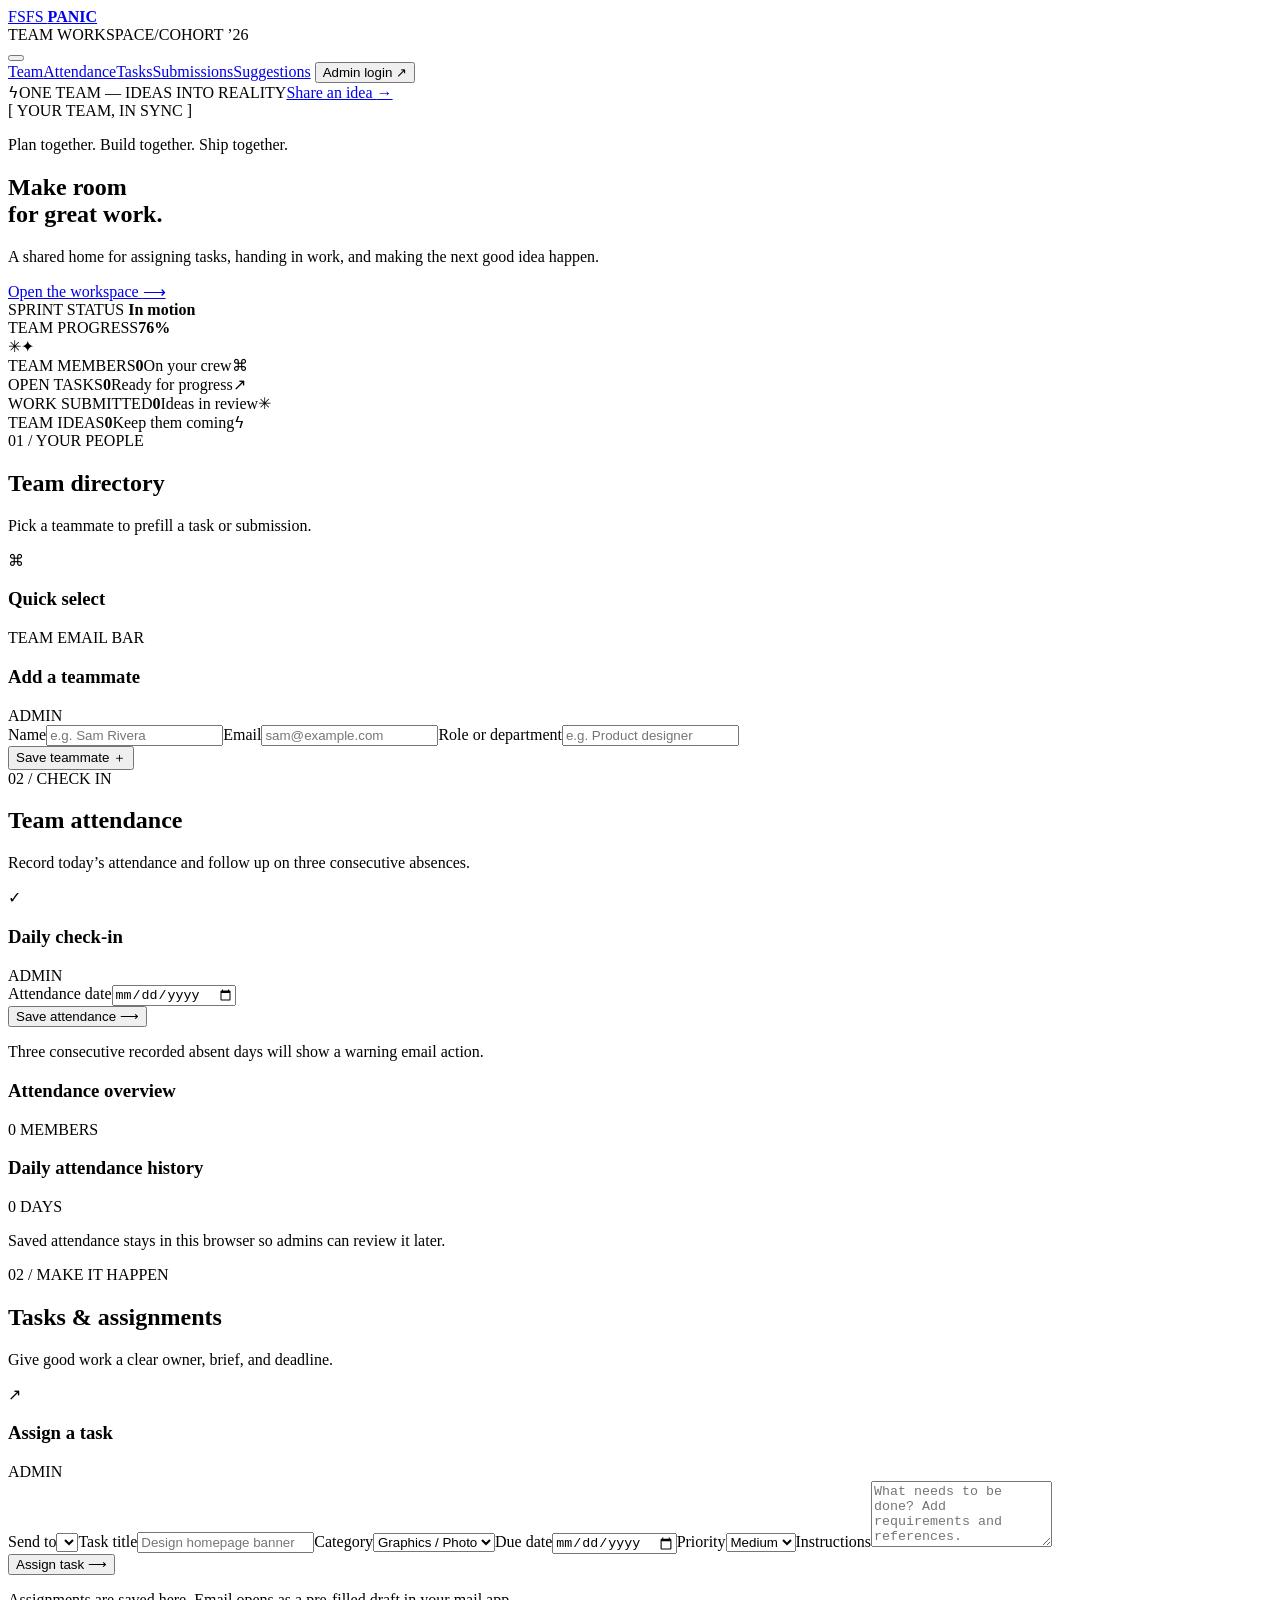
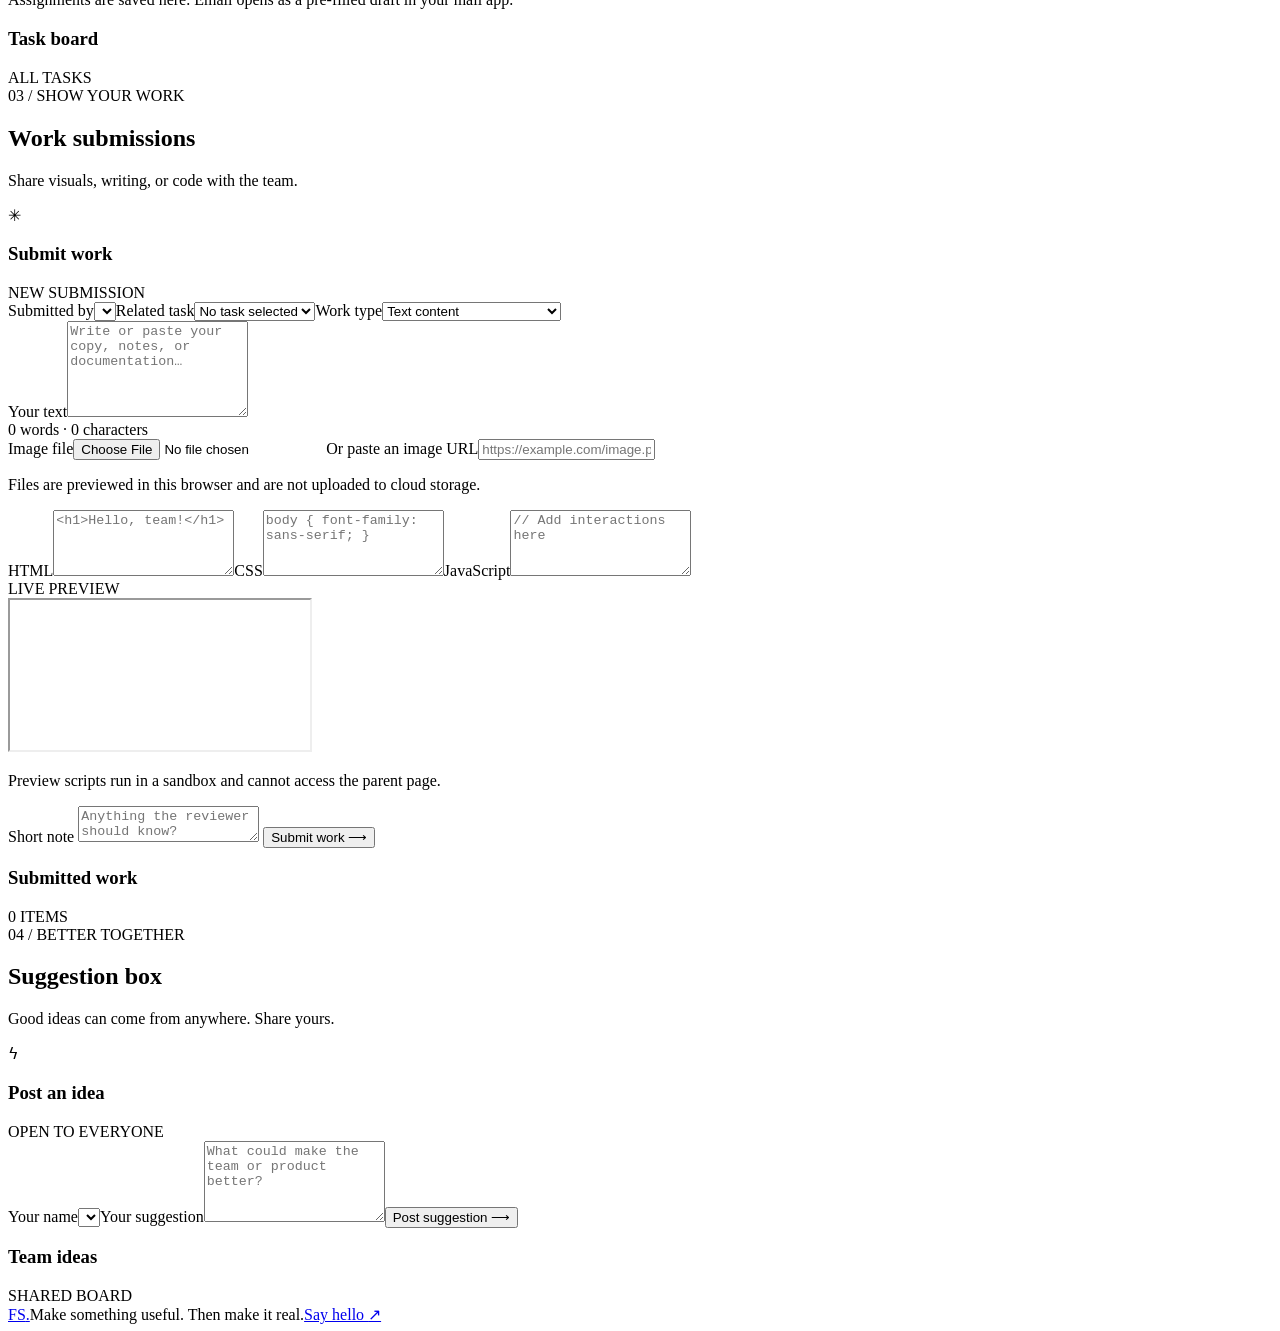
==== index.html @ 5e3c0d43 "Add files via upload" ====
<!DOCTYPE html>
<html lang="en">
<head>
  <meta charset="UTF-8" />
  <meta name="viewport" content="width=device-width, initial-scale=1.0" />
  <meta name="theme-color" content="#090a12" />
  <meta name="description" content="A shared workspace for team tasks, work submissions, and ideas." />
  <title>FS Panic — Team Workspace</title>
  <link rel="preconnect" href="https://fonts.googleapis.com" />
  <link rel="preconnect" href="https://fonts.gstatic.com" crossorigin />
  <link href="https://fonts.googleapis.com/css2?family=DM+Mono:wght@400;500&family=Manrope:wght@400;500;600;700;800&display=swap" rel="stylesheet" />
  <link rel="stylesheet" href="styles.css" />
</head>
<body>
  <div class="site-shell">
    <header class="site-header">
      <a class="wordmark" href="#home" aria-label="FS Panic workspace home"><span class="wordmark-icon">FS</span><span>FS <b>PANIC</b></span></a>
      <div class="header-status"><span class="status-dot"></span><span>TEAM WORKSPACE</span><span class="status-divider">/</span><span>COHORT ’26</span></div>
      <button class="menu-toggle" id="menuToggle" aria-label="Open navigation" aria-expanded="false"><span></span><span></span></button>
      <nav class="site-nav" id="siteNav" aria-label="Main navigation">
        <a href="#team">Team</a><a href="#attendance">Attendance</a><a href="#tasks">Tasks</a><a href="#submissions">Submissions</a><a href="#suggestions">Suggestions</a>
        <button class="admin-login-trigger" id="adminLoginOpen" type="button">Admin login <span>↗</span></button>
        <button class="admin-login-trigger" id="adminLogout" type="button" hidden>Sign out</button>
      </nav>
    </header>

    <main id="home">
      <div class="announcement"><span class="announcement-light"></span><span class="bolt">ϟ</span><span>ONE TEAM — IDEAS INTO REALITY</span><a href="#suggestions">Share an idea <span>→</span></a></div>

      <section class="welcome panel" aria-labelledby="welcomeTitle">
        <div class="welcome-copy"><div class="eyebrow"><span class="bracket">[</span> YOUR TEAM, IN SYNC <span class="bracket">]</span></div><p class="hero-kicker">Plan together. Build together. Ship together.</p>
          <h1 id="welcomeTitle">Make room<br />for <span>great work.</span></h1>
          <p class="welcome-description">A shared home for assigning tasks, handing in work, and making the next good idea happen.</p>
          <a class="button button-primary" href="#tasks">Open the workspace <span class="button-arrow">⟶</span></a>
        </div>
        <div class="welcome-art" aria-hidden="true"><div class="art-orbit orbit-a"></div><div class="art-orbit orbit-b"></div><div class="art-card"><span class="art-card-label">SPRINT STATUS</span><strong><span class="status-dot"></span> In motion</strong><div class="art-progress"><i></i></div><div class="art-card-foot"><span>TEAM PROGRESS</span><b>76%</b></div></div><span class="art-spark spark-one">✳</span><span class="art-spark spark-two">✦</span></div>
      </section>

      <section class="stats-grid" aria-label="Workspace overview">
        <article class="stat-card"><span class="stat-label">TEAM MEMBERS</span><strong id="memberCount">0</strong><span class="stat-note">On your crew</span><span class="stat-mark">⌘</span></article>
        <article class="stat-card"><span class="stat-label">OPEN TASKS</span><strong id="taskCount">0</strong><span class="stat-note">Ready for progress</span><span class="stat-mark">↗</span></article>
        <article class="stat-card"><span class="stat-label">WORK SUBMITTED</span><strong id="submissionCount">0</strong><span class="stat-note">Ideas in review</span><span class="stat-mark">✳</span></article>
        <article class="stat-card"><span class="stat-label">TEAM IDEAS</span><strong id="suggestionCount">0</strong><span class="stat-note">Keep them coming</span><span class="stat-mark">ϟ</span></article>
      </section>

      <section class="workspace-section" id="team">
        <div class="section-heading"><div><span class="section-kicker">01 / YOUR PEOPLE</span><h2>Team directory</h2><p>Pick a teammate to prefill a task or submission.</p></div><span class="section-icon">⌘</span></div>
        <div class="team-layout">
          <div class="team-list-wrap"><div class="subsection-heading"><h3>Quick select</h3><span class="micro-label">TEAM EMAIL BAR</span></div><div id="teamList" class="team-list" aria-live="polite"></div></div>
          <form class="form-card compact-form" id="memberForm">
            <div class="subsection-heading"><h3>Add a teammate</h3><span class="micro-label admin-only">ADMIN</span></div>
            <div class="form-grid"><label>Name<input id="memberName" name="name" placeholder="e.g. Sam Rivera" required maxlength="60" /></label><label>Email<input id="memberEmail" name="email" type="email" placeholder="sam@example.com" required maxlength="120" /></label><label class="full-width">Role or department<input id="memberRole" name="role" placeholder="e.g. Product designer" maxlength="80" /></label></div>
            <button class="button button-small button-secondary" type="submit">Save teammate <span>＋</span></button>
          </form>
        </div>
      </section>

      <section class="workspace-section" id="attendance">
        <div class="section-heading"><div><span class="section-kicker">02 / CHECK IN</span><h2>Team attendance</h2><p>Record today’s attendance and follow up on three consecutive absences.</p></div><span class="section-icon">✓</span></div>
        <div class="two-column attendance-layout">
          <form class="form-card" id="attendanceForm">
            <div class="subsection-heading"><h3>Daily check-in</h3><span class="micro-label admin-only">ADMIN</span></div>
            <label>Attendance date<input id="attendanceDate" type="date" required /></label>
            <div id="attendanceList" class="attendance-list" aria-live="polite"></div>
            <button class="button button-primary button-small admin-only" type="submit">Save attendance <span class="button-arrow">⟶</span></button>
            <p class="form-hint">Three consecutive recorded absent days will show a warning email action.</p>
          </form>
          <div class="form-card"><div class="subsection-heading"><h3>Attendance overview</h3><span class="micro-label" id="attendanceSummary">0 MEMBERS</span></div><div id="attendanceWarnings" class="attendance-warnings" aria-live="polite"></div></div>
        </div>
        <div class="form-card attendance-history admin-only">
          <div class="subsection-heading"><h3>Daily attendance history</h3><span class="micro-label" id="attendanceHistoryCount">0 DAYS</span></div>
          <div id="attendanceHistory" class="attendance-history-list" aria-live="polite"></div>
          <p class="form-hint">Saved attendance stays in this browser so admins can review it later.</p>
        </div>
      </section>

      <section class="workspace-section" id="tasks">
        <div class="section-heading"><div><span class="section-kicker">02 / MAKE IT HAPPEN</span><h2>Tasks &amp; assignments</h2><p>Give good work a clear owner, brief, and deadline.</p></div><span class="section-icon">↗</span></div>
        <div class="two-column">
          <form class="form-card" id="taskForm">
            <div class="subsection-heading"><h3>Assign a task</h3><span class="micro-label admin-only">ADMIN</span></div>
            <div class="form-grid"><label class="full-width">Send to<select id="taskAssignee" required></select></label><label>Task title<input id="taskTitle" required maxlength="100" placeholder="Design homepage banner" /></label><label>Category<select id="taskCategory"><option>Graphics / Photo</option><option>Text Content</option><option>Coding</option></select></label><label>Due date<input id="taskDue" type="date" /></label><label>Priority<select id="taskPriority"><option>Medium</option><option>Low</option><option>High</option></select></label><label class="full-width">Instructions<textarea id="taskDescription" rows="4" maxlength="1500" placeholder="What needs to be done? Add requirements and references."></textarea></label></div>
            <button class="button button-primary button-small" type="submit">Assign task <span class="button-arrow">⟶</span></button><p class="form-hint">Assignments are saved here. Email opens as a pre-filled draft in your mail app.</p>
          </form>
          <div class="form-card task-board"><div class="subsection-heading"><h3>Task board</h3><span class="micro-label" id="taskBoardLabel">ALL TASKS</span></div><div id="taskList" class="task-list" aria-live="polite"></div></div>
        </div>
      </section>

      <section class="workspace-section" id="submissions">
        <div class="section-heading"><div><span class="section-kicker">03 / SHOW YOUR WORK</span><h2>Work submissions</h2><p>Share visuals, writing, or code with the team.</p></div><span class="section-icon">✳</span></div>
        <div class="two-column submission-layout">
          <form class="form-card" id="submissionForm">
            <div class="subsection-heading"><h3>Submit work</h3><span class="micro-label">NEW SUBMISSION</span></div>
            <div class="form-grid"><label class="full-width">Submitted by<select id="submissionAuthor" required></select></label><label class="full-width">Related task<select id="submissionTask"><option value="">No task selected</option></select></label><label class="full-width">Work type<select id="submissionType"><option value="text">Text content</option><option value="image">Graphics / photo</option><option value="code">Coding (HTML / CSS / JS)</option></select></label></div>
            <div id="textFields" class="submission-fields"><label>Your text<textarea id="submissionText" rows="6" maxlength="10000" placeholder="Write or paste your copy, notes, or documentation…"></textarea></label><div class="field-foot"><span id="textCount">0 words · 0 characters</span></div></div>
            <div id="imageFields" class="submission-fields hidden"><label>Image file<input id="submissionImage" type="file" accept="image/png,image/jpeg,image/webp,image/svg+xml" /></label><label>Or paste an image URL<input id="submissionImageUrl" type="url" placeholder="https://example.com/image.png" /></label><p class="form-hint">Files are previewed in this browser and are not uploaded to cloud storage.</p></div>
            <div id="codeFields" class="submission-fields hidden"><label>HTML<textarea id="codeHtml" class="code-input" rows="4" placeholder="<h1>Hello, team!</h1>"></textarea></label><label>CSS<textarea id="codeCss" class="code-input" rows="4" placeholder="body { font-family: sans-serif; }"></textarea></label><label>JavaScript<textarea id="codeJs" class="code-input" rows="4" placeholder="// Add interactions here"></textarea></label><div class="preview-heading"><span>LIVE PREVIEW</span><span class="preview-dot"></span></div><iframe id="codePreview" title="Live preview of submitted code" sandbox="allow-scripts" srcdoc=""></iframe><p class="form-hint">Preview scripts run in a sandbox and cannot access the parent page.</p></div>
            <label class="submission-note">Short note <textarea id="submissionNote" rows="2" maxlength="300" placeholder="Anything the reviewer should know?"></textarea></label>
            <button class="button button-primary button-small" type="submit">Submit work <span class="button-arrow">⟶</span></button>
          </form>
          <div class="form-card submissions-board"><div class="subsection-heading"><h3>Submitted work</h3><span class="micro-label" id="feedCount">0 ITEMS</span></div><div id="submissionFeed" class="submission-feed" aria-live="polite"></div></div>
        </div>
      </section>

      <section class="workspace-section" id="suggestions">
        <div class="section-heading"><div><span class="section-kicker">04 / BETTER TOGETHER</span><h2>Suggestion box</h2><p>Good ideas can come from anywhere. Share yours.</p></div><span class="section-icon">ϟ</span></div>
        <div class="two-column suggestion-layout">
          <form class="form-card" id="suggestionForm"><div class="subsection-heading"><h3>Post an idea</h3><span class="micro-label">OPEN TO EVERYONE</span></div><label>Your name<select id="suggestionAuthor" required></select></label><label class="spaced-label">Your suggestion<textarea id="suggestionText" rows="5" maxlength="1200" required placeholder="What could make the team or product better?"></textarea></label><button class="button button-primary button-small" type="submit">Post suggestion <span class="button-arrow">⟶</span></button></form>
          <div class="form-card suggestions-board"><div class="subsection-heading"><h3>Team ideas</h3><span class="micro-label">SHARED BOARD</span></div><div id="suggestionList" class="suggestion-list" aria-live="polite"></div></div>
        </div>
      </section>
    </main>
    <footer class="site-footer"><a class="footer-mark" href="#home">FS<span>.</span></a><span>Make something useful. Then make it real.</span><a href="mailto:hello@fspanic.dev">Say hello <span>↗</span></a></footer>
  </div>
  <dialog class="login-dialog" id="adminLoginDialog" aria-labelledby="loginTitle">
    <form class="form-card login-card" id="adminLoginForm">
      <div class="subsection-heading"><div><span class="section-kicker">ADMIN ACCESS</span><h2 id="loginTitle">Welcome back</h2></div><button class="dialog-close" id="adminLoginClose" type="button" aria-label="Close login">×</button></div>
      <p class="login-copy">Sign in to manage teammates, assign tasks, and moderate suggestions.</p>
      <label>Email<input id="adminEmail" type="email" autocomplete="username" value="axel348347@gmail.com" required /></label>
      <label>Password<input id="adminPassword" type="password" autocomplete="current-password" required /></label>
      <button class="button button-primary button-small" type="submit">Sign in <span class="button-arrow">⟶</span></button>
      <p class="form-hint">Demo login only. For real security, use server-side authentication.</p>
    </form>
  </dialog>
  <div class="toast" id="toast" role="status" aria-live="polite"></div>
  <script src="script.js"></script>
</body>
</html>
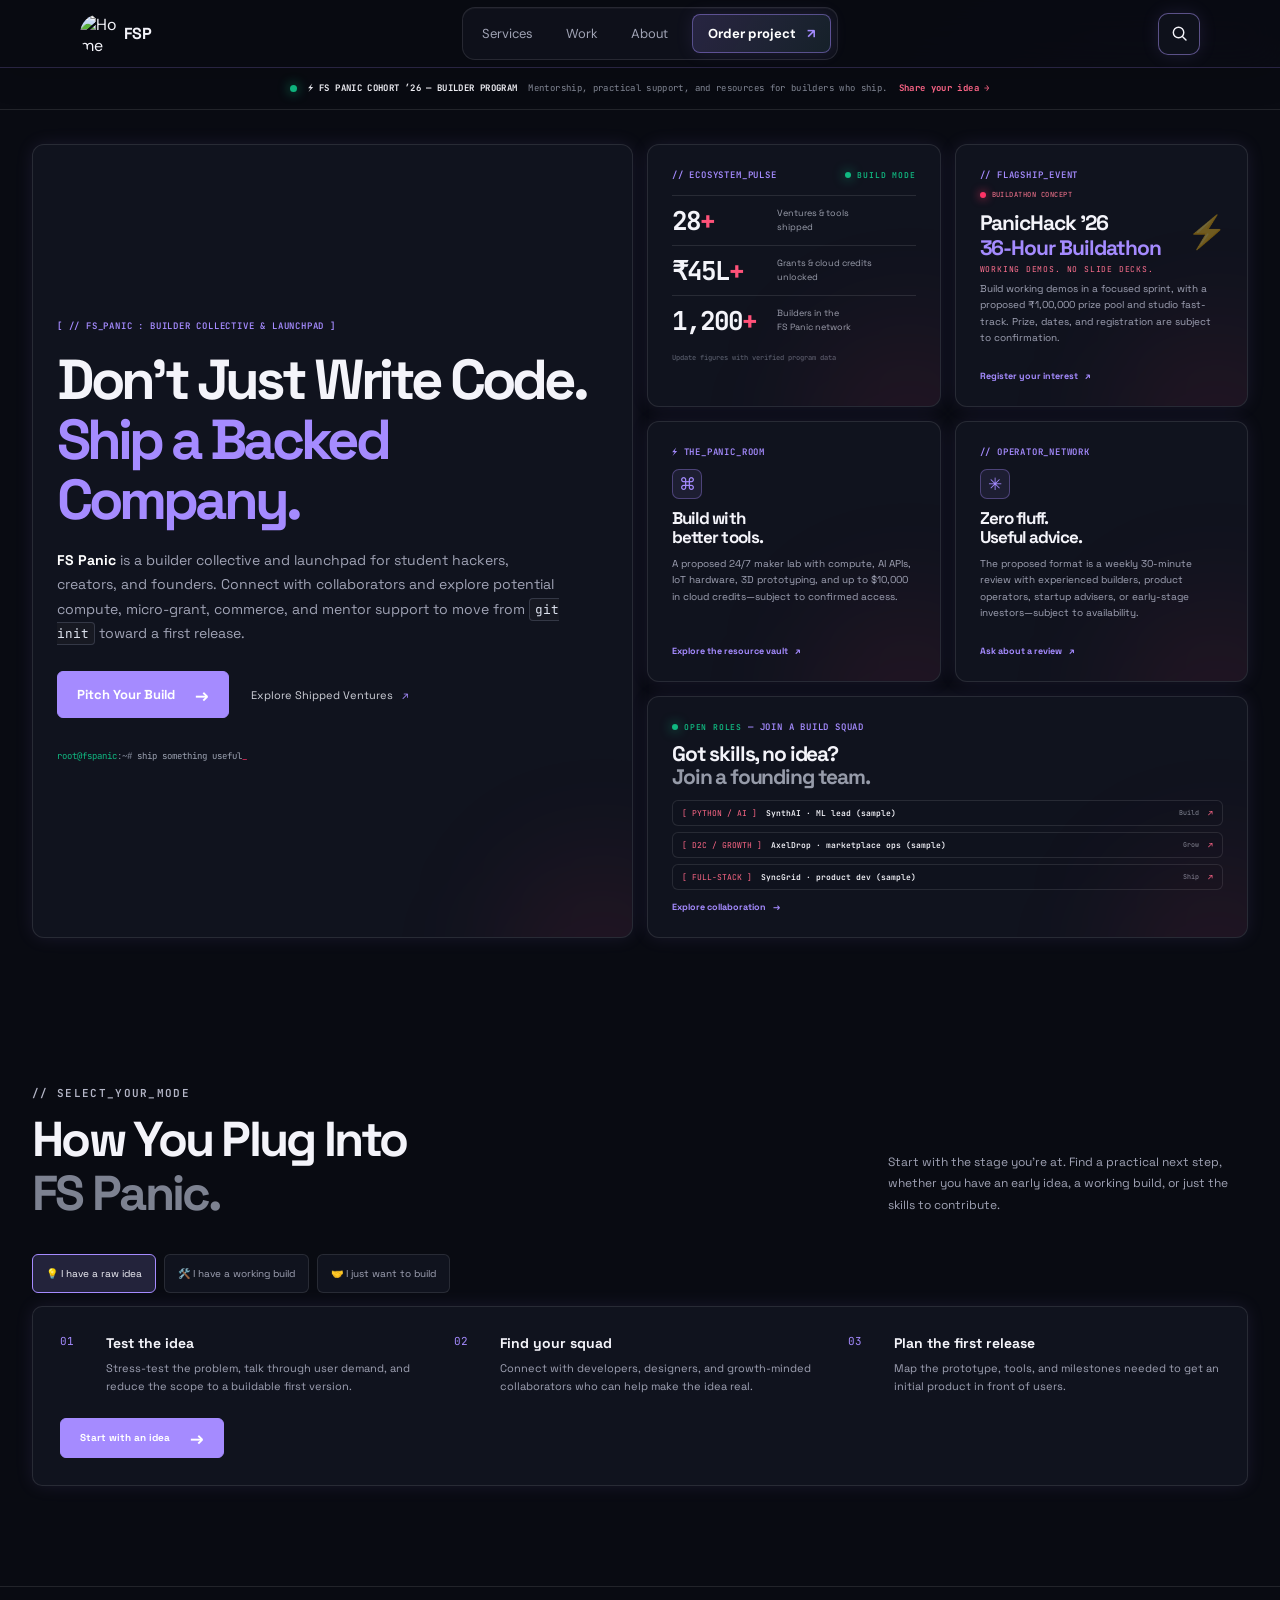
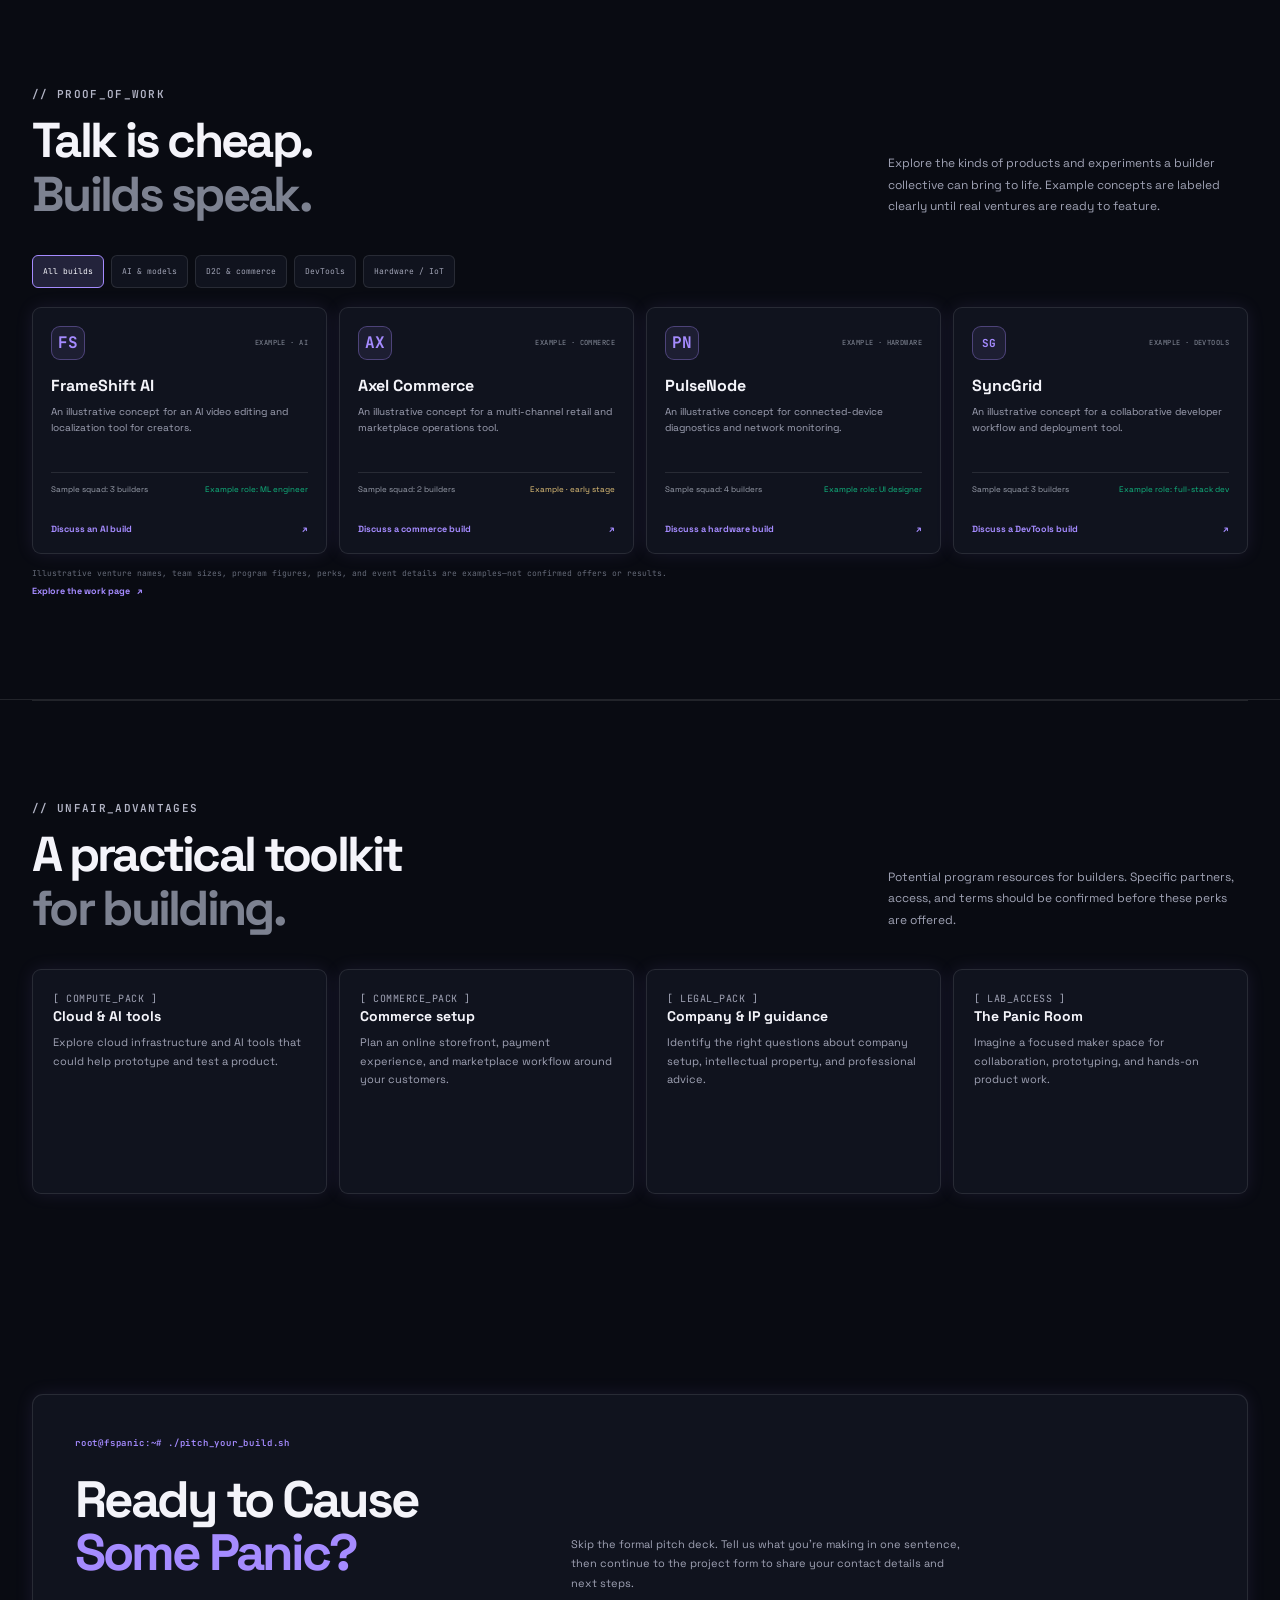
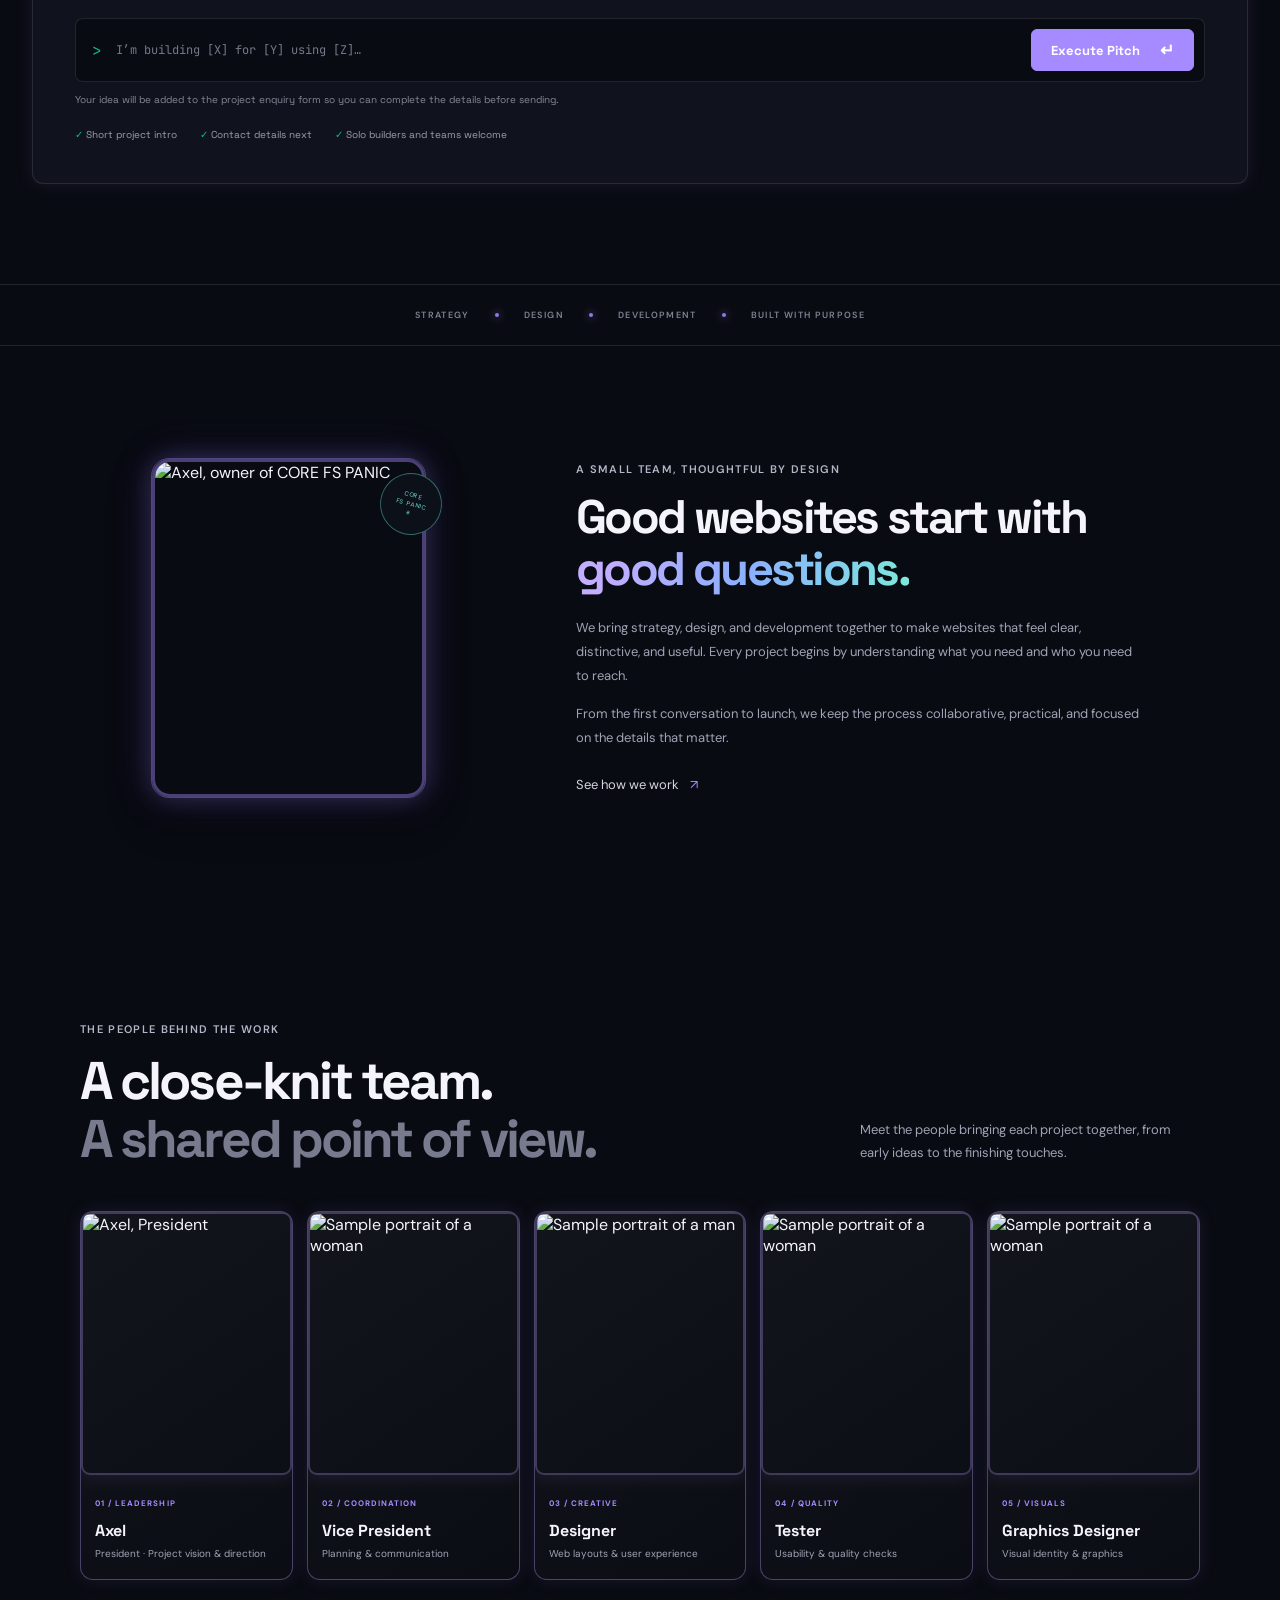
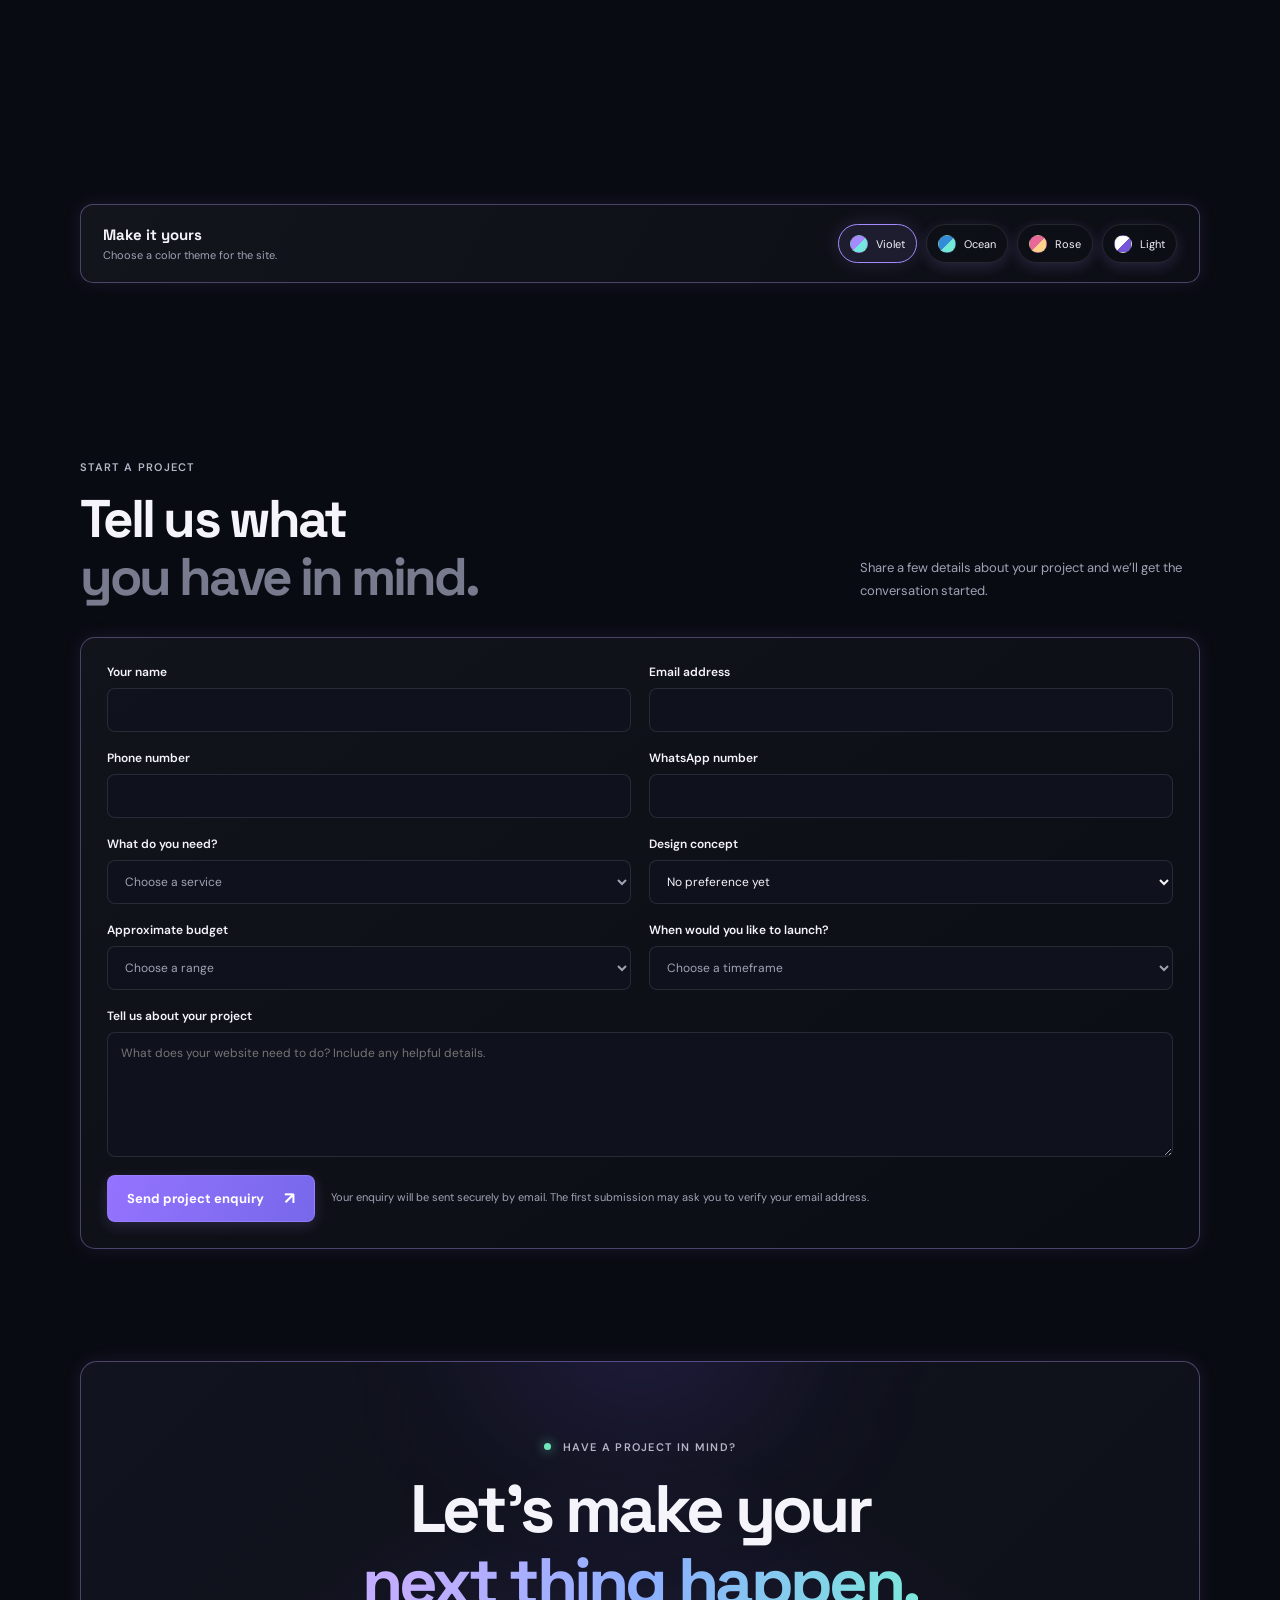
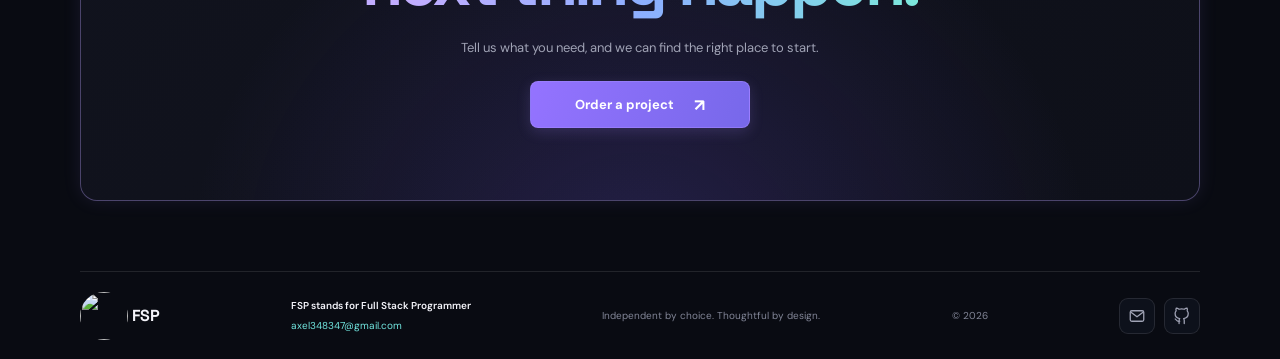
==== commit d10b5d86: "Add files via upload" ====
--- a/index.html
+++ b/index.html
@@ -1,128 +1,129 @@
 <!DOCTYPE html>
 <html lang="en">
-<head>
-  <meta charset="UTF-8" />
-  <meta name="viewport" content="width=device-width, initial-scale=1.0" />
-  <meta name="theme-color" content="#090a12" />
-  <meta name="description" content="A shared workspace for team tasks, work submissions, and ideas." />
-  <title>FS Panic — Team Workspace</title>
-  <link rel="preconnect" href="https://fonts.googleapis.com" />
-  <link rel="preconnect" href="https://fonts.gstatic.com" crossorigin />
-  <link href="https://fonts.googleapis.com/css2?family=DM+Mono:wght@400;500&family=Manrope:wght@400;500;600;700;800&display=swap" rel="stylesheet" />
-  <link rel="stylesheet" href="styles.css" />
-</head>
-<body>
-  <div class="site-shell">
+  <head>
+    <meta charset="UTF-8" />
+    <meta name="viewport" content="width=device-width, initial-scale=1.0, viewport-fit=cover" />
+    <meta name="theme-color" content="#090b12" />
+    <meta name="description" content="CORE FS PANIC brings strategy, design, and development together to build thoughtful websites." />
+    <title>CFS PANIC — Thoughtful websites, built with purpose</title>
+    <link rel="preconnect" href="https://fonts.googleapis.com" />
+    <link rel="preconnect" href="https://fonts.gstatic.com" crossorigin />
+    <link href="https://fonts.googleapis.com/css2?family=DM+Sans:wght@400;500;600;700&family=JetBrains+Mono:wght@400;500;600;700&family=Space+Grotesk:wght@400;500;600;700&display=swap" rel="stylesheet" />
+    <link rel="stylesheet" href="styles.css" />
+  </head>
+  <body class="home-page">
+    <div class="ambient ambient-one" aria-hidden="true"></div>
     <header class="site-header">
-      <a class="wordmark" href="#home" aria-label="FS Panic workspace home"><span class="wordmark-icon">FS</span><span>FS <b>PANIC</b></span></a>
-      <div class="header-status"><span class="status-dot"></span><span>TEAM WORKSPACE</span><span class="status-divider">/</span><span>COHORT ’26</span></div>
-      <button class="menu-toggle" id="menuToggle" aria-label="Open navigation" aria-expanded="false"><span></span><span></span></button>
-      <nav class="site-nav" id="siteNav" aria-label="Main navigation">
-        <a href="#team">Team</a><a href="#attendance">Attendance</a><a href="#tasks">Tasks</a><a href="#submissions">Submissions</a><a href="#suggestions">Suggestions</a>
-        <button class="admin-login-trigger" id="adminLoginOpen" type="button">Admin login <span>↗</span></button>
-        <button class="admin-login-trigger" id="adminLogout" type="button" hidden>Sign out</button>
+      <a class="header-logo" href="#home" aria-label="Home"><img src="https://i.pinimg.com/736x/51/76/e4/5176e4032d4d30d5bdba6183592d395f.jpg" alt="Home" /></a>
+      <button class="menu-toggle" type="button" aria-label="Open navigation" aria-expanded="false"><span></span><span></span></button>
+      <nav class="navigation" aria-label="Main navigation">
+        <a href="services.html">Services</a><a href="work.html">Work</a><a href="#about">About</a><a class="nav-cta" href="services.html#project-enquiry">Order project <span aria-hidden="true">↗</span></a>
       </nav>
     </header>
 
     <main id="home">
-      <div class="announcement"><span class="announcement-light"></span><span class="bolt">ϟ</span><span>ONE TEAM — IDEAS INTO REALITY</span><a href="#suggestions">Share an idea <span>→</span></a></div>
+      <section class="panic-home" aria-label="FS Panic builder collective">
+        <div class="panic-glow" aria-hidden="true"></div>
+        <div class="system-ticker"><span class="ticker-pulse" aria-hidden="true"></span><span>⚡ FS PANIC COHORT ’26 — BUILDER PROGRAM</span><span class="ticker-detail">Mentorship, practical support, and resources for builders who ship.</span><a href="#project-enquiry">Share your idea →</a></div>
+        <div class="panic-hero section-wrap" aria-label="FS Panic programs and community">
+          <article class="panic-tile hero-main-tile">
+            <p class="mono-tag">[ // FS_PANIC : BUILDER COLLECTIVE &amp; LAUNCHPAD ]</p>
+            <h1>Don't Just Write Code.<br /><span>Ship a Backed Company.</span></h1>
+            <p class="panic-lead"><strong>FS Panic</strong> is a builder collective and launchpad for student hackers, creators, and founders. Connect with collaborators and explore potential compute, micro-grant, commerce, and mentor support to move from <code>git init</code> toward a first release.</p>
+            <div class="panic-actions"><a class="button button-primary" href="#project-enquiry">Pitch Your Build <span aria-hidden="true">→</span></a><a class="panic-text-link" href="work.html">Explore Shipped Ventures <span aria-hidden="true">↗</span></a></div>
+            <div class="terminal-inline"><span class="terminal-green">root@fspanic</span><span>:</span><span>~</span><span>#</span><span class="terminal-command"> ship something useful</span><span class="blinking-cursor">_</span></div>
+          </article>
+          <article class="panic-tile telemetry-tile">
+            <p class="mono-tag">// ECOSYSTEM_PULSE <span class="live-label"><i></i> BUILD MODE</span></p>
+            <div class="metric-row"><strong>28<span>+</span></strong><p>Ventures &amp; tools<br />shipped</p></div>
+            <div class="metric-row"><strong>₹45L<span>+</span></strong><p>Grants &amp; cloud credits<br />unlocked</p></div>
+            <div class="metric-row"><strong>1,200<span>+</span></strong><p>Builders in the<br />FS Panic network</p></div>
+            <p class="metric-footnote">Update figures with verified program data</p>
+          </article>
+          <article class="panic-tile event-tile" id="buildathon">
+            <p class="mono-tag">// FLAGSHIP_EVENT</p><span class="event-badge"><i></i> BUILDATHON CONCEPT</span>
+            <div class="event-icon" aria-hidden="true">⚡</div>
+            <h2>PanicHack ’26<br /><span>36-Hour Buildathon</span></h2><p class="event-format">Working demos. No slide decks.</p>
+            <p class="tile-copy">Build working demos in a focused sprint, with a proposed ₹1,00,000 prize pool and studio fast-track. Prize, dates, and registration are subject to confirmation.</p>
+            <a class="tile-link" href="#project-enquiry">Register your interest <span aria-hidden="true">↗</span></a>
+          </article>
+          <article class="panic-tile lab-tile">
+            <p class="mono-tag">⚡ THE_PANIC_ROOM</p><div class="tile-icon" aria-hidden="true">⌘</div><h2>Build with<br />better tools.</h2>
+            <p class="tile-copy">A proposed 24/7 maker lab with compute, AI APIs, IoT hardware, 3D prototyping, and up to $10,000 in cloud credits—subject to confirmed access.</p>
+            <a class="tile-link" href="#panic-vault">Explore the resource vault <span aria-hidden="true">↗</span></a>
+          </article>
+          <article class="panic-tile squad-tile">
+            <p class="mono-tag"><span class="live-label"><i></i> OPEN ROLES</span> — JOIN A BUILD SQUAD</p><h2>Got skills, no idea?<br /><span>Join a founding team.</span></h2>
+            <div class="role-list"><a href="#project-enquiry"><span>[ PYTHON / AI ]</span><b>SynthAI · ML lead (sample)</b><small>Build</small><i>↗</i></a><a href="#project-enquiry"><span>[ D2C / GROWTH ]</span><b>AxelDrop · marketplace ops (sample)</b><small>Grow</small><i>↗</i></a><a href="#project-enquiry"><span>[ FULL-STACK ]</span><b>SyncGrid · product dev (sample)</b><small>Ship</small><i>↗</i></a></div>
+            <a class="tile-link" href="#project-enquiry">Explore collaboration <span aria-hidden="true">→</span></a>
+          </article>
+          <article class="panic-tile mentor-tile">
+            <p class="mono-tag">// OPERATOR_NETWORK</p><div class="tile-icon mentor-icon" aria-hidden="true">✳</div><h2>Zero fluff.<br />Useful advice.</h2>
+            <p class="tile-copy">The proposed format is a weekly 30-minute review with experienced builders, product operators, startup advisers, or early-stage investors—subject to availability.</p>
+            <a class="tile-link" href="#project-enquiry">Ask about a review <span aria-hidden="true">↗</span></a>
+          </article>
+        </div>
 
-      <section class="welcome panel" aria-labelledby="welcomeTitle">
-        <div class="welcome-copy"><div class="eyebrow"><span class="bracket">[</span> YOUR TEAM, IN SYNC <span class="bracket">]</span></div><p class="hero-kicker">Plan together. Build together. Ship together.</p>
-          <h1 id="welcomeTitle">Make room<br />for <span>great work.</span></h1>
-          <p class="welcome-description">A shared home for assigning tasks, handing in work, and making the next good idea happen.</p>
-          <a class="button button-primary" href="#tasks">Open the workspace <span class="button-arrow">⟶</span></a>
-        </div>
-        <div class="welcome-art" aria-hidden="true"><div class="art-orbit orbit-a"></div><div class="art-orbit orbit-b"></div><div class="art-card"><span class="art-card-label">SPRINT STATUS</span><strong><span class="status-dot"></span> In motion</strong><div class="art-progress"><i></i></div><div class="art-card-foot"><span>TEAM PROGRESS</span><b>76%</b></div></div><span class="art-spark spark-one">✳</span><span class="art-spark spark-two">✦</span></div>
+        <section class="section-wrap section-block panic-pathways" id="panic-pathways" aria-labelledby="panic-pathways-heading">
+          <div class="section-heading"><div><p class="eyebrow">// SELECT_YOUR_MODE</p><h2 id="panic-pathways-heading">How You Plug Into<br /><span class="panic-muted">FS Panic.</span></h2></div><p class="section-intro">Start with the stage you’re at. Find a practical next step, whether you have an early idea, a working build, or just the skills to contribute.</p></div>
+          <div class="pathway-tabs" role="tablist" aria-label="Choose your builder pathway"><button class="pathway-tab is-active" id="pathway-idea-tab" type="button" role="tab" aria-selected="true" aria-controls="pathway-idea" data-pathway="idea">💡 I have a raw idea</button><button class="pathway-tab" id="pathway-mvp-tab" type="button" role="tab" aria-selected="false" aria-controls="pathway-mvp" data-pathway="mvp" tabindex="-1">🛠️ I have a working build</button><button class="pathway-tab" id="pathway-builder-tab" type="button" role="tab" aria-selected="false" aria-controls="pathway-builder" data-pathway="builder" tabindex="-1">🤝 I just want to build</button></div>
+          <div class="pathway-panel" id="pathway-idea" role="tabpanel" aria-labelledby="pathway-idea-tab" data-pathway-panel="idea"><ol><li><span>01</span><div><h3>Test the idea</h3><p>Stress-test the problem, talk through user demand, and reduce the scope to a buildable first version.</p></div></li><li><span>02</span><div><h3>Find your squad</h3><p>Connect with developers, designers, and growth-minded collaborators who can help make the idea real.</p></div></li><li><span>03</span><div><h3>Plan the first release</h3><p>Map the prototype, tools, and milestones needed to get an initial product in front of users.</p></div></li></ol><a class="button button-primary" href="#project-enquiry">Start with an idea <span aria-hidden="true">→</span></a></div>
+          <div class="pathway-panel" id="pathway-mvp" role="tabpanel" aria-labelledby="pathway-mvp-tab" data-pathway-panel="mvp" hidden><ol><li><span>01</span><div><h3>Review your stack</h3><p>Identify the tools, infrastructure, and product improvements that could support your next stage.</p></div></li><li><span>02</span><div><h3>Prepare to scale</h3><p>Get practical direction on product, customer experience, and the work needed to grow sustainably.</p></div></li><li><span>03</span><div><h3>Show what works</h3><p>Share your build, learn from feedback, and prepare a clear demo for potential collaborators.</p></div></li></ol><a class="button button-primary" href="#project-enquiry">Discuss your working build <span aria-hidden="true">→</span></a></div>
+          <div class="pathway-panel" id="pathway-builder" role="tabpanel" aria-labelledby="pathway-builder-tab" data-pathway-panel="builder" hidden><ol><li><span>01</span><div><h3>Show your work</h3><p>Share a portfolio, GitHub project, design, prototype, or other proof of what you can make.</p></div></li><li><span>02</span><div><h3>Meet a team</h3><p>Find a project that needs your strengths, from engineering and design to operations and growth.</p></div></li><li><span>03</span><div><h3>Build with purpose</h3><p>Contribute to real product work and agree on the role, scope, and terms with the team.</p></div></li></ol><a class="button button-primary" href="#project-enquiry">Introduce yourself <span aria-hidden="true">→</span></a></div>
+        </section>
+
+        <section class="panic-showcase" id="panic-showcase" aria-labelledby="panic-showcase-heading"><div class="section-wrap section-block"><div class="section-heading"><div><p class="eyebrow">// PROOF_OF_WORK</p><h2 id="panic-showcase-heading">Talk is cheap.<br /><span class="panic-muted">Builds speak.</span></h2></div><p class="section-intro">Explore the kinds of products and experiments a builder collective can bring to life. Example concepts are labeled clearly until real ventures are ready to feature.</p></div>
+          <div class="venture-filters" role="group" aria-label="Filter example builds"><button class="venture-filter is-active" type="button" data-venture-filter="all" aria-pressed="true">All builds</button><button class="venture-filter" type="button" data-venture-filter="ai" aria-pressed="false">AI &amp; models</button><button class="venture-filter" type="button" data-venture-filter="commerce" aria-pressed="false">D2C &amp; commerce</button><button class="venture-filter" type="button" data-venture-filter="devtools" aria-pressed="false">DevTools</button><button class="venture-filter" type="button" data-venture-filter="hardware" aria-pressed="false">Hardware / IoT</button></div>
+          <div class="venture-grid"><article class="venture-card" data-venture="ai"><div class="venture-top"><span class="venture-mark">FS</span><span class="venture-stage">EXAMPLE · AI</span></div><h3>FrameShift AI</h3><p>An illustrative concept for an AI video editing and localization tool for creators.</p><div class="venture-meta"><span>Sample squad: 3 builders</span><span class="hiring-tag">Example role: ML engineer</span></div><a class="venture-link" href="#project-enquiry">Discuss an AI build <span aria-hidden="true">↗</span></a></article><article class="venture-card" data-venture="commerce"><div class="venture-top"><span class="venture-mark mark-commerce">AX</span><span class="venture-stage">EXAMPLE · COMMERCE</span></div><h3>Axel Commerce</h3><p>An illustrative concept for a multi-channel retail and marketplace operations tool.</p><div class="venture-meta"><span>Sample squad: 2 builders</span><span class="profit-tag">Example · early stage</span></div><a class="venture-link" href="#project-enquiry">Discuss a commerce build <span aria-hidden="true">↗</span></a></article><article class="venture-card" data-venture="hardware"><div class="venture-top"><span class="venture-mark mark-hardware">PN</span><span class="venture-stage">EXAMPLE · HARDWARE</span></div><h3>PulseNode</h3><p>An illustrative concept for connected-device diagnostics and network monitoring.</p><div class="venture-meta"><span>Sample squad: 4 builders</span><span class="hiring-tag">Example role: UI designer</span></div><a class="venture-link" href="#project-enquiry">Discuss a hardware build <span aria-hidden="true">↗</span></a></article><article class="venture-card" data-venture="devtools"><div class="venture-top"><span class="venture-mark mark-devtools">SG</span><span class="venture-stage">EXAMPLE · DEVTOOLS</span></div><h3>SyncGrid</h3><p>An illustrative concept for a collaborative developer workflow and deployment tool.</p><div class="venture-meta"><span>Sample squad: 3 builders</span><span class="hiring-tag">Example role: full-stack dev</span></div><a class="venture-link" href="#project-enquiry">Discuss a DevTools build <span aria-hidden="true">↗</span></a></article></div>
+          <p class="showcase-note">Illustrative venture names, team sizes, program figures, perks, and event details are examples—not confirmed offers or results.</p><a class="tile-link" href="work.html">Explore the work page <span aria-hidden="true">↗</span></a>
+        </div></section>
+
+        <section class="section-wrap section-block panic-vault" id="panic-vault" aria-labelledby="panic-vault-heading"><div class="section-heading"><div><p class="eyebrow">// UNFAIR_ADVANTAGES</p><h2 id="panic-vault-heading">A practical toolkit<br /><span class="panic-muted">for building.</span></h2></div><p class="section-intro">Potential program resources for builders. Specific partners, access, and terms should be confirmed before these perks are offered.</p></div><div class="vault-grid"><article class="vault-card"><p class="vault-code">[ COMPUTE_PACK ]</p><h3>Cloud &amp; AI tools</h3><p>Explore cloud infrastructure and AI tools that could help prototype and test a product.</p></article><article class="vault-card"><p class="vault-code">[ COMMERCE_PACK ]</p><h3>Commerce setup</h3><p>Plan an online storefront, payment experience, and marketplace workflow around your customers.</p></article><article class="vault-card"><p class="vault-code">[ LEGAL_PACK ]</p><h3>Company &amp; IP guidance</h3><p>Identify the right questions about company setup, intellectual property, and professional advice.</p></article><article class="vault-card"><p class="vault-code">[ LAB_ACCESS ]</p><h3>The Panic Room</h3><p>Imagine a focused maker space for collaboration, prototyping, and hands-on product work.</p></article></div></section>
+
+        <section class="section-wrap section-block panic-pitch" id="quick-pitch" aria-labelledby="panic-pitch-heading"><div class="pitch-terminal"><p class="mono-tag">root@fspanic:~# ./pitch_your_build.sh</p><div class="pitch-copy"><h2 id="panic-pitch-heading">Ready to Cause<br /><span>Some Panic?</span></h2><p>Skip the formal pitch deck. Tell us what you’re making in one sentence, then continue to the project form to share your contact details and next steps.</p></div><form class="quick-pitch" id="panic-quick-pitch"><label class="visually-hidden" for="panic-pitch-summary">One-line project idea</label><span aria-hidden="true">&gt;</span><input id="panic-pitch-summary" name="pitch" type="text" maxlength="240" placeholder="I’m building [X] for [Y] using [Z]…" required /><button class="button button-primary" type="submit">Execute Pitch <span aria-hidden="true">↵</span></button></form><p class="pitch-helper" id="pitch-helper">Your idea will be added to the project enquiry form so you can complete the details before sending.</p><div class="pitch-points"><span>✓ Short project intro</span><span>✓ Contact details next</span><span>✓ Solo builders and teams welcome</span></div></div></section>
       </section>
 
-      <section class="stats-grid" aria-label="Workspace overview">
-        <article class="stat-card"><span class="stat-label">TEAM MEMBERS</span><strong id="memberCount">0</strong><span class="stat-note">On your crew</span><span class="stat-mark">⌘</span></article>
-        <article class="stat-card"><span class="stat-label">OPEN TASKS</span><strong id="taskCount">0</strong><span class="stat-note">Ready for progress</span><span class="stat-mark">↗</span></article>
-        <article class="stat-card"><span class="stat-label">WORK SUBMITTED</span><strong id="submissionCount">0</strong><span class="stat-note">Ideas in review</span><span class="stat-mark">✳</span></article>
-        <article class="stat-card"><span class="stat-label">TEAM IDEAS</span><strong id="suggestionCount">0</strong><span class="stat-note">Keep them coming</span><span class="stat-mark">ϟ</span></article>
+      <div class="trust-strip"><span>STRATEGY</span><span class="strip-line"></span><span>DESIGN</span><span class="strip-line"></span><span>DEVELOPMENT</span><span class="strip-line"></span><span>BUILT WITH PURPOSE</span></div>
+
+      <section class="section-wrap section-block about-section" id="about">
+        <div class="about-mark"><img class="about-photo" src="https://i.pinimg.com/736x/f6/c7/05/f6c705e5309f6b7023bb6e435716373a.jpg" alt="Axel, owner of CORE FS PANIC" loading="lazy" /><span class="about-ring">CORE<br />FS PANIC<br />✳</span></div>
+        <div class="about-copy"><p class="eyebrow">A small team, thoughtful by design</p><h2>Good websites start with <span class="gradient-text">good questions.</span></h2><p>We bring strategy, design, and development together to make websites that feel clear, distinctive, and useful. Every project begins by understanding what you need and who you need to reach.</p><p>From the first conversation to launch, we keep the process collaborative, practical, and focused on the details that matter.</p><a class="text-link" href="services.html">See how we work <span aria-hidden="true">↗</span></a></div>
       </section>
 
-      <section class="workspace-section" id="team">
-        <div class="section-heading"><div><span class="section-kicker">01 / YOUR PEOPLE</span><h2>Team directory</h2><p>Pick a teammate to prefill a task or submission.</p></div><span class="section-icon">⌘</span></div>
-        <div class="team-layout">
-          <div class="team-list-wrap"><div class="subsection-heading"><h3>Quick select</h3><span class="micro-label">TEAM EMAIL BAR</span></div><div id="teamList" class="team-list" aria-live="polite"></div></div>
-          <form class="form-card compact-form" id="memberForm">
-            <div class="subsection-heading"><h3>Add a teammate</h3><span class="micro-label admin-only">ADMIN</span></div>
-            <div class="form-grid"><label>Name<input id="memberName" name="name" placeholder="e.g. Sam Rivera" required maxlength="60" /></label><label>Email<input id="memberEmail" name="email" type="email" placeholder="sam@example.com" required maxlength="120" /></label><label class="full-width">Role or department<input id="memberRole" name="role" placeholder="e.g. Product designer" maxlength="80" /></label></div>
-            <button class="button button-small button-secondary" type="submit">Save teammate <span>＋</span></button>
-          </form>
+      <section class="section-wrap section-block team-section" id="team">
+        <div class="section-heading"><div><p class="eyebrow">The people behind the work</p><h2>A close-knit team.<br /><span class="muted-heading">A shared point of view.</span></h2></div><p class="section-intro">Meet the people bringing each project together, from early ideas to the finishing touches.</p></div>
+        <div class="team-grid">
+          <a class="team-card" href="president.html" aria-label="Meet Axel, the President"><img src="https://i.pinimg.com/736x/f6/c7/05/f6c705e5309f6b7023bb6e435716373a.jpg" alt="Axel, President" loading="lazy" /><div class="team-card-copy"><span class="team-role">01 / LEADERSHIP</span><h3>Axel</h3><p>President · Project vision &amp; direction</p></div></a>
+          <a class="team-card" href="vice-president.html" aria-label="Meet the Vice President"><img src="https://images.unsplash.com/photo-1534528741775-53994a69daeb?auto=format&amp;fit=crop&amp;w=600&amp;q=85" alt="Sample portrait of a woman" loading="lazy" /><div class="team-card-copy"><span class="team-role">02 / COORDINATION</span><h3>Vice President</h3><p>Planning &amp; communication</p></div></a>
+          <a class="team-card" href="designer.html" aria-label="Meet the Designer"><img src="https://images.unsplash.com/photo-1506794778202-cad84cf45f1d?auto=format&amp;fit=crop&amp;w=600&amp;q=85" alt="Sample portrait of a man" loading="lazy" /><div class="team-card-copy"><span class="team-role">03 / CREATIVE</span><h3>Designer</h3><p>Web layouts &amp; user experience</p></div></a>
+          <a class="team-card" href="tester.html" aria-label="Meet the Tester"><img src="https://images.unsplash.com/photo-1531123897727-8f129e1688ce?auto=format&amp;fit=crop&amp;w=600&amp;q=85" alt="Sample portrait of a woman" loading="lazy" /><div class="team-card-copy"><span class="team-role">04 / QUALITY</span><h3>Tester</h3><p>Usability &amp; quality checks</p></div></a>
+          <a class="team-card" href="graphics-designer.html" aria-label="Meet the Graphics Designer"><img src="https://images.unsplash.com/photo-1508214751196-bcfd4ca60f91?auto=format&amp;fit=crop&amp;w=600&amp;q=85" alt="Sample portrait of a woman" loading="lazy" /><div class="team-card-copy"><span class="team-role">05 / VISUALS</span><h3>Graphics Designer</h3><p>Visual identity &amp; graphics</p></div></a>
         </div>
       </section>
 
-      <section class="workspace-section" id="attendance">
-        <div class="section-heading"><div><span class="section-kicker">02 / CHECK IN</span><h2>Team attendance</h2><p>Record today’s attendance and follow up on three consecutive absences.</p></div><span class="section-icon">✓</span></div>
-        <div class="two-column attendance-layout">
-          <form class="form-card" id="attendanceForm">
-            <div class="subsection-heading"><h3>Daily check-in</h3><span class="micro-label admin-only">ADMIN</span></div>
-            <label>Attendance date<input id="attendanceDate" type="date" required /></label>
-            <div id="attendanceList" class="attendance-list" aria-live="polite"></div>
-            <button class="button button-primary button-small admin-only" type="submit">Save attendance <span class="button-arrow">⟶</span></button>
-            <p class="form-hint">Three consecutive recorded absent days will show a warning email action.</p>
-          </form>
-          <div class="form-card"><div class="subsection-heading"><h3>Attendance overview</h3><span class="micro-label" id="attendanceSummary">0 MEMBERS</span></div><div id="attendanceWarnings" class="attendance-warnings" aria-live="polite"></div></div>
-        </div>
-        <div class="form-card attendance-history admin-only">
-          <div class="subsection-heading"><h3>Daily attendance history</h3><span class="micro-label" id="attendanceHistoryCount">0 DAYS</span></div>
-          <div id="attendanceHistory" class="attendance-history-list" aria-live="polite"></div>
-          <p class="form-hint">Saved attendance stays in this browser so admins can review it later.</p>
-        </div>
+      <section class="section-wrap section-block" aria-labelledby="theme-heading">
+        <div class="theme-picker"><div class="theme-picker-copy"><h3 id="theme-heading">Make it yours</h3><p>Choose a color theme for the site.</p></div><div class="theme-options" role="radiogroup" aria-label="Choose a color theme"><button class="theme-option" type="button" role="radio" aria-checked="true" data-theme-choice="violet"><span class="theme-swatch swatch-violet"></span>Violet</button><button class="theme-option" type="button" role="radio" aria-checked="false" data-theme-choice="ocean"><span class="theme-swatch swatch-ocean"></span>Ocean</button><button class="theme-option" type="button" role="radio" aria-checked="false" data-theme-choice="rose"><span class="theme-swatch swatch-rose"></span>Rose</button><button class="theme-option" type="button" role="radio" aria-checked="false" data-theme-choice="light"><span class="theme-swatch swatch-light"></span>Light</button></div></div>
       </section>
-
-      <section class="workspace-section" id="tasks">
-        <div class="section-heading"><div><span class="section-kicker">02 / MAKE IT HAPPEN</span><h2>Tasks &amp; assignments</h2><p>Give good work a clear owner, brief, and deadline.</p></div><span class="section-icon">↗</span></div>
-        <div class="two-column">
-          <form class="form-card" id="taskForm">
-            <div class="subsection-heading"><h3>Assign a task</h3><span class="micro-label admin-only">ADMIN</span></div>
-            <div class="form-grid"><label class="full-width">Send to<select id="taskAssignee" required></select></label><label>Task title<input id="taskTitle" required maxlength="100" placeholder="Design homepage banner" /></label><label>Category<select id="taskCategory"><option>Graphics / Photo</option><option>Text Content</option><option>Coding</option></select></label><label>Due date<input id="taskDue" type="date" /></label><label>Priority<select id="taskPriority"><option>Medium</option><option>Low</option><option>High</option></select></label><label class="full-width">Instructions<textarea id="taskDescription" rows="4" maxlength="1500" placeholder="What needs to be done? Add requirements and references."></textarea></label></div>
-            <button class="button button-primary button-small" type="submit">Assign task <span class="button-arrow">⟶</span></button><p class="form-hint">Assignments are saved here. Email opens as a pre-filled draft in your mail app.</p>
-          </form>
-          <div class="form-card task-board"><div class="subsection-heading"><h3>Task board</h3><span class="micro-label" id="taskBoardLabel">ALL TASKS</span></div><div id="taskList" class="task-list" aria-live="polite"></div></div>
-        </div>
+      <section class="section-wrap section-block project-enquiry" id="project-enquiry">
+        <div class="section-heading"><div><p class="eyebrow">Start a project</p><h2>Tell us what<br /><span class="muted-heading">you have in mind.</span></h2></div><p class="section-intro">Share a few details about your project and we’ll get the conversation started.</p></div>
+        <form class="project-form" action="https://formsubmit.co/axel348347@gmail.com" method="POST">
+          <input type="hidden" name="_subject" value="New website project enquiry — CORE FS PANIC" />
+          <input type="hidden" name="_template" value="table" />
+          <div class="form-field"><label for="home-client-name">Your name</label><input id="home-client-name" name="name" type="text" autocomplete="name" required /></div>
+          <div class="form-field"><label for="home-client-email">Email address</label><input id="home-client-email" name="_replyto" type="email" autocomplete="email" required /></div>
+          <div class="form-field"><label for="home-client-phone">Phone number</label><input id="home-client-phone" name="phone" type="tel" autocomplete="tel" required /></div>
+          <div class="form-field"><label for="home-client-whatsapp">WhatsApp number</label><input id="home-client-whatsapp" name="whatsapp" type="tel" autocomplete="tel" required /></div>
+          <div class="form-field"><label for="home-project-type">What do you need?</label><select id="home-project-type" name="projectType" required><option value="">Choose a service</option><option>Website strategy</option><option>Website design</option><option>Web development</option><option>Website design and development</option><option>Website redesign</option></select></div>
+          <div class="form-field"><label for="home-design-choice">Design concept</label><select id="home-design-choice" name="designChoice"><option value="No preference yet">No preference yet</option><option>Lumen Studio</option><option>Field &amp; Form</option><option>Forma Studio</option><option>Playground Club</option><option>Other / I have my own reference</option></select></div>
+          <div class="form-field"><label for="home-budget">Approximate budget</label><select id="home-budget" name="budget" required><option value="">Choose a range</option><option>Under 1,000</option><option>1,000–3,000</option><option>3,000–5,000</option><option>5,000+</option><option>Not sure yet</option></select></div>
+          <div class="form-field"><label for="home-timeline">When would you like to launch?</label><select id="home-timeline" name="timeline" required><option value="">Choose a timeframe</option><option>As soon as possible</option><option>Within 1–2 months</option><option>Within 3–6 months</option><option>Flexible / not sure</option></select></div>
+          <div class="form-field form-field-wide"><label for="home-project-details">Tell us about your project</label><textarea id="home-project-details" name="details" rows="5" placeholder="What does your website need to do? Include any helpful details." required></textarea></div>
+          <div class="form-submit"><button class="button button-primary" type="submit">Send project enquiry <span aria-hidden="true">↗</span></button><p class="form-note">Your enquiry will be sent securely by email. The first submission may ask you to verify your email address.</p></div>
+        </form>
       </section>
-
-      <section class="workspace-section" id="submissions">
-        <div class="section-heading"><div><span class="section-kicker">03 / SHOW YOUR WORK</span><h2>Work submissions</h2><p>Share visuals, writing, or code with the team.</p></div><span class="section-icon">✳</span></div>
-        <div class="two-column submission-layout">
-          <form class="form-card" id="submissionForm">
-            <div class="subsection-heading"><h3>Submit work</h3><span class="micro-label">NEW SUBMISSION</span></div>
-            <div class="form-grid"><label class="full-width">Submitted by<select id="submissionAuthor" required></select></label><label class="full-width">Related task<select id="submissionTask"><option value="">No task selected</option></select></label><label class="full-width">Work type<select id="submissionType"><option value="text">Text content</option><option value="image">Graphics / photo</option><option value="code">Coding (HTML / CSS / JS)</option></select></label></div>
-            <div id="textFields" class="submission-fields"><label>Your text<textarea id="submissionText" rows="6" maxlength="10000" placeholder="Write or paste your copy, notes, or documentation…"></textarea></label><div class="field-foot"><span id="textCount">0 words · 0 characters</span></div></div>
-            <div id="imageFields" class="submission-fields hidden"><label>Image file<input id="submissionImage" type="file" accept="image/png,image/jpeg,image/webp,image/svg+xml" /></label><label>Or paste an image URL<input id="submissionImageUrl" type="url" placeholder="https://example.com/image.png" /></label><p class="form-hint">Files are previewed in this browser and are not uploaded to cloud storage.</p></div>
-            <div id="codeFields" class="submission-fields hidden"><label>HTML<textarea id="codeHtml" class="code-input" rows="4" placeholder="<h1>Hello, team!</h1>"></textarea></label><label>CSS<textarea id="codeCss" class="code-input" rows="4" placeholder="body { font-family: sans-serif; }"></textarea></label><label>JavaScript<textarea id="codeJs" class="code-input" rows="4" placeholder="// Add interactions here"></textarea></label><div class="preview-heading"><span>LIVE PREVIEW</span><span class="preview-dot"></span></div><iframe id="codePreview" title="Live preview of submitted code" sandbox="allow-scripts" srcdoc=""></iframe><p class="form-hint">Preview scripts run in a sandbox and cannot access the parent page.</p></div>
-            <label class="submission-note">Short note <textarea id="submissionNote" rows="2" maxlength="300" placeholder="Anything the reviewer should know?"></textarea></label>
-            <button class="button button-primary button-small" type="submit">Submit work <span class="button-arrow">⟶</span></button>
-          </form>
-          <div class="form-card submissions-board"><div class="subsection-heading"><h3>Submitted work</h3><span class="micro-label" id="feedCount">0 ITEMS</span></div><div id="submissionFeed" class="submission-feed" aria-live="polite"></div></div>
-        </div>
-      </section>
-
-      <section class="workspace-section" id="suggestions">
-        <div class="section-heading"><div><span class="section-kicker">04 / BETTER TOGETHER</span><h2>Suggestion box</h2><p>Good ideas can come from anywhere. Share yours.</p></div><span class="section-icon">ϟ</span></div>
-        <div class="two-column suggestion-layout">
-          <form class="form-card" id="suggestionForm"><div class="subsection-heading"><h3>Post an idea</h3><span class="micro-label">OPEN TO EVERYONE</span></div><label>Your name<select id="suggestionAuthor" required></select></label><label class="spaced-label">Your suggestion<textarea id="suggestionText" rows="5" maxlength="1200" required placeholder="What could make the team or product better?"></textarea></label><button class="button button-primary button-small" type="submit">Post suggestion <span class="button-arrow">⟶</span></button></form>
-          <div class="form-card suggestions-board"><div class="subsection-heading"><h3>Team ideas</h3><span class="micro-label">SHARED BOARD</span></div><div id="suggestionList" class="suggestion-list" aria-live="polite"></div></div>
-        </div>
-      </section>
+      <section class="section-wrap contact-section"><p class="eyebrow"><span class="status-dot"></span> Have a project in mind?</p><h2>Let’s make your<br /><span class="gradient-text">next thing happen.</span></h2><p class="contact-copy">Tell us what you need, and we can find the right place to start.</p><a class="button button-primary contact-button" href="services.html#project-enquiry">Order a project <span aria-hidden="true">↗</span></a></section>
     </main>
-    <footer class="site-footer"><a class="footer-mark" href="#home">FS<span>.</span></a><span>Make something useful. Then make it real.</span><a href="mailto:hello@fspanic.dev">Say hello <span>↗</span></a></footer>
-  </div>
-  <dialog class="login-dialog" id="adminLoginDialog" aria-labelledby="loginTitle">
-    <form class="form-card login-card" id="adminLoginForm">
-      <div class="subsection-heading"><div><span class="section-kicker">ADMIN ACCESS</span><h2 id="loginTitle">Welcome back</h2></div><button class="dialog-close" id="adminLoginClose" type="button" aria-label="Close login">×</button></div>
-      <p class="login-copy">Sign in to manage teammates, assign tasks, and moderate suggestions.</p>
-      <label>Email<input id="adminEmail" type="email" autocomplete="username" value="axel348347@gmail.com" required /></label>
-      <label>Password<input id="adminPassword" type="password" autocomplete="current-password" required /></label>
-      <button class="button button-primary button-small" type="submit">Sign in <span class="button-arrow">⟶</span></button>
-      <p class="form-hint">Demo login only. For real security, use server-side authentication.</p>
-    </form>
-  </dialog>
-  <div class="toast" id="toast" role="status" aria-live="polite"></div>
-  <script src="script.js"></script>
-</body>
+    <footer class="site-footer"><a class="footer-logo" href="#home" aria-label="Home"><img src="https://i.pinimg.com/736x/51/76/e4/5176e4032d4d30d5bdba6183592d395f.jpg" alt="" loading="lazy" /></a><div class="footer-details"><span class="footer-full-form">FSP stands for Full Stack Programmer</span><a class="footer-email" href="mailto:axel348347@gmail.com">axel348347@gmail.com</a></div><p>Independent by choice. Thoughtful by design.</p><span>© <span id="year"></span></span></footer>
+    <script src="script.js"></script>
+  </body>
 </html>
--- a/styles.css
+++ b/styles.css
@@ -0,0 +1,1881 @@
+:root {
+  color-scheme: dark;
+  --bg: #090b12;
+  --panel: #10131e;
+  --text: #f4f4fa;
+  --muted: #a0a3b5;
+  --purple: #a58bff;
+  --cyan: #72e8e1;
+  --line: rgba(255, 255, 255, .1);
+  --font-body: 'DM Sans', sans-serif;
+  --font-display: 'Space Grotesk', sans-serif;
+}
+
+* { box-sizing: border-box; }
+html { scroll-behavior: smooth; scroll-padding-top: 90px; }
+body { margin: 0; overflow-x: hidden; background: var(--bg); color: var(--text); font-family: var(--font-body); -webkit-font-smoothing: antialiased; }
+a { color: inherit; text-decoration: none; }
+button { font: inherit; }
+::selection { background: rgba(165, 139, 255, .4); color: #fff; }
+
+.ambient { position: absolute; z-index: -1; pointer-events: none; border-radius: 50%; filter: blur(100px); opacity: .18; }
+.ambient-one { width: 430px; height: 430px; top: 90px; right: -100px; background: #6545dc; }
+.ambient-two { width: 340px; height: 340px; top: 1100px; left: -160px; background: #087d89; opacity: .12; }
+.site-header, .site-footer { width: min(1120px, calc(100% - 64px)); margin: 0 auto; display: flex; align-items: center; justify-content: space-between; }
+.site-header { height: 86px; border-bottom: 1px solid rgba(255,255,255,.07); }
+.site-header > .header-logo { position: relative; z-index: 1; display: inline-flex; width: 48px; height: 48px; flex: 0 0 48px; overflow: hidden; border-radius: 50%; }
+.site-header > .header-logo img { display: block; width: 100%; height: 100%; object-fit: cover; }
+.brand { display: inline-flex; align-items: center; gap: 10px; font-family: var(--font-display); font-weight: 600; letter-spacing: -.04em; }
+.brand-mark { width: 31px; height: 31px; display: grid; place-items: center; border: 1px solid rgba(165,139,255,.55); border-radius: 10px; color: var(--purple); box-shadow: 0 0 20px rgba(165,139,255,.16); font-size: 15px; }
+.brand-dot { color: var(--purple); }
+.navigation { display: flex; align-items: center; gap: 35px; color: #c3c4d0; font-size: 13px; }
+.navigation a { transition: color .2s ease; }
+.navigation a:hover, .text-link:hover, .card-link:hover { color: var(--cyan); }
+.navigation .nav-cta { padding: 10px 16px; border: 1px solid rgba(165,139,255,.45); border-radius: 8px; color: white; box-shadow: 0 0 18px rgba(165,139,255,.1); }
+.nav-cta span { margin-left: 8px; color: var(--purple); }
+.menu-toggle { display: none; }
+.section-wrap { width: min(1120px, calc(100% - 64px)); margin-inline: auto; }
+.hero { min-height: 594px; display: grid; grid-template-columns: 1.1fr .9fr; align-items: center; gap: 20px; padding-top: 28px; padding-bottom: 45px; }
+.eyebrow { margin: 0 0 22px; color: #b4b6c7; font-size: 11px; font-weight: 600; letter-spacing: .12em; text-transform: uppercase; }
+.status-dot, .code-dot { display: inline-block; width: 7px; height: 7px; margin-right: 8px; border-radius: 50%; background: #71e6bd; box-shadow: 0 0 12px rgba(113,230,189,.8); vertical-align: 1px; }
+.eyebrow-divider { padding: 0 7px; color: #5d6073; }
+h1, h2, h3, p { margin-top: 0; }
+h1, h2, h3 { font-family: var(--font-display); }
+h1 { margin-bottom: 22px; font-size: clamp(48px, 6.1vw, 76px); line-height: 1.03; letter-spacing: -.065em; }
+.gradient-text { color: transparent; background: linear-gradient(100deg, #c2adff 10%, #8cafff 52%, #7ce9db 100%); -webkit-background-clip: text; background-clip: text; }
+.hero-description { max-width: 480px; margin-bottom: 29px; color: var(--muted); font-size: 16px; line-height: 1.8; }
+.hero-actions { display: flex; align-items: center; gap: 27px; }
+.button { min-height: 47px; padding: 0 19px; display: inline-flex; align-items: center; justify-content: center; gap: 20px; border-radius: 8px; font-size: 13px; font-weight: 700; transition: transform .2s ease, box-shadow .2s ease; }
+.button:hover { transform: translateY(-2px); }
+.button-primary { background: linear-gradient(110deg, #9473ff, #7768ea); color: #fff; box-shadow: 0 0 28px rgba(143,112,255,.32), inset 0 1px rgba(255,255,255,.3); }
+.button-primary:hover { box-shadow: 0 0 38px rgba(143,112,255,.5), inset 0 1px rgba(255,255,255,.3); }
+.button span { font-size: 17px; }
+.text-link { color: #d6d6e0; font-size: 13px; transition: color .2s ease; }
+.text-link span { padding-left: 8px; color: var(--purple); }
+.hero-note { display: flex; align-items: center; gap: 11px; margin-top: 48px; color: #737789; font-size: 11px; }
+.note-line { width: 28px; height: 1px; background: #62518f; }
+.hero-art { position: relative; height: 430px; display: grid; place-items: center; isolation: isolate; }
+.orbit { position: absolute; left: 50%; top: 50%; border: 1px solid rgba(198,188,255,.17); border-radius: 50%; transform: translate(-50%,-50%) rotate(-25deg); }
+.orbit-outer { width: 385px; height: 275px; }
+.orbit-inner { width: 290px; height: 205px; transform: translate(-50%,-50%) rotate(34deg); border-color: rgba(117,226,226,.18); }
+.orb { position: absolute; border-radius: 50%; }
+.orb-main { width: 205px; height: 205px; background: radial-gradient(circle at 33% 28%, #edddff 0, #a58bff 16%, #6652c9 47%, #18233b 76%); box-shadow: 0 0 45px rgba(165,139,255,.45), 0 0 110px rgba(90,84,211,.28), inset -20px -18px 38px rgba(4,8,20,.55); }
+.orb-main::after { content: ''; position: absolute; inset: 5px; border: 1px solid rgba(255,255,255,.19); border-radius: inherit; }
+.orb-small { width: 31px; height: 31px; top: 79px; right: 78px; background: radial-gradient(circle at 35% 30%, #d8fffa, #67d9d2 45%, #286f85); box-shadow: 0 0 27px rgba(114,232,225,.75); }
+.art-card { position: absolute; display: flex; align-items: center; gap: 10px; padding: 12px 15px; border: 1px solid rgba(255,255,255,.12); border-radius: 10px; background: rgba(18,20,32,.78); box-shadow: 0 12px 40px rgba(0,0,0,.28); color: #e5e4ef; font-size: 11px; backdrop-filter: blur(14px); }
+.card-top { top: 92px; left: 4px; transform: rotate(-5deg); }
+.card-bottom { right: -4px; bottom: 96px; transform: rotate(4deg); }
+.card-icon { color: var(--purple); font-size: 19px; }
+.code-dot { width: 7px; height: 7px; margin: 0; }
+.art-spark { position: absolute; color: #a9fbef; text-shadow: 0 0 15px var(--cyan); }
+.spark-one { top: 113px; right: 50px; font-size: 23px; }
+.spark-two { left: 54px; bottom: 110px; color: #c5adff; font-size: 30px; }
+.trust-strip { min-height: 62px; display: flex; align-items: center; justify-content: center; gap: 25px; padding: 12px 20px; border-top: 1px solid var(--line); border-bottom: 1px solid var(--line); color: #7e8293; font-size: 9px; font-weight: 600; letter-spacing: .15em; }
+.strip-line { width: 4px; height: 4px; border-radius: 50%; background: #8d79e8; box-shadow: 0 0 9px #8d79e8; }
+.section-block { padding-top: 112px; padding-bottom: 112px; }
+.section-heading { display: flex; align-items: end; justify-content: space-between; gap: 40px; margin-bottom: 42px; }
+.section-heading .eyebrow { margin-bottom: 16px; }
+h2 { margin-bottom: 0; font-size: clamp(36px, 4.4vw, 53px); line-height: 1.1; letter-spacing: -.055em; }
+.muted-heading { color: #777b8d; }
+.section-intro { max-width: 340px; margin: 0 0 4px; color: var(--muted); font-size: 13px; line-height: 1.8; }
+.service-grid { display: grid; grid-template-columns: repeat(3, 1fr); gap: 15px; }
+.service-card { min-height: 260px; padding: 23px 22px 20px; border: 1px solid var(--line); border-radius: 12px; background: linear-gradient(145deg, rgba(255,255,255,.035), rgba(255,255,255,.012)); transition: border-color .25s ease, transform .25s ease, box-shadow .25s ease; }
+.service-card:hover { transform: translateY(-5px); border-color: rgba(165,139,255,.42); box-shadow: 0 10px 36px rgba(104,82,194,.12); }
+.service-number { color: #777b8c; font-size: 9px; font-weight: 600; letter-spacing: .13em; }
+.service-icon { width: 39px; height: 39px; margin: 22px 0 17px; display: grid; place-items: center; border: 1px solid rgba(165,139,255,.24); border-radius: 10px; background: rgba(165,139,255,.08); color: #b9a6ff; font-size: 20px; box-shadow: 0 0 20px rgba(165,139,255,.08); }
+.service-card h3 { margin-bottom: 9px; font-size: 18px; letter-spacing: -.035em; }
+.service-card p { min-height: 43px; margin-bottom: 15px; color: var(--muted); font-size: 11px; line-height: 1.7; }
+.card-link { display: inline-flex; align-items: center; gap: 8px; margin-top: 4px; padding: 9px 12px; border: 1px solid rgba(165,139,255,.4); border-radius: 7px; background: rgba(165,139,255,.08); color: #c8c9d4; font-size: 10px; font-weight: 600; transition: color .2s ease, background .2s ease, border-color .2s ease, transform .2s ease; }
+.card-link span { color: var(--purple); }
+.service-card:hover .card-link { transform: translateY(-1px); border-color: var(--purple); background: rgba(165,139,255,.14); }
+.work-section { border-top: 1px solid rgba(255,255,255,.055); border-bottom: 1px solid rgba(255,255,255,.055); background: linear-gradient(180deg, rgba(255,255,255,.015), rgba(255,255,255,.035) 50%, rgba(255,255,255,.012)); }
+.work-heading { align-items: end; }
+.project-grid { display: grid; grid-template-columns: 1fr 1fr; gap: 22px; }
+.project-card { min-width: 0; }
+.project-visual { position: relative; height: 300px; overflow: hidden; border: 1px solid rgba(255,255,255,.09); border-radius: 12px; transition: transform .3s ease, box-shadow .3s ease; }
+.project-card:hover .project-visual { transform: translateY(-4px); box-shadow: 0 16px 44px rgba(0,0,0,.25); }
+.lumen-visual { display: flex; align-items: center; justify-content: center; flex-direction: column; background: radial-gradient(ellipse at 50% 57%, #6f263c 0, #351726 37%, #17121b 76%); }
+.lumen-sun { position: absolute; width: 155px; height: 155px; top: 43px; border-radius: 50%; background: linear-gradient(145deg, #ffdcb0, #e68668 66%, #bb4760); box-shadow: 0 0 75px rgba(255,129,115,.25); }
+.lumen-word { z-index: 1; margin-top: 48px; color: #fff1df; font-family: var(--font-display); font-size: 49px; letter-spacing: -.08em; }
+.lumen-word span { margin-left: 3px; font-family: var(--font-body); font-size: 10px; vertical-align: top; }
+.lumen-caption { z-index: 1; margin-top: 1px; color: #f6cbb9; font-size: 8px; letter-spacing: .24em; }
+.field-visual { padding: 23px 28px; background: #d0d8c2; color: #1c382d; }
+.field-top, .field-bottom { position: relative; z-index: 1; display: flex; justify-content: space-between; font-size: 8px; font-weight: 700; letter-spacing: .16em; }
+.field-top span { font-weight: 500; }
+.field-shape { position: absolute; top: 76px; right: 53px; width: 185px; height: 185px; border: 1px solid rgba(28,56,45,.5); border-radius: 50%; background: radial-gradient(ellipse at 45% 40%, #d8a276, #a0aa7b 60%, #71856c); box-shadow: 14px 14px 0 rgba(36,62,48,.16); }
+.field-title { position: relative; z-index: 1; margin-top: 73px; font-family: var(--font-display); font-size: 42px; line-height: .98; letter-spacing: -.07em; }
+.field-title i { color: #496c51; font-weight: 400; }
+.field-bottom { position: absolute; right: 28px; bottom: 22px; left: 28px; }
+.project-meta { display: flex; justify-content: space-between; align-items: center; padding: 17px 2px 0; }
+.project-meta h3 { margin-bottom: 5px; font-size: 15px; }
+.project-meta p { margin: 0; color: #888c9d; font-size: 11px; }
+.project-arrow { width: 32px; height: 32px; display: grid; place-items: center; border: 1px solid var(--line); border-radius: 50%; color: var(--purple); }
+.about-section { display: grid; grid-template-columns: .8fr 1.2fr; align-items: center; gap: 80px; }
+.about-mark { position: relative; width: 275px; height: 340px; margin: 0 auto; border: 1px solid rgba(165,139,255,.4); border-radius: 18px; box-shadow: 0 0 42px rgba(113,91,223,.2), 0 18px 45px rgba(0,0,0,.28); }
+.about-photo { display: block; width: 100%; height: 100%; border: 3px solid rgba(165,139,255,.42); border-radius: inherit; object-fit: cover; object-position: center 35%; box-shadow: 0 0 24px rgba(165,139,255,.22); }
+.about-ring { position: absolute; top: 14px; right: -17px; width: 62px; height: 62px; display: grid; place-items: center; border: 1px solid rgba(114,232,225,.4); border-radius: 50%; background: #0c1119; color: var(--cyan); font-size: 6px; line-height: 1.5; text-align: center; letter-spacing: .12em; transform: rotate(15deg); }
+.about-copy .eyebrow { margin-bottom: 16px; }
+.about-copy h2 { max-width: 520px; margin-bottom: 20px; font-size: clamp(35px, 4vw, 47px); }
+.about-copy > p:not(.eyebrow) { max-width: 570px; margin-bottom: 14px; color: var(--muted); font-size: 13px; line-height: 1.85; }
+.about-copy .text-link { display: inline-block; margin-top: 12px; }
+.contact-section { position: relative; margin-bottom: 70px; padding: 78px 25px 72px; overflow: hidden; border: 1px solid rgba(165,139,255,.2); border-radius: 17px; background: radial-gradient(ellipse at 50% 115%, rgba(105,78,217,.23), transparent 57%), linear-gradient(135deg, #11131e, #0e1019); text-align: center; box-shadow: 0 15px 70px rgba(87,65,174,.09); }
+.contact-section::before { content: ''; position: absolute; top: -145px; left: 50%; width: 310px; height: 230px; border-radius: 50%; background: rgba(118,89,255,.14); filter: blur(75px); transform: translateX(-50%); }
+.contact-section > * { position: relative; }
+.contact-section .eyebrow { margin-bottom: 19px; }
+.contact-section h2 { font-size: clamp(43px, 6vw, 67px); }
+.contact-copy { margin: 19px 0 25px; color: var(--muted); font-size: 13px; }
+.contact-button { min-width: 220px; }
+.contact-reminder { margin: 15px 0 0; color: #777b8d; font-size: 10px; }
+.site-footer { min-height: 88px; border-top: 1px solid var(--line); color: #828697; font-size: 10px; }
+.site-footer .brand { color: var(--text); font-size: 13px; }
+.site-footer .brand-mark { width: 27px; height: 27px; font-size: 12px; }
+.site-footer .footer-logo { position: relative; z-index: 1; display: inline-flex; width: 48px; height: 48px; flex: 0 0 48px; overflow: hidden; border-radius: 50%; }
+.site-footer .footer-logo img { display: block; width: 100%; height: 100%; object-fit: cover; }
+.site-footer p { margin: 0; }
+
+@media (max-width: 760px) {
+  .site-header, .site-footer, .section-wrap { width: min(100% - 40px, 560px); }
+  .site-header { height: 72px; }
+  .menu-toggle { width: 38px; height: 38px; display: flex; flex-direction: column; align-items: center; justify-content: center; gap: 5px; border: 1px solid var(--line); border-radius: 8px; background: transparent; cursor: pointer; }
+  .menu-toggle span { width: 15px; height: 1px; background: #eee; transition: transform .2s ease; }
+  .menu-toggle[aria-expanded="true"] span:first-child { transform: translateY(3px) rotate(45deg); }
+  .menu-toggle[aria-expanded="true"] span:last-child { transform: translateY(-3px) rotate(-45deg); }
+  .navigation { position: absolute; z-index: 5; top: 64px; right: 20px; left: 20px; display: none; align-items: stretch; gap: 0; padding: 8px 16px; border: 1px solid var(--line); border-radius: 12px; background: rgba(15,17,27,.97); box-shadow: 0 14px 35px rgba(0,0,0,.35); }
+  .navigation.is-open { display: flex; flex-direction: column; }
+  .navigation a { padding: 13px 4px; }
+  .navigation .nav-cta { margin: 5px 0 8px; padding: 11px 13px; }
+  .hero { min-height: initial; grid-template-columns: 1fr; gap: 4px; padding-top: 75px; padding-bottom: 25px; }
+  .hero-copy { position: relative; z-index: 1; }
+  .hero-art { height: 330px; margin-top: -3px; }
+  .orb-main { width: 170px; height: 170px; }
+  .orbit-outer { width: min(350px, 90vw); height: 245px; }
+  .orbit-inner { width: min(270px, 76vw); height: 190px; }
+  .orb-small { top: 46px; right: 18%; }
+  .card-top { top: 50px; left: 0; }
+  .card-bottom { right: 0; bottom: 55px; }
+  .trust-strip { flex-wrap: wrap; gap: 12px; font-size: 8px; }
+  .section-block { padding-top: 78px; padding-bottom: 78px; }
+  .section-heading { display: block; margin-bottom: 30px; }
+  .section-intro { margin-top: 17px; }
+  .service-grid { grid-template-columns: 1fr; gap: 12px; }
+  .service-card { min-height: 0; }
+  .service-card p { min-height: 0; }
+  .team-grid { grid-template-columns: repeat(2, minmax(0, 1fr)); gap: 12px; }
+  .team-card-copy { padding: 13px 11px 15px; }
+  .project-grid { grid-template-columns: 1fr; gap: 27px; }
+  .project-visual { height: 260px; }
+  .about-section { grid-template-columns: 1fr; gap: 48px; }
+  .about-mark { width: min(225px, 80vw); height: 280px; }
+  .contact-section { margin-bottom: 45px; padding: 62px 18px; }
+  .site-footer { min-height: 105px; flex-wrap: wrap; gap: 4px 12px; padding: 20px 0; }
+  .site-footer p { order: 3; width: 100%; }
+}
+
+@media (max-width: 420px) {
+  .site-header, .site-footer, .section-wrap { width: calc(100% - 36px); }
+  h1 { font-size: 48px; }
+  .hero .eyebrow { font-size: 9px; letter-spacing: .09em; }
+  .hero-description { font-size: 14px; }
+  .hero-actions { gap: 17px; }
+  .button { padding-inline: 14px; gap: 12px; }
+  .hero-note { margin-top: 36px; }
+  .trust-strip { letter-spacing: .1em; }
+  .project-visual { height: 225px; }
+  .lumen-sun { width: 125px; height: 125px; top: 31px; }
+  .lumen-word { font-size: 42px; }
+  .field-shape { top: 56px; right: 31px; width: 155px; height: 155px; }
+  .field-title { margin-top: 64px; font-size: 36px; }
+  .contact-section h2 { font-size: 42px; }
+}
+
+@media (prefers-reduced-motion: reduce) {
+  *, *::before, *::after { scroll-behavior: auto !important; transition-duration: .01ms !important; }
+}
+
+/* Team identity and profiles */
+.team-brand { width: fit-content; display: flex; align-items: center; gap: 13px; margin: 0 0 34px; padding: 12px 17px 12px 12px; border: 1px solid rgba(165,139,255,.32); border-radius: 14px; background: linear-gradient(120deg, rgba(165,139,255,.1), rgba(114,232,225,.035)); box-shadow: 0 8px 30px rgba(90,70,175,.15); }
+.team-brand-mark { position: relative; width: 48px; height: 48px; display: grid; place-items: center; overflow: hidden; border: 1px solid rgba(114,232,225,.55); border-radius: 13px; background: linear-gradient(145deg, rgba(165,139,255,.24), rgba(114,232,225,.08)); color: var(--text); font-family: var(--font-display); font-size: 17px; font-weight: 700; letter-spacing: -.08em; box-shadow: inset 0 0 16px rgba(165,139,255,.14), 0 0 18px rgba(114,232,225,.12); }
+.team-brand-mark i { position: absolute; right: 5px; bottom: 6px; width: 8px; height: 8px; border-radius: 50%; background: var(--cyan); box-shadow: 0 0 10px var(--cyan); }
+.team-brand-name { display: grid; gap: 2px; font-family: var(--font-display); line-height: 1; letter-spacing: .12em; }
+.team-brand-name strong { color: var(--muted); font-size: 9px; font-weight: 600; }
+.team-brand-name > span { color: var(--text); font-size: 16px; font-weight: 700; }
+.site-header .header-team-brand { flex: 0 0 auto; margin: 0; padding: 6px 11px 6px 6px; gap: 9px; border-radius: 11px; }
+.site-header .header-team-brand .team-brand-mark { width: 37px; height: 37px; border-radius: 10px; font-size: 14px; }
+.site-header .header-team-brand .team-brand-mark i { right: 4px; bottom: 4px; width: 6px; height: 6px; }
+.site-header .header-team-brand .team-brand-name strong { font-size: 7px; }
+.site-header .header-team-brand .team-brand-name > span { font-size: 12px; }
+.team-grid { display: grid; grid-template-columns: repeat(5, minmax(0, 1fr)); gap: 14px; }
+@media (max-width: 1000px) {
+  .team-grid { grid-template-columns: repeat(3, minmax(0, 1fr)); }
+}
+.team-card { display: block; min-width: 0; overflow: hidden; border: 1px solid var(--line); border-radius: 13px; background: linear-gradient(145deg, rgba(255,255,255,.045), rgba(255,255,255,.012)); color: inherit; text-decoration: none; transition: transform .25s ease, border-color .25s ease, box-shadow .25s ease; }
+.team-card:hover { transform: translateY(-5px); border-color: rgba(165,139,255,.45); box-shadow: 0 12px 35px rgba(90,70,175,.16); }
+.team-card:focus-visible { outline: 2px solid var(--cyan); outline-offset: 4px; }
+.team-card img { display: block; width: 100%; aspect-ratio: 4 / 5; border: 2px solid rgba(165,139,255,.32); border-radius: 9px; object-fit: cover; object-position: center 35%; filter: saturate(.82); box-shadow: 0 0 18px rgba(165,139,255,.14); }
+.team-card-copy { padding: 15px 14px 17px; }
+.team-role { color: var(--purple); font-size: 8px; font-weight: 700; letter-spacing: .13em; }
+.team-card h3 { margin: 9px 0 5px; font-size: 16px; }
+.team-card p { margin: 0; color: var(--muted); font-size: 10px; line-height: 1.6; }
+body[data-theme="light"] .team-card { background: linear-gradient(145deg, #fff, #f8f7fb); }
+.team-name-link { display: inline-block; transition: color .2s ease; }
+.team-name-link:hover, .team-name-link:focus-visible { color: var(--cyan); }
+.team-name-link:focus-visible { outline: 2px solid var(--cyan); outline-offset: 4px; border-radius: 3px; }
+.profile-home-link { margin: 28px 0 0; }
+.team-profile { display: grid; grid-template-columns: minmax(220px, .75fr) 1.25fr; align-items: center; gap: clamp(35px, 8vw, 100px); max-width: 940px; margin: 22px auto 100px; }
+.team-profile-photo { width: 100%; max-width: 340px; aspect-ratio: 4 / 5; object-fit: cover; object-position: center 35%; border: 1px solid color-mix(in srgb, var(--purple) 48%, transparent); border-radius: 18px; box-shadow: 0 20px 55px rgba(0,0,0,.25), 0 0 38px color-mix(in srgb, var(--purple) 16%, transparent); }
+.team-profile-copy h1 { margin-bottom: 18px; font-size: clamp(44px, 6vw, 68px); }
+.team-profile-intro { color: var(--muted); font-size: 15px; line-height: 1.9; }
+.team-profile-note { margin: 22px 0 28px; padding: 14px 16px; border-left: 2px solid var(--purple); background: color-mix(in srgb, var(--purple) 7%, transparent); color: var(--muted); font-size: 11px; line-height: 1.7; }
+.team-profile .back-link { margin-top: 0; }
+@media (max-width: 760px) { .team-profile { grid-template-columns: 1fr; gap: 30px; margin: 22px auto 70px; } .team-profile-photo { width: min(100%, 300px); justify-self: center; } }
+
+/* Interactive portfolio color themes */
+body { transition: background-color .35s ease, color .35s ease; }
+body[data-theme="ocean"] { --bg: #07111a; --panel: #0d1d2a; --purple: #71baff; --cyan: #72ead6; }
+body[data-theme="rose"] { --bg: #160b12; --panel: #24101d; --purple: #ff8db5; --cyan: #ffd28c; }
+body[data-theme="light"] {
+  color-scheme: light;
+  --bg: #f4f3f8;
+  --panel: #ffffff;
+  --text: #201d2b;
+  --muted: #656174;
+  --purple: #7755d9;
+  --cyan: #138c88;
+  --line: rgba(37, 31, 54, .14);
+}
+body[data-theme="ocean"] .gradient-text { background-image: linear-gradient(100deg, #9fd8ff 10%, #7cc8f2 52%, #81f1dc 100%); }
+body[data-theme="rose"] .gradient-text { background-image: linear-gradient(100deg, #ffc0d4 10%, #ff9fba 52%, #ffd28c 100%); }
+body[data-theme="light"] .gradient-text { background-image: linear-gradient(100deg, #7653d8 10%, #5678d7 52%, #168d88 100%); }
+body[data-theme="ocean"] .button-primary { background: linear-gradient(110deg, #348bd8, #2777ba); box-shadow: 0 0 28px rgba(64, 160, 235, .3), inset 0 1px rgba(255,255,255,.3); }
+body[data-theme="rose"] .button-primary { background: linear-gradient(110deg, #e76899, #c75281); box-shadow: 0 0 28px rgba(231, 104, 153, .3), inset 0 1px rgba(255,255,255,.3); }
+body[data-theme="light"] .button-primary { background: linear-gradient(110deg, #7653d8, #5943b8); }
+body[data-theme="ocean"] .ambient-one { background: #287dcc; }
+body[data-theme="rose"] .ambient-one { background: #c94378; }
+body[data-theme="light"] .ambient-one { opacity: .1; }
+body[data-theme="ocean"] .contact-section { border-color: rgba(113,186,255,.27); background: radial-gradient(ellipse at 50% 115%, rgba(50,139,216,.24), transparent 57%), linear-gradient(135deg, #0e1b27, #0a141e); }
+body[data-theme="rose"] .contact-section { border-color: rgba(255,141,181,.25); background: radial-gradient(ellipse at 50% 115%, rgba(205,75,130,.23), transparent 57%), linear-gradient(135deg, #21101b, #170c14); }
+body[data-theme="ocean"] .navigation { color: #c0d5e5; }
+body[data-theme="rose"] .navigation { color: #e2c5d1; }
+body[data-theme="ocean"] .navigation .nav-cta { border-color: rgba(113,186,255,.45); }
+body[data-theme="rose"] .navigation .nav-cta { border-color: rgba(255,141,181,.45); }
+body[data-theme="light"] .navigation { color: #514d60; }
+body[data-theme="light"] .navigation .nav-cta { color: var(--text); }
+body[data-theme="light"] .eyebrow { color: #625e70; }
+body[data-theme="light"] .muted-heading { color: #777286; }
+body[data-theme="light"] .text-link,
+body[data-theme="light"] .card-link { color: #4e4a5c; }
+body[data-theme="light"] .trust-strip { color: #686477; }
+body[data-theme="light"] .work-section { border-color: var(--line); background: linear-gradient(180deg, rgba(91,72,150,.025), rgba(91,72,150,.07) 50%, rgba(91,72,150,.025)); }
+body[data-theme="light"] .service-card { background: linear-gradient(145deg, #fff, #f8f7fb); }
+body[data-theme="light"] .service-number,
+body[data-theme="light"] .project-meta p,
+body[data-theme="light"] .site-footer { color: #686477; }
+body[data-theme="light"] .contact-section { border-color: rgba(119,85,217,.25); background: radial-gradient(ellipse at 50% 115%, rgba(105,78,217,.13), transparent 57%), linear-gradient(135deg, #fff, #f4f1fb); }
+body[data-theme="light"] .about-ring { background: #fff; }
+body[data-theme="light"] .menu-toggle { background: rgba(255,255,255,.72); }
+body[data-theme="light"] .menu-toggle span { background: #282437; }
+body[data-theme="light"] .navigation { background: rgba(255,255,255,.98); }
+
+.theme-picker { display: flex; align-items: center; justify-content: space-between; gap: 24px; margin: 0 0 30px; padding: 19px 22px; border: 1px solid var(--line); border-radius: 13px; background: linear-gradient(120deg, rgba(255,255,255,.045), rgba(255,255,255,.015)); }
+.theme-picker-copy h3 { margin: 0 0 4px; font-size: 15px; }
+.theme-picker-copy p { margin: 0; color: var(--muted); font-size: 11px; }
+.theme-options { display: flex; flex-wrap: wrap; justify-content: flex-end; gap: 9px; }
+.theme-option { display: inline-flex; align-items: center; gap: 8px; min-height: 39px; padding: 6px 11px; border: 1px solid var(--line); border-radius: 999px; background: transparent; color: var(--text); font-size: 11px; cursor: pointer; transition: border-color .2s ease, background .2s ease, transform .2s ease, box-shadow .2s ease; }
+.theme-option:hover { transform: translateY(-2px); border-color: var(--purple); }
+.theme-option[aria-checked="true"] { border-color: var(--purple); background: rgba(165,139,255,.1); box-shadow: 0 0 18px rgba(165,139,255,.16); }
+.theme-option:focus-visible { outline: 2px solid var(--cyan); outline-offset: 3px; }
+.theme-swatch { width: 18px; height: 18px; flex: 0 0 18px; border: 1px solid rgba(127,127,127,.28); border-radius: 50%; }
+.swatch-violet { background: linear-gradient(135deg, #a58bff 50%, #72e8e1 50%); }
+.swatch-ocean { background: linear-gradient(135deg, #348bd8 50%, #72ead6 50%); }
+.swatch-rose { background: linear-gradient(135deg, #e76899 50%, #ffd28c 50%); }
+.swatch-light { background: linear-gradient(135deg, #fff 50%, #7755d9 50%); }
+body[data-theme="light"] .theme-picker { background: linear-gradient(120deg, #fff, #f8f6fc); }
+.theme-picker-floating { position: fixed; z-index: 40; right: 20px; bottom: 20px; width: min(340px, calc(100vw - 32px)); margin: 0; padding: 13px; box-shadow: 0 12px 36px rgba(0,0,0,.28); backdrop-filter: blur(16px); }
+.theme-picker-floating .theme-picker-copy h3 { font-size: 13px; }
+.theme-picker-floating .theme-picker-copy p { font-size: 10px; }
+.theme-picker-floating .theme-options { justify-content: flex-start; gap: 6px; }
+.theme-picker-floating .theme-option { min-height: 34px; padding: 5px 8px; font-size: 10px; }
+@media (max-width: 760px) { .theme-picker-floating { right: 12px; bottom: 12px; width: min(340px, calc(100vw - 24px)); padding: 11px; } }
+
+.atelier-visual { display: flex; align-items: center; justify-content: center; background: radial-gradient(ellipse at 50% 75%, #ead2b1, #c6a888 55%, #806c5f); color: #352a25; }
+.atelier-kicker, .atelier-edition { position: absolute; z-index: 2; font-size: 8px; font-weight: 700; letter-spacing: .17em; }
+.atelier-kicker { top: 23px; left: 25px; }
+.atelier-edition { right: 25px; bottom: 22px; }
+.atelier-vase { position: absolute; bottom: 54px; width: 83px; height: 143px; border-radius: 44% 44% 28% 28% / 24% 24% 18% 18%; background: linear-gradient(110deg, #735b4c, #c49a72 48%, #80634f); box-shadow: inset 8px 0 15px rgba(255,255,255,.2), 12px 17px 24px rgba(56,38,27,.2); }
+.vase-one { left: calc(50% - 78px); transform: rotate(-8deg); }
+.vase-two { right: calc(50% - 91px); bottom: 49px; width: 66px; height: 112px; background: linear-gradient(110deg, #697260, #aeb195 50%, #727a64); transform: rotate(8deg); }
+.atelier-name { z-index: 1; margin-top: 56px; font-family: var(--font-display); font-size: 42px; font-weight: 600; letter-spacing: -.08em; }
+.atelier-name span { font-size: 14px; font-weight: 400; letter-spacing: -.04em; }
+.play-visual { padding: 23px 28px; background: #d4ee58; color: #1c2631; }
+.play-kicker, .play-bottom { position: relative; z-index: 1; display: block; font-size: 8px; font-weight: 700; letter-spacing: .16em; }
+.play-circle { position: absolute; top: 54px; right: 44px; width: 190px; height: 190px; border-radius: 50%; background: radial-gradient(circle at 35% 30%, #ff9c76, #f35880 58%, #a73fd0); box-shadow: 0 13px 35px rgba(80,49,110,.2); }
+.play-circle::after { content: ''; position: absolute; top: 25px; left: 35px; width: 125px; height: 125px; border: 1px solid rgba(255,255,255,.55); border-radius: 50%; }
+.play-title { position: relative; z-index: 1; margin-top: 62px; font-family: var(--font-display); font-size: 42px; font-weight: 700; line-height: .95; letter-spacing: -.07em; }
+.play-title i { color: #435eaa; font-weight: 500; }
+.play-sticker { position: absolute; z-index: 2; top: 119px; right: 31px; width: 59px; height: 59px; display: grid; place-content: center; border-radius: 50%; background: #f7f2dd; color: #27314b; font-size: 8px; font-weight: 700; line-height: 1.25; text-align: center; transform: rotate(12deg); }
+.play-bottom { position: absolute; bottom: 22px; left: 28px; }
+
+@media (max-width: 760px) {
+  .theme-picker { align-items: flex-start; flex-direction: column; gap: 16px; }
+  .theme-options { justify-content: flex-start; }
+}
+@media (max-width: 420px) {
+  .theme-options { gap: 7px; }
+  .theme-option { padding-inline: 9px; font-size: 10px; }
+  .atelier-name { font-size: 36px; }
+  .play-circle { right: 22px; width: 160px; height: 160px; }
+  .play-circle::after { width: 105px; height: 105px; }
+  .play-sticker { right: 16px; }
+  .play-title { font-size: 37px; }
+}
+
+/* Service detail pages */
+.service-card { display: block; color: inherit; text-decoration: none; }
+.service-card:focus-visible, .filter-button:focus-visible, .template-apply:focus-visible { outline: 2px solid var(--cyan); outline-offset: 4px; }
+.service-page { padding-top: 28px; }
+.back-link { display: inline-block; margin: 8px 0 20px; color: var(--muted); font-size: 12px; transition: color .2s ease; }
+.back-link:hover { color: var(--cyan); }
+.service-hero { max-width: 780px; padding: 65px 0 88px; }
+.service-hero .eyebrow { margin-bottom: 18px; }
+.service-hero h1 { font-size: clamp(48px, 7vw, 78px); }
+.service-lead { max-width: 660px; margin: 0 0 27px; color: var(--muted); font-size: 16px; line-height: 1.85; }
+.template-section, .sdlc-section { padding-bottom: 100px; }
+.template-section .section-heading, .sdlc-section .section-heading { margin-bottom: 34px; }
+.template-filters { display: flex; flex-wrap: wrap; gap: 9px; margin: 25px 0 12px; }
+.filter-button { padding: 9px 14px; border: 1px solid var(--line); border-radius: 999px; background: transparent; color: var(--muted); font-size: 11px; cursor: pointer; transition: color .2s ease, border-color .2s ease, background .2s ease; }
+.filter-button:hover, .filter-button.is-active { border-color: var(--purple); background: rgba(165,139,255,.1); color: var(--text); }
+.template-count { margin-bottom: 17px; color: var(--muted); font-size: 11px; }
+.template-grid { display: grid; grid-template-columns: repeat(3, minmax(0, 1fr)); gap: 18px; }
+.template-card { min-width: 0; padding: 10px; border: 1px solid var(--line); border-radius: 13px; background: linear-gradient(145deg, rgba(255,255,255,.04), rgba(255,255,255,.012)); transition: transform .25s ease, border-color .25s ease, box-shadow .25s ease; }
+.template-card:hover { transform: translateY(-4px); border-color: rgba(165,139,255,.42); box-shadow: 0 12px 35px rgba(90,70,175,.14); }
+.template-preview { position: relative; height: 180px; overflow: hidden; border-radius: 8px; background: var(--preview-bg); color: var(--preview-ink); }
+.preview-nav { position: absolute; z-index: 2; top: 12px; right: 13px; left: 13px; display: flex; justify-content: space-between; align-items: center; font-size: 7px; font-weight: 700; letter-spacing: .1em; }
+.preview-nav span:last-child { width: 35px; height: 5px; border-top: 1px solid currentColor; border-bottom: 1px solid currentColor; opacity: .65; }
+.preview-title { position: absolute; z-index: 2; top: 51px; left: 15px; max-width: 62%; font-family: var(--font-display); font-size: 23px; font-weight: 600; line-height: .98; letter-spacing: -.07em; }
+.preview-title i { color: var(--preview-accent); font-weight: 400; }
+.preview-button { position: absolute; z-index: 2; bottom: 21px; left: 15px; width: 67px; height: 18px; border-radius: 4px; background: var(--preview-accent); box-shadow: 0 4px 14px color-mix(in srgb, var(--preview-accent) 40%, transparent); }
+.preview-shape { position: absolute; top: 41px; right: 18px; width: 91px; height: 108px; border-radius: 48% 48% 12px 12px; background: radial-gradient(circle at 35% 28%, color-mix(in srgb, var(--preview-accent) 75%, white), var(--preview-accent) 48%, color-mix(in srgb, var(--preview-accent) 38%, var(--preview-bg))); box-shadow: 0 8px 28px color-mix(in srgb, var(--preview-accent) 22%, transparent); }
+.layout-1 .preview-shape { top: 58px; right: 29px; width: 100px; height: 74px; border-radius: 50%; transform: rotate(-18deg); }
+.layout-2 .preview-shape { top: 45px; right: 15px; width: 77px; height: 93px; border-radius: 45% 45% 10% 10%; transform: rotate(8deg); }
+.layout-3 .preview-shape { top: 65px; right: 19px; width: 83px; height: 67px; border-radius: 10px; transform: rotate(-8deg); }
+.layout-4 .preview-shape { top: 42px; right: 21px; width: 76px; height: 76px; border-radius: 50%; box-shadow: 0 0 0 11px color-mix(in srgb, var(--preview-accent) 18%, transparent), 0 0 30px color-mix(in srgb, var(--preview-accent) 35%, transparent); }
+.layout-5 .preview-shape { top: 45px; right: 24px; width: 80px; height: 104px; border-radius: 50% 50% 8px 8px; transform: rotate(13deg); }
+.template-meta { display: flex; justify-content: space-between; align-items: center; gap: 10px; padding: 12px 2px 3px; }
+.template-meta h3 { margin: 0 0 4px; font-size: 13px; }
+.template-meta p { margin: 0; color: var(--muted); font-size: 10px; }
+.template-apply { flex: 0 0 auto; padding: 8px 10px; border: 1px solid rgba(165,139,255,.4); border-radius: 7px; background: transparent; color: var(--text); font-size: 10px; transition: background .2s ease, box-shadow .2s ease; }
+.template-apply:hover { background: rgba(165,139,255,.13); box-shadow: 0 0 16px rgba(165,139,255,.15); }
+.design-loader { position: fixed; z-index: 1000; inset: 0; display: grid; place-items: center; overflow: hidden; background: radial-gradient(ellipse at center, color-mix(in srgb, var(--panel) 92%, var(--purple)) 0, color-mix(in srgb, var(--bg) 96%, black) 58%, #05060a 100%); color: var(--text); opacity: 0; visibility: hidden; pointer-events: none; transition: opacity .3s ease, visibility .3s ease; }
+.design-loader.is-visible { opacity: 1; visibility: visible; pointer-events: auto; }
+.design-loader-content { position: relative; display: grid; justify-items: center; padding: 55px 75px; text-align: center; }
+.design-loader-content::before { position: absolute; inset: 30px 35px; border: 1px solid color-mix(in srgb, var(--cyan) 42%, transparent); border-radius: 50%; box-shadow: 0 0 38px color-mix(in srgb, var(--purple) 25%, transparent), inset 0 0 30px color-mix(in srgb, var(--cyan) 11%, transparent); content: ''; animation: loader-orbit 5s linear infinite; }
+.design-loader-mark { position: relative; color: var(--text); font-family: var(--font-display); font-size: clamp(76px, 16vw, 142px); font-weight: 700; line-height: .85; letter-spacing: -.12em; text-shadow: 0 0 8px var(--cyan), 0 0 24px var(--purple), 0 0 58px color-mix(in srgb, var(--cyan) 72%, transparent); animation: loader-electric .55s steps(2, end) infinite; }
+.design-loader-title { position: relative; margin-top: 15px; color: var(--cyan); font-family: var(--font-display); font-size: clamp(15px, 3vw, 21px); font-weight: 600; letter-spacing: .62em; text-indent: .62em; text-shadow: 0 0 18px color-mix(in srgb, var(--cyan) 70%, transparent); }
+.design-loader-content p { position: relative; margin: 14px 0 0; color: var(--text); font-size: 14px; letter-spacing: .22em; }
+.loader-deco { position: absolute; color: var(--cyan); font-size: clamp(22px, 4vw, 42px); text-shadow: 0 0 16px var(--cyan), 0 0 32px var(--purple); animation: loader-spark 1.3s ease-in-out infinite alternate; }
+.loader-top { top: 15%; left: 50%; transform: translateX(-50%); }
+.loader-right { top: 50%; right: 13%; }
+.loader-bottom { bottom: 14%; left: 50%; }
+.loader-left { top: 50%; left: 13%; }
+@keyframes loader-orbit { to { transform: rotate(360deg); } }
+@keyframes loader-electric { 0%, 18%, 22%, 55%, 100% { transform: translate(0); opacity: 1; } 20% { transform: translate(-3px, 1px) skewX(-5deg); opacity: .72; } 56% { transform: translate(3px, -1px) skewX(4deg); opacity: .82; } }
+@keyframes loader-spark { from { opacity: .45; scale: .8; } to { opacity: 1; scale: 1.15; } }
+@media (prefers-reduced-motion: reduce) {
+  .design-loader-content::before, .design-loader-mark, .loader-deco { animation: none; }
+}
+.strategy-steps { display: grid; gap: 15px; padding-bottom: 100px; }
+.strategy-step { display: grid; grid-template-columns: 60px 1fr; gap: 20px; padding: 30px; border: 1px solid var(--line); border-radius: 14px; background: linear-gradient(145deg, rgba(255,255,255,.035), rgba(255,255,255,.012)); }
+.step-number { width: 43px; height: 43px; display: grid; place-items: center; border: 1px solid rgba(165,139,255,.35); border-radius: 12px; background: rgba(165,139,255,.08); color: var(--purple); font-family: var(--font-display); font-size: 16px; font-weight: 600; }
+.strategy-step .eyebrow { margin: 1px 0 9px; color: var(--purple); }
+.strategy-step h2 { max-width: 740px; margin-bottom: 14px; font-size: clamp(25px, 3vw, 34px); }
+.strategy-step p:not(.eyebrow), .strategy-step li { max-width: 790px; color: var(--muted); font-size: 13px; line-height: 1.8; }
+.strategy-step ul { display: grid; gap: 5px; padding-left: 19px; }
+.strategy-step li::marker { color: var(--purple); }
+.strategy-step .step-outcome, .sdlc-card .step-outcome { margin: 15px 0 0; padding: 12px 14px; border-left: 2px solid var(--purple); background: rgba(165,139,255,.06); }
+.strategy-step .step-outcome strong, .sdlc-card .step-outcome strong { color: var(--text); }
+.sdlc-grid { display: grid; grid-template-columns: repeat(2, minmax(0, 1fr)); gap: 14px; }
+.sdlc-card { padding: 22px; border: 1px solid var(--line); border-radius: 13px; background: linear-gradient(145deg, rgba(255,255,255,.035), rgba(255,255,255,.012)); }
+.sdlc-card .step-number { margin-bottom: 22px; }
+.sdlc-card .eyebrow { margin-bottom: 8px; color: var(--purple); }
+.sdlc-card h3, .function-list h3 { margin-bottom: 10px; font-size: 19px; letter-spacing: -.035em; }
+.sdlc-card p:not(.eyebrow) { color: var(--muted); font-size: 12px; line-height: 1.8; }
+.sdlc-card .step-outcome { font-size: 11px !important; }
+.function-section { display: grid; grid-template-columns: .85fr 1.15fr; gap: 55px; padding: 15px 0 100px; }
+.function-list { display: grid; gap: 12px; }
+.function-list article { padding: 20px; border: 1px solid var(--line); border-radius: 12px; background: rgba(255,255,255,.02); }
+.function-list h3 { font-size: 16px; }
+.function-list p { margin: 0; color: var(--muted); font-size: 12px; line-height: 1.8; }
+.service-contact { margin-bottom: 70px; }
+body[data-theme="light"] .service-page .muted-heading { color: #777286; }
+body[data-theme="light"] .template-card, body[data-theme="light"] .strategy-step, body[data-theme="light"] .sdlc-card, body[data-theme="light"] .function-list article { background: linear-gradient(145deg, #fff, #f8f7fb); }
+body[data-theme="light"] .strategy-step .step-outcome, body[data-theme="light"] .sdlc-card .step-outcome { background: rgba(119,85,217,.07); }
+
+@media (max-width: 760px) {
+  .service-page { padding-top: 18px; }
+  .service-hero { padding: 45px 0 65px; }
+  .template-grid { grid-template-columns: repeat(2, minmax(0, 1fr)); gap: 12px; }
+  .template-preview { height: 155px; }
+  .preview-title { font-size: 20px; }
+  .template-meta { align-items: flex-start; flex-direction: column; }
+  .strategy-step { grid-template-columns: 43px 1fr; gap: 14px; padding: 22px 17px; }
+  .sdlc-grid { grid-template-columns: 1fr; }
+  .function-section { grid-template-columns: 1fr; gap: 25px; }
+}
+@media (max-width: 420px) {
+  .template-grid { grid-template-columns: 1fr; }
+  .template-preview { height: 190px; }
+  .preview-title { top: 58px; font-size: 25px; }
+  .preview-shape { width: 104px; height: 122px; }
+  .strategy-step { grid-template-columns: 1fr; }
+  .strategy-step .step-number { width: 38px; height: 38px; }
+}
+
+/* Consistent interactive button treatment */
+button, .button, .nav-cta, .card-link, .template-apply {
+  border: 1px solid color-mix(in srgb, var(--purple) 48%, transparent);
+  box-shadow: 0 4px 14px color-mix(in srgb, var(--purple) 18%, transparent);
+  transition: transform .22s ease, box-shadow .22s ease, border-color .22s ease, background-color .22s ease;
+}
+
+button:hover, .button:hover, .nav-cta:hover, .card-link:hover, .template-apply:hover {
+  border-color: var(--cyan);
+  box-shadow: 0 0 12px color-mix(in srgb, var(--cyan) 58%, transparent), 0 0 30px color-mix(in srgb, var(--purple) 48%, transparent);
+  transform: translateY(-2px) rotate(-2deg) scale(1.03);
+}
+
+button:active, .button:active, .nav-cta:active, .card-link:active, .template-apply:active {
+  box-shadow: 0 0 18px color-mix(in srgb, var(--cyan) 70%, transparent), 0 0 34px color-mix(in srgb, var(--purple) 55%, transparent);
+  transform: translateY(0) rotate(1deg) scale(.98);
+}
+
+button:focus-visible, .button:focus-visible, .nav-cta:focus-visible, .card-link:focus-visible, .template-apply:focus-visible {
+  outline: 2px solid var(--cyan);
+  outline-offset: 3px;
+}
+
+/* Branded header and navigation */
+.site-header {
+  position: sticky;
+  top: 0;
+  z-index: 20;
+  width: 100%;
+  padding-inline: max(32px, calc((100% - 1120px) / 2));
+  border-bottom-color: rgba(165,139,255,.2);
+  background: color-mix(in srgb, var(--bg) 84%, transparent);
+  backdrop-filter: blur(18px);
+  box-shadow: 0 10px 32px rgba(0,0,0,.12);
+}
+.site-header .header-team-brand {
+  border-color: color-mix(in srgb, var(--purple) 52%, transparent);
+  background: linear-gradient(120deg, color-mix(in srgb, var(--purple) 17%, transparent), color-mix(in srgb, var(--cyan) 7%, transparent));
+  box-shadow: 0 5px 24px color-mix(in srgb, var(--purple) 18%, transparent);
+}
+.navigation {
+  gap: 7px;
+  padding: 6px;
+  border: 1px solid var(--line);
+  border-radius: 13px;
+  background: color-mix(in srgb, var(--panel) 82%, transparent);
+  box-shadow: inset 0 1px rgba(255,255,255,.035);
+}
+.navigation a:not(.nav-cta) {
+  padding: 10px 13px;
+  border-radius: 8px;
+  color: var(--muted);
+  transition: color .2s ease, background .2s ease, transform .2s ease;
+}
+.navigation a:not(.nav-cta):hover {
+  background: color-mix(in srgb, var(--purple) 12%, transparent);
+  color: var(--text);
+  transform: translateY(-1px);
+}
+.navigation .nav-cta {
+  margin-left: 4px;
+  padding: 10px 15px;
+  background: linear-gradient(120deg, color-mix(in srgb, var(--purple) 17%, transparent), color-mix(in srgb, var(--cyan) 8%, transparent));
+  font-weight: 700;
+}
+body[data-theme="light"] .site-header { background: rgba(244,243,248,.88); }
+body[data-theme="light"] .navigation { background: rgba(255,255,255,.82); }
+
+@media (max-width: 760px) {
+  .site-header {
+    padding-inline: 20px;
+  }
+  .navigation {
+    top: 64px;
+    padding: 9px 14px;
+    background: color-mix(in srgb, var(--panel) 96%, transparent);
+    box-shadow: 0 14px 35px rgba(0,0,0,.35);
+  }
+  .navigation a:not(.nav-cta) {
+    padding: 13px 8px;
+  }
+  .navigation .nav-cta {
+    margin: 5px 0 8px;
+  }
+}
+
+/* Compact, angled header state while scrolling */
+.site-header {
+  transition: height .45s cubic-bezier(.22, 1, .36, 1), width .45s cubic-bezier(.22, 1, .36, 1), padding .45s cubic-bezier(.22, 1, .36, 1), border-color .35s ease, background-color .35s ease, box-shadow .35s ease;
+}
+.site-header > .header-team-brand,
+.site-header > .menu-toggle,
+.site-header .navigation {
+  z-index: 1;
+}
+.site-header::before {
+  position: absolute;
+  z-index: 0;
+  inset: 0;
+  content: '';
+  border: 1px solid color-mix(in srgb, var(--purple) 32%, transparent);
+  background: color-mix(in srgb, var(--bg) 90%, transparent);
+  clip-path: polygon(0 0, 100% 0, 100% 76%, 96% 100%, 4% 100%, 0 76%);
+  backdrop-filter: blur(18px);
+  filter: drop-shadow(0 10px 18px rgba(0,0,0,.2));
+  opacity: 0;
+  transform: translateY(-8px) scale(.97);
+  transition: opacity .35s ease, transform .45s cubic-bezier(.22, 1, .36, 1);
+  pointer-events: none;
+}
+.site-header.is-scrolled {
+  width: min(800px, calc(100% - 40px));
+  height: 56px;
+  margin-inline: auto;
+  padding-inline: 18px;
+  border-bottom-color: transparent;
+  background: transparent;
+  box-shadow: none;
+}
+.site-header.is-scrolled::before {
+  opacity: 1;
+  transform: translateY(0) scale(1);
+}
+.site-header.is-scrolled > .header-team-brand,
+.site-header.is-scrolled > .menu-toggle,
+.site-header.is-scrolled .navigation {
+  position: relative;
+  z-index: 1;
+}
+.site-header.is-scrolled .header-team-brand {
+  transform: scale(.88);
+  transform-origin: left center;
+}
+.site-header.is-scrolled .navigation {
+  transform: scale(.94);
+  transform-origin: right center;
+}
+
+@media (max-width: 760px) {
+  .site-header.is-scrolled {
+    width: calc(100% - 44px);
+    height: 52px;
+    padding-inline: 12px;
+  }
+  .site-header.is-scrolled .navigation {
+    position: absolute;
+    top: 58px;
+    right: 20px;
+    left: 20px;
+    transform: none;
+  }
+}
+
+@media (prefers-reduced-motion: reduce) {
+  .site-header { transition-duration: .01ms; }
+}
+
+.site-header::after {
+  position: absolute;
+  z-index: 2;
+  right: 0;
+  bottom: -1px;
+  left: 0;
+  height: 2px;
+  width: var(--scroll-progress, 0%);
+  background: linear-gradient(90deg, var(--purple), var(--cyan));
+  box-shadow: 0 0 8px var(--purple), 0 0 16px color-mix(in srgb, var(--cyan) 70%, transparent);
+  content: '';
+  pointer-events: none;
+}
+
+/* Homepage destinations now live on their own pages. */
+.home-page #services,
+.home-page #work { display: none; }
+
+.service-process, .work-page-section { padding-bottom: 100px; }
+.service-process { display: grid; grid-template-columns: .85fr 1.15fr; gap: 55px; align-items: start; }
+.service-process h2 { font-size: clamp(36px, 4.4vw, 53px); }
+.project-detail { padding: 17px 2px 0; }
+.project-detail .eyebrow { margin-bottom: 9px; color: var(--purple); font-size: 9px; }
+.project-detail p:not(.eyebrow) { margin: 0 0 11px; color: var(--muted); font-size: 12px; line-height: 1.8; }
+.project-detail p:last-child { margin-bottom: 0; }
+.project-detail strong { color: var(--text); }
+.site-footer > .team-brand { margin: 0; padding: 6px 11px 6px 6px; gap: 9px; border-radius: 11px; }
+.site-footer > .team-brand .team-brand-mark { width: 32px; height: 32px; border-radius: 9px; font-size: 13px; }
+.site-footer > .team-brand .team-brand-mark i { right: 4px; bottom: 4px; width: 6px; height: 6px; }
+.site-footer > .team-brand .team-brand-name strong { font-size: 7px; }
+.site-footer > .team-brand .team-brand-name > span { font-size: 11px; }
+body[data-theme="light"] .project-detail strong { color: var(--text); }
+
+@media (max-width: 760px) {
+  .service-process { grid-template-columns: 1fr; gap: 25px; }
+  .service-process, .work-page-section { padding-bottom: 70px; }
+}
+
+/* Project enquiry form */
+.project-enquiry { padding-top: 35px; }
+.project-enquiry .section-heading { margin-bottom: 30px; }
+.project-form { display: grid; grid-template-columns: repeat(2, minmax(0, 1fr)); gap: 18px; padding: 26px; border: 1px solid var(--line); border-radius: 15px; background: linear-gradient(145deg, rgba(255,255,255,.04), rgba(255,255,255,.012)); }
+.form-field { display: grid; gap: 8px; }
+.form-field label { color: var(--text); font-size: 12px; font-weight: 600; }
+.form-field input, .form-field select, .form-field textarea { width: 100%; min-height: 44px; padding: 11px 13px; border: 1px solid var(--line); border-radius: 8px; outline: none; background: color-mix(in srgb, var(--panel) 90%, transparent); color: var(--text); font: inherit; font-size: 12px; }
+.form-field textarea { min-height: 125px; resize: vertical; line-height: 1.6; }
+.form-field input:focus, .form-field select:focus, .form-field textarea:focus { border-color: var(--purple); box-shadow: 0 0 0 3px color-mix(in srgb, var(--purple) 18%, transparent); }
+.form-field select:invalid { color: var(--muted); }
+.form-field option { background: var(--panel); color: var(--text); }
+.form-field-wide, .form-submit { grid-column: 1 / -1; }
+.form-submit { display: flex; align-items: center; flex-wrap: wrap; gap: 16px; }
+.form-submit .button { cursor: pointer; }
+.form-note { margin: 0; color: var(--muted); font-size: 11px; line-height: 1.6; }
+body[data-theme="light"] .project-form { background: linear-gradient(145deg, #fff, #f8f7fb); }
+.form-success { grid-column: 1 / -1; display: grid; justify-items: center; padding: 28px 12px; text-align: center; animation: success-pop .55s cubic-bezier(.2, .9, .3, 1.3) both; }
+.success-confetti { display: block; margin-bottom: 12px; font-size: 54px; animation: success-celebrate .8s ease-in-out both; }
+.form-success .eyebrow { margin-bottom: 8px; color: var(--cyan); }
+.form-success h2 { margin-bottom: 10px; font-size: clamp(32px, 5vw, 46px); }
+.form-success > p:last-child { max-width: 420px; margin: 0; color: var(--muted); font-size: 13px; line-height: 1.7; }
+.form-error { flex-basis: 100%; margin: 0; color: #ff9baf; font-size: 12px; line-height: 1.6; }
+.form-submit button:disabled { cursor: wait; opacity: .72; }
+@keyframes success-pop { from { opacity: 0; transform: translateY(18px) scale(.94); } to { opacity: 1; transform: translateY(0) scale(1); } }
+@keyframes success-celebrate { 0% { transform: scale(.3) rotate(-25deg); } 65% { transform: scale(1.2) rotate(12deg); } 100% { transform: scale(1) rotate(0); } }
+body[data-theme="light"] .form-error { color: #b4234a; }
+@media (max-width: 600px) {
+  .project-form { grid-template-columns: 1fr; gap: 15px; padding: 19px; }
+  .form-field-wide, .form-submit { grid-column: auto; }
+  .form-submit { align-items: flex-start; flex-direction: column; }
+}
+
+/* FS // PANIC homepage */
+.panic-home {
+  --bg: #07080c;
+  --panel: #11131a;
+  --text: #f4f5f8;
+  --muted: #969ba9;
+  --purple: #ff3366;
+  --cyan: #10b981;
+  --line: #232736;
+  --font-body: 'Space Grotesk', sans-serif;
+  --font-display: 'Space Grotesk', sans-serif;
+  background: #07080c;
+  color: #f4f5f8;
+  font-family: 'Space Grotesk', sans-serif;
+}
+.panic-home .panic-glow { position: absolute; z-index: -1; top: 160px; right: -180px; width: 580px; height: 500px; border-radius: 50%; background: rgba(255,51,102,.1); filter: blur(120px); pointer-events: none; }
+.panic-home .system-ticker { min-height: 36px; display: flex; align-items: center; justify-content: center; gap: 11px; padding: 7px 18px; border-bottom: 1px solid #232736; background: #0c0d13; color: #d2d5df; font-family: 'JetBrains Mono', monospace; font-size: 9px; letter-spacing: .04em; text-align: center; }
+.panic-home .ticker-pulse, .panic-home .live-label i, .panic-home .event-badge i { display: inline-block; width: 7px; height: 7px; flex: 0 0 7px; border-radius: 50%; background: #10b981; box-shadow: 0 0 12px rgba(16,185,129,.9); }
+.panic-home .system-ticker > span:nth-child(2) { color: #fff; font-weight: 700; }
+.panic-home .ticker-detail { color: #858a98; }
+.panic-home .system-ticker a { color: #ff6688; font-weight: 700; white-space: nowrap; }
+.panic-home .site-header.panic-header { position: sticky; top: 0; z-index: 20; width: 100%; height: 74px; margin: 0; padding: 0 max(32px, calc((100% - 1240px) / 2)); border-bottom: 1px solid rgba(255,255,255,.07); background: rgba(7,8,12,.88); backdrop-filter: blur(18px); }
+.panic-home .panic-logo { display: inline-flex; align-items: center; gap: 6px; color: #f7f7fa; font-family: 'JetBrains Mono', monospace; font-size: 16px; font-weight: 700; letter-spacing: -.08em; white-space: nowrap; }
+.panic-home .panic-logo > span:first-child { color: #ff5279; }
+.panic-home .panic-logo i { color: #666c7c; font-style: normal; }
+.panic-home .panic-logo b { color: #ff3366; animation: panic-blink 1s steps(2, start) infinite; }
+@keyframes panic-blink { to { visibility: hidden; } }
+.panic-home .navigation { gap: 3px; padding: 5px; border: 0; background: transparent; box-shadow: none; color: #a7abba; font-family: 'JetBrains Mono', monospace; font-size: 10px; }
+.panic-home .navigation a:not(.nav-cta) { padding: 10px 9px; color: #a7abba; }
+.panic-home .navigation a:not(.nav-cta):hover { background: rgba(255,51,102,.08); color: #fff; }
+.panic-home .navigation .nav-cta { margin-left: 9px; padding: 11px 15px; border-color: rgba(255,51,102,.5); border-radius: 6px; background: #ff3366; color: #fff; box-shadow: 0 0 24px rgba(255,51,102,.2); font-family: 'Space Grotesk', sans-serif; }
+.panic-home .nav-cta span { color: #fff; }
+.panic-home .section-wrap { width: min(1240px, calc(100% - 64px)); }
+.panic-home h1, .panic-home h2, .panic-home h3 { font-family: 'Space Grotesk', sans-serif; }
+.panic-home .mono-tag, .panic-home .eyebrow, .panic-home .terminal-inline, .panic-home .metric-footnote, .panic-home .venture-stage, .panic-home .vault-code { font-family: 'JetBrains Mono', monospace; }
+.panic-home .panic-hero { display: grid; grid-template-columns: repeat(12, minmax(0,1fr)); grid-template-rows: 250px 255px; gap: 14px; padding-top: 52px; padding-bottom: 45px; }
+.panic-home .panic-tile { position: relative; min-width: 0; overflow: hidden; padding: 23px; border: 1px solid #232736; border-radius: 12px; background: linear-gradient(145deg, #12141c, #0d0f15); }
+.panic-home .panic-tile::after { position: absolute; right: -70px; bottom: -120px; width: 200px; height: 200px; border-radius: 50%; background: rgba(255,51,102,.08); filter: blur(60px); content: ''; pointer-events: none; }
+.panic-home .hero-main-tile { grid-column: span 6; grid-row: span 2; display: flex; flex-direction: column; justify-content: center; padding: clamp(27px, 4vw, 50px); background: radial-gradient(ellipse at 12% 100%, rgba(255,51,102,.12), transparent 48%), #101219; }
+.panic-home .mono-tag { margin: 0 0 18px; color: #ff6887; font-size: 9px; font-weight: 600; letter-spacing: .09em; }
+.panic-home .hero-main-tile h1 { margin: 0 0 17px; font-size: clamp(39px, 5vw, 61px); line-height: 1.04; letter-spacing: -.07em; }
+.panic-home .hero-main-tile h1 span, .panic-home .pitch-copy h2 span { color: #ff4c75; }
+.panic-home .panic-lead { max-width: 560px; margin: 0; color: #a6a9b5; font-size: 13px; line-height: 1.8; }
+.panic-home .panic-lead strong { color: #fff; }
+.panic-home code { padding: 2px 5px; border: 1px solid #343846; border-radius: 4px; background: #171922; color: #dce1ed; font-family: 'JetBrains Mono', monospace; font-size: .9em; }
+.panic-home .panic-actions { display: flex; flex-wrap: wrap; align-items: center; gap: 22px; margin-top: 25px; }
+.panic-home .button-primary { border-color: #ff3366; border-radius: 6px; background: #ff3366; color: #fff; box-shadow: 0 7px 25px rgba(255,51,102,.2); }
+.panic-home .button-primary:hover { box-shadow: 0 0 28px rgba(255,51,102,.42); }
+.panic-home .panic-text-link { color: #d0d2da; font-size: 11px; }
+.panic-home .panic-text-link span { padding-left: 6px; color: #ff6688; }
+.panic-home .terminal-inline { margin-top: 32px; color: #7b8191; font-size: 9px; }
+.panic-home .terminal-green { color: #10b981; }
+.panic-home .terminal-command { color: #9da3b2; }
+.panic-home .blinking-cursor { color: #ff3366; animation: panic-blink 1s steps(2, start) infinite; }
+.panic-home .telemetry-tile { grid-column: span 3; grid-row: span 1; padding: 20px; }
+.panic-home .telemetry-tile .mono-tag { display: flex; align-items: center; justify-content: space-between; margin-bottom: 14px; }
+.panic-home .live-label { display: inline-flex; align-items: center; gap: 6px; color: #10b981; font-size: 8px; }
+.panic-home .live-label i { width: 6px; height: 6px; flex-basis: 6px; }
+.panic-home .metric-row { display: grid; grid-template-columns: 105px 1fr; align-items: center; padding: 7px 0; border-top: 1px solid rgba(255,255,255,.06); }
+.panic-home .metric-row strong { color: #fff; font-family: 'JetBrains Mono', monospace; font-size: 26px; letter-spacing: -.08em; }
+.panic-home .metric-row strong span { color: #ff5279; }
+.panic-home .metric-row p { margin: 0; color: #9b9fad; font-size: 9px; line-height: 1.45; }
+.panic-home .metric-footnote { position: absolute; right: 18px; bottom: 10px; margin: 0; color: #616675; font-size: 7px; }
+.panic-home .event-tile { grid-column: span 3; grid-row: span 1; padding: 19px; }
+.panic-home .event-tile .mono-tag { margin-bottom: 9px; }
+.panic-home .event-badge { display: inline-flex; align-items: center; gap: 6px; color: #ff7892; font-family: 'JetBrains Mono', monospace; font-size: 7px; letter-spacing: .07em; }
+.panic-home .event-badge i { width: 6px; height: 6px; flex-basis: 6px; background: #ff3366; box-shadow: 0 0 10px #ff3366; }
+.panic-home .event-icon { position: absolute; top: 67px; right: 20px; color: rgba(255,51,102,.4); font-size: 32px; }
+.panic-home .event-tile h2 { margin: 12px 0 0; font-size: 19px; letter-spacing: -.05em; }
+.panic-home .event-tile h2 span { color: #ff5279; }
+.panic-home .event-format { margin: 3px 0 7px; color: #ff7190; font-family: 'JetBrains Mono', monospace; font-size: 8px; text-transform: uppercase; letter-spacing: .1em; }
+.panic-home .tile-copy { position: relative; z-index: 1; max-width: 340px; margin: 0 0 11px; color: #9b9fad; font-size: 10px; line-height: 1.55; }
+.panic-home .tile-link { position: relative; z-index: 1; color: #ff6688; font-size: 9px; font-weight: 700; }
+.panic-home .tile-link span { padding-left: 5px; }
+.panic-home .lab-tile { grid-column: span 3; grid-row: 3; padding: 18px; }
+.panic-home .lab-tile .mono-tag, .panic-home .mentor-tile .mono-tag { margin-bottom: 11px; }
+.panic-home .tile-icon { width: 30px; height: 30px; display: grid; place-items: center; margin: 0 0 10px; border: 1px solid rgba(255,51,102,.3); border-radius: 7px; background: rgba(255,51,102,.08); color: #ff6688; font-size: 17px; }
+.panic-home .lab-tile h2, .panic-home .mentor-tile h2 { margin: 0 0 8px; font-size: 17px; line-height: 1.15; }
+.panic-home .squad-tile { grid-column: span 6; grid-row: 3; padding: 19px 22px; }
+.panic-home .squad-tile .mono-tag { margin-bottom: 9px; }
+.panic-home .squad-tile h2 { margin: 0 0 12px; font-size: 21px; line-height: 1.1; }
+.panic-home .squad-tile h2 span { color: #969ba9; }
+.panic-home .role-list { display: grid; gap: 6px; margin: 0 0 11px; }
+.panic-home .role-list a { display: flex; align-items: center; gap: 9px; min-width: 0; padding: 7px 9px; border: 1px solid rgba(255,255,255,.07); border-radius: 6px; background: rgba(255,255,255,.02); font-family: 'JetBrains Mono', monospace; font-size: 8px; }
+.panic-home .role-list a:hover { border-color: rgba(255,51,102,.5); }
+.panic-home .role-list a > span { color: #ff6887; }
+.panic-home .role-list a b { color: #e1e3e9; font-weight: 600; }
+.panic-home .role-list small { margin-left: auto; color: #828896; }
+.panic-home .role-list a > i { color: #ff6688; font-style: normal; }
+.panic-home .mentor-tile { grid-column: span 3; grid-row: 3; padding: 18px; }
+.panic-home .mentor-icon { border-color: rgba(16,185,129,.3); background: rgba(16,185,129,.08); color: #10b981; }
+.panic-home .section-block { padding-top: 100px; padding-bottom: 100px; }
+.panic-home .section-heading { align-items: end; margin-bottom: 33px; }
+.panic-home .section-heading .eyebrow { margin-bottom: 13px; }
+.panic-home .section-heading h2 { font-size: clamp(35px, 4vw, 49px); }
+.panic-home .panic-muted { color: #7d8291; }
+.panic-home .section-intro { max-width: 360px; margin-bottom: 4px; color: #999eab; font-size: 12px; line-height: 1.8; }
+.panic-home .pathway-tabs { display: flex; flex-wrap: wrap; gap: 8px; margin-bottom: 13px; }
+.panic-home .pathway-tab, .panic-home .venture-filter { min-height: 39px; padding: 9px 13px; border: 1px solid #292d3a; border-radius: 6px; background: #101219; color: #9298a7; font-size: 10px; cursor: pointer; box-shadow: none; }
+.panic-home .pathway-tab:hover, .panic-home .venture-filter:hover { transform: none; border-color: #ff3366; box-shadow: none; }
+.panic-home .pathway-tab.is-active { border-color: #ff3366; background: rgba(255,51,102,.11); color: #fff; }
+.panic-home .pathway-panel { padding: 27px; border: 1px solid #252936; border-radius: 10px; background: linear-gradient(145deg, #11131a, #0c0e13); }
+.panic-home .pathway-panel ol { display: grid; grid-template-columns: repeat(3,1fr); gap: 22px; margin: 0 0 22px; padding: 0; list-style: none; }
+.panic-home .pathway-panel li { display: grid; grid-template-columns: 35px 1fr; gap: 11px; }
+.panic-home .pathway-panel li > span { color: #ff5279; font-family: 'JetBrains Mono', monospace; font-size: 11px; }
+.panic-home .pathway-panel h3 { margin: 0 0 7px; font-size: 14px; }
+.panic-home .pathway-panel p { margin: 0; color: #969ba9; font-size: 11px; line-height: 1.7; }
+.panic-home .pathway-panel .button { min-height: 40px; font-size: 10px; }
+ .panic-home [hidden] { display: none !important; }
+
+/* Let the shared site theme reach the FS Panic experience too. */
+body[data-theme="violet"] .panic-home { --bg: #090b12; --panel: #10131e; --text: #f4f4fa; --muted: #a0a3b5; --purple: #a58bff; --cyan: #72e8e1; --line: rgba(255,255,255,.1); background: var(--bg); color: var(--text); }
+body[data-theme="ocean"] .panic-home { --bg: #07111a; --panel: #0d1d2a; --text: #f4f4fa; --muted: #a0b5c4; --purple: #71baff; --cyan: #72ead6; --line: rgba(160,210,240,.18); background: var(--bg); color: var(--text); }
+body[data-theme="rose"] .panic-home { --bg: #160b12; --panel: #24101d; --text: #fff3f7; --muted: #c2a8b3; --purple: #ff8db5; --cyan: #ffd28c; --line: rgba(255,190,215,.17); background: var(--bg); color: var(--text); }
+body[data-theme="light"] .panic-home { --bg: #f4f3f8; --panel: #fff; --text: #201d2b; --muted: #656174; --purple: #7755d9; --cyan: #138c88; --line: rgba(37,31,54,.14); background: var(--bg); color: var(--text); }
+body[data-theme="violet"] .panic-home .mono-tag,
+body[data-theme="violet"] .panic-home .hero-main-tile h1 span,
+body[data-theme="violet"] .panic-home .event-tile h2 span,
+body[data-theme="violet"] .panic-home .tile-link,
+body[data-theme="violet"] .panic-home .panic-text-link span,
+body[data-theme="violet"] .panic-home .pitch-copy h2 span,
+body[data-theme="violet"] .panic-home .pathway-panel li > span { color: #a58bff; }
+body[data-theme="ocean"] .panic-home .mono-tag,
+body[data-theme="ocean"] .panic-home .hero-main-tile h1 span,
+body[data-theme="ocean"] .panic-home .event-tile h2 span,
+body[data-theme="ocean"] .panic-home .tile-link,
+body[data-theme="ocean"] .panic-home .panic-text-link span,
+body[data-theme="ocean"] .panic-home .pitch-copy h2 span,
+body[data-theme="ocean"] .panic-home .pathway-panel li > span { color: #71baff; }
+body[data-theme="rose"] .panic-home .mono-tag,
+body[data-theme="rose"] .panic-home .hero-main-tile h1 span,
+body[data-theme="rose"] .panic-home .event-tile h2 span,
+body[data-theme="rose"] .panic-home .tile-link,
+body[data-theme="rose"] .panic-home .panic-text-link span,
+body[data-theme="rose"] .panic-home .pitch-copy h2 span,
+body[data-theme="rose"] .panic-home .pathway-panel li > span { color: #ff8db5; }
+body[data-theme="light"] .panic-home .mono-tag,
+body[data-theme="light"] .panic-home .hero-main-tile h1 span,
+body[data-theme="light"] .panic-home .event-tile h2 span,
+body[data-theme="light"] .panic-home .tile-link,
+body[data-theme="light"] .panic-home .panic-text-link span,
+body[data-theme="light"] .panic-home .pitch-copy h2 span,
+body[data-theme="light"] .panic-home .pathway-panel li > span { color: #7755d9; }
+body[data-theme="ocean"] .panic-home .panic-tile,
+body[data-theme="ocean"] .panic-home .pathway-panel,
+body[data-theme="ocean"] .panic-home .venture-card,
+body[data-theme="ocean"] .panic-home .vault-card,
+body[data-theme="ocean"] .panic-home .pitch-terminal { border-color: rgba(113,186,255,.25); background-color: #0d1d2a; }
+body[data-theme="rose"] .panic-home .panic-tile,
+body[data-theme="rose"] .panic-home .pathway-panel,
+body[data-theme="rose"] .panic-home .venture-card,
+body[data-theme="rose"] .panic-home .vault-card,
+body[data-theme="rose"] .panic-home .pitch-terminal { border-color: rgba(255,141,181,.24); background-color: #24101d; }
+body[data-theme="light"] .panic-home .panic-tile,
+body[data-theme="light"] .panic-home .pathway-panel,
+body[data-theme="light"] .panic-home .venture-card,
+body[data-theme="light"] .panic-home .vault-card,
+body[data-theme="light"] .panic-home .pitch-terminal { border-color: rgba(37,31,54,.16); background: #fff; color: #201d2b; }
+body[data-theme="light"] .panic-home .panic-lead,
+body[data-theme="light"] .panic-home .tile-copy,
+body[data-theme="light"] .panic-home .section-intro,
+body[data-theme="light"] .panic-home .pathway-panel p,
+body[data-theme="light"] .panic-home .venture-card > p,
+body[data-theme="light"] .panic-home .vault-card > p:last-child,
+body[data-theme="light"] .panic-home .pitch-copy > p { color: #656174; }
+body[data-theme="light"] .panic-home .panic-tile h2,
+body[data-theme="light"] .panic-home .panic-tile h3,
+body[data-theme="light"] .panic-home .venture-card h3,
+body[data-theme="light"] .panic-home .vault-card h3 { color: #201d2b; }
+body[data-theme="ocean"] .panic-home .button-primary { border-color: #348bd8; background: linear-gradient(110deg, #348bd8, #2777ba); }
+body[data-theme="rose"] .panic-home .button-primary { border-color: #e76899; background: linear-gradient(110deg, #e76899, #c75281); }
+body[data-theme="light"] .panic-home .button-primary { border-color: #7755d9; background: linear-gradient(110deg, #7653d8, #5943b8); }
+
+/* FS // PANIC hero layout, readable content, and responsive sizing */
+.panic-home .system-ticker { flex-wrap: wrap; min-height: 42px; line-height: 1.5; }
+.panic-home .panic-hero { grid-template-columns: repeat(12, minmax(0, 1fr)) !important; grid-template-rows: repeat(2, minmax(250px, auto)) !important; align-items: stretch; gap: 14px; padding-block: 34px 48px; }
+.panic-home .hero-main-tile { grid-column: 1 / span 6 !important; grid-row: 1 / span 2 !important; }
+.panic-home .telemetry-tile { grid-column: 7 / span 3 !important; grid-row: 1 !important; }
+.panic-home .event-tile { grid-column: 10 / span 3 !important; grid-row: 1 !important; }
+.panic-home .lab-tile { grid-column: 1 / span 3 !important; grid-row: 2 !important; }
+.panic-home .squad-tile { grid-column: 4 / span 6 !important; grid-row: 2 !important; }
+.panic-home .mentor-tile { grid-column: 10 / span 3 !important; grid-row: 2 !important; }
+.panic-home .panic-tile { min-height: 0; overflow-wrap: anywhere; }
+.panic-home .hero-main-tile h1 { max-width: 680px; font-size: clamp(39px, 4.65vw, 61px); line-height: 1.07; text-wrap: balance; }
+.panic-home .panic-lead { max-width: 56ch; font-size: clamp(13px, 1.1vw, 15px); line-height: 1.75; }
+.panic-home .event-tile h2 { max-width: 22ch; font-size: clamp(17px, 1.65vw, 21px); line-height: 1.18; }
+.panic-home .tile-copy { line-height: 1.65; }
+.panic-home .panic-pathways .section-heading, .panic-home .panic-showcase .section-heading, .panic-home .panic-vault .section-heading { gap: 30px; }
+.panic-home .pathway-panel { min-height: 0; }
+.panic-home .pathway-panel ol { align-items: start; }
+.panic-home .pathway-panel li { min-width: 0; }
+.panic-home .pathway-panel h3, .panic-home .pathway-panel p, .panic-home .vault-card h3, .panic-home .vault-card > p:last-child { overflow-wrap: anywhere; }
+.panic-home .venture-card > p { min-height: 0; }
+.panic-home .venture-meta { min-height: 47px; line-height: 1.5; }
+.panic-home .venture-card[hidden] { display: none !important; }
+.panic-home .vault-grid { display: grid; grid-template-columns: repeat(4, minmax(0, 1fr)); gap: 13px; }
+.panic-home .vault-card { min-width: 0; padding: 20px; border: 1px solid #252936; border-radius: 9px; background: #11131a; }
+.panic-home .vault-code { margin: 0 0 18px; color: #ff6887; font-size: 9px; letter-spacing: .07em; }
+.panic-home .vault-card h3 { margin: 0 0 9px; font-size: 16px; }
+.panic-home .vault-card > p:last-child { margin: 0; color: #999eab; font-size: 11px; line-height: 1.7; }
+.panic-home .pitch-terminal { padding: clamp(22px, 4vw, 42px); border: 1px solid #34303a; border-radius: 12px; background: radial-gradient(ellipse at 100% 0, rgba(255,51,102,.12), transparent 42%), #101219; box-shadow: 0 18px 55px rgba(0,0,0,.2); }
+.panic-home .pitch-terminal > .mono-tag { margin-bottom: 24px; }
+.panic-home .pitch-copy { display: grid; grid-template-columns: .85fr 1.15fr; align-items: end; gap: 28px; margin-bottom: 24px; }
+.panic-home .pitch-copy h2 { font-size: clamp(35px, 4vw, 49px); line-height: 1.06; text-wrap: balance; }
+.panic-home .pitch-copy > p { max-width: 55ch; margin: 0 0 4px; color: #a6a9b5; font-size: 13px; line-height: 1.8; }
+.panic-home .quick-pitch { display: grid; grid-template-columns: auto minmax(0, 1fr) auto; align-items: center; gap: 12px; padding: 10px; border: 1px solid #343846; border-radius: 8px; background: #090b10; }
+.panic-home .quick-pitch > span { padding-left: 6px; color: #10b981; font-family: 'JetBrains Mono', monospace; }
+.panic-home .quick-pitch input { width: 100%; min-width: 0; min-height: 42px; border: 0; outline: none; background: transparent; color: #f4f5f8; font: 12px 'JetBrains Mono', monospace; }
+.panic-home .quick-pitch input::placeholder { color: #747987; opacity: 1; }
+.panic-home .quick-pitch input:focus-visible { outline: 1px solid #ff6688; outline-offset: 4px; }
+.panic-home .quick-pitch .button { min-height: 42px; white-space: nowrap; }
+.panic-home .pitch-helper { margin: 10px 0 0; color: #858a98; font-size: 10px; line-height: 1.6; }
+.panic-home .pitch-points { display: flex; flex-wrap: wrap; gap: 10px 23px; margin-top: 20px; color: #9ba0ad; font-size: 10px; }
+.panic-home .pitch-points span::first-letter { color: #10b981; }
+.panic-home .visually-hidden { position: absolute; width: 1px; height: 1px; padding: 0; margin: -1px; overflow: hidden; clip: rect(0, 0, 0, 0); white-space: nowrap; border: 0; }
+@media (max-width: 1000px) {
+  .panic-home .panic-hero { grid-template-columns: repeat(6, minmax(0, 1fr)) !important; grid-template-rows: repeat(2, minmax(230px, auto)) !important; }
+  .panic-home .hero-main-tile { grid-column: 1 / span 4 !important; grid-row: 1 / span 2 !important; }
+  .panic-home .telemetry-tile { grid-column: 5 / span 2 !important; grid-row: 1 !important; }
+  .panic-home .event-tile { grid-column: 5 / span 2 !important; grid-row: 2 !important; }
+  .panic-home .lab-tile { grid-column: 1 / span 2 !important; grid-row: 3 !important; }
+  .panic-home .squad-tile { grid-column: 3 / span 2 !important; grid-row: 3 !important; }
+  .panic-home .mentor-tile { grid-column: 5 / span 2 !important; grid-row: 3 !important; }
+  .panic-home .vault-grid { grid-template-columns: repeat(2, minmax(0, 1fr)); }
+  .panic-home .venture-grid { grid-template-columns: repeat(2, minmax(0, 1fr)) !important; }
+}
+@media (max-width: 760px) {
+  .panic-home .system-ticker { justify-content: flex-start; text-align: left; }
+  .panic-home .ticker-detail { flex-basis: calc(100% - 24px); }
+  .panic-home .panic-hero { grid-template-columns: repeat(2, minmax(0, 1fr)) !important; grid-template-rows: auto !important; gap: 11px; padding-top: 24px; padding-bottom: 24px; }
+  .panic-home .hero-main-tile { grid-column: 1 / -1 !important; grid-row: auto !important; min-height: 350px; }
+  .panic-home .telemetry-tile, .panic-home .event-tile, .panic-home .lab-tile, .panic-home .squad-tile, .panic-home .mentor-tile { grid-column: auto !important; grid-row: auto !important; }
+  .panic-home .telemetry-tile, .panic-home .event-tile { min-height: 220px; }
+  .panic-home .lab-tile, .panic-home .mentor-tile { min-height: 205px; }
+  .panic-home .squad-tile { grid-column: 1 / -1 !important; }
+  .panic-home .pathway-panel ol { grid-template-columns: 1fr; gap: 18px; }
+  .panic-home .pathway-panel { padding: 21px; }
+  .panic-home .pitch-copy { grid-template-columns: 1fr; gap: 12px; }
+}
+@media (max-width: 520px) {
+  .panic-home .panic-hero { grid-template-columns: 1fr !important; }
+  .panic-home .hero-main-tile, .panic-home .telemetry-tile, .panic-home .event-tile, .panic-home .lab-tile, .panic-home .squad-tile, .panic-home .mentor-tile { grid-column: 1 / -1 !important; grid-row: auto !important; }
+  .panic-home .hero-main-tile { min-height: 0; padding: 26px 22px; }
+  .panic-home .hero-main-tile h1 { font-size: clamp(36px, 10vw, 47px); }
+  .panic-home .panic-actions { gap: 16px; }
+  .panic-home .telemetry-tile, .panic-home .event-tile, .panic-home .lab-tile, .panic-home .squad-tile, .panic-home .mentor-tile { min-height: 0; }
+  .panic-home .vault-grid, .panic-home .venture-grid { grid-template-columns: 1fr !important; }
+  .panic-home .quick-pitch { grid-template-columns: auto minmax(0, 1fr); }
+  .panic-home .quick-pitch .button { grid-column: 1 / -1; width: 100%; }
+  .panic-home .pitch-points { flex-direction: column; gap: 8px; }
+}
+@media (prefers-reduced-motion: reduce) {
+  .panic-home .panic-logo b, .panic-home .blinking-cursor { animation: none; }
+}
+.panic-home .panic-showcase { border-top: 1px solid #1d202b; border-bottom: 1px solid #1d202b; background: #0b0d12; }
+.panic-home .venture-filters { display: flex; flex-wrap: wrap; gap: 7px; margin: 0 0 19px; }
+.panic-home .venture-filter { min-height: 33px; padding: 7px 10px; font-family: 'JetBrains Mono', monospace; font-size: 8px; }
+.panic-home .venture-filter span { margin-left: 6px; color: #ff6688; }
+.panic-home .venture-filter.is-active { border-color: rgba(255,51,102,.55); background: rgba(255,51,102,.1); color: #ff8da5; }
+.panic-home .venture-grid { display: grid; grid-template-columns: repeat(4,minmax(0,1fr)); gap: 12px; }
+.panic-home .venture-card { min-width: 0; padding: 18px; border: 1px solid #252936; border-radius: 9px; background: #11131a; transition: transform .2s ease,border-color .2s ease; }
+.panic-home .venture-card:hover { transform: translateY(-3px); border-color: rgba(255,51,102,.5); }
+.panic-home .venture-top { display: flex; align-items: center; justify-content: space-between; gap: 8px; margin-bottom: 15px; }
+.panic-home .venture-mark { width: 34px; height: 34px; display: grid; place-items: center; border: 1px solid #363a49; border-radius: 9px; color: #ff6688; font-family: 'JetBrains Mono', monospace; font-weight: 700; }
+.panic-home .mark-commerce { color: #e6c57a; }.panic-home .mark-hardware { color: #6dd8bf; }.panic-home .mark-devtools { color: #a998ff; font-size: 11px; }
+.panic-home .venture-stage { color: #868c9a; font-size: 7px; letter-spacing: .06em; }
+.panic-home .venture-card h3 { margin: 0 0 8px; font-size: 16px; }
+.panic-home .venture-card > p { min-height: 55px; margin: 0 0 13px; color: #999eab; font-size: 10px; line-height: 1.65; }
+.panic-home .venture-meta { display: flex; flex-wrap: wrap; justify-content: space-between; gap: 7px; padding: 10px 0; border-top: 1px solid #252936; color: #9ba0ad; font-size: 8px; }
+.panic-home .hiring-tag { color: #10b981; }.panic-home .profit-tag { color: #e6c57a; }
+.panic-home .venture-link { display: flex; justify-content: space-between; margin-top: 4px; color: #ff6688; font-size: 9px; font-weight: 700; }
+.panic-home .showcase-note { margin: 14px 0 0; color: #656a78; font-family: 'JetBrains Mono', monospace; font-size: 8px; }
+.panic-home .team-section { padding-bottom: 30px; }
+.panic-home .team-card { border-color: #252936; border-radius: 9px; background: #11131a; }
+.panic-home .team-card:hover { border-color: rgba(255,51,102,.55); box-shadow: 0 12px 35px rgba(255,51,102,.09); }
+.panic-home .team-card img { border-color: #252936; filter: saturate(.78); box-shadow: none; }
+.panic-home .team-role { color: #ff6688; font-family: 'JetBrains Mono', monospace; }
+.panic-home .team-card h3 { font-size: 14px; }
+.panic-home .team-card p { color: #999eab; }
+.panic-home .panic-vault { border-top: 1px solid #1d202b; background: radial-gradient(ellipse at 80% 0, rgba(255,51,102,.07), transparent 42%), #090b10; }
+.panic-home .vault-grid { display: grid; grid-template-columns: repeat(4,minmax(0,1fr)); gap: 12px; }
+.panic-home .vault-card { min-height: 225px; padding: 20px; border: 1px solid #252936; border-radius: 9px; background: #11131a; }
+.panic-home .vault-code { color: #ff6688; font-size: 8px; letter-spacing: .05em; }
+.panic-home .vault-icon { width: 38px; height: 38px; display: grid; place-items: center; margin: 22px 0 16px; border: 1px solid rgba(255,51,102,.24); border-radius: 9px; background: rgba(255,51,102,.07); color: #ff6688; font-size: 19px; }
+.panic-home .vault-card h3 { margin: 0 0 8px; font-size: 14px; }
+.panic-home .vault-card p { margin: 0; color: #999eab; font-size: 10px; line-height: 1.75; }
+.panic-home .pitch-section { padding-top: 40px; padding-bottom: 70px; }
+.panic-home .pitch-terminal { overflow: hidden; border: 1px solid #34313a; border-radius: 11px; background: #0e1016; box-shadow: 0 22px 70px rgba(0,0,0,.25); }
+.panic-home .pitch-terminal-bar { min-height: 43px; display: flex; align-items: center; gap: 13px; padding: 0 16px; border-bottom: 1px solid #262a35; background: #14161e; color: #a0a4b0; font-family: 'JetBrains Mono', monospace; font-size: 9px; }
+.panic-home .pitch-terminal-bar > div { display: flex; gap: 5px; }
+.panic-home .pitch-terminal-bar i { width: 7px; height: 7px; border-radius: 50%; background: #ff5d66; }.panic-home .pitch-terminal-bar i:nth-child(2) { background: #e7b450; }.panic-home .pitch-terminal-bar i:nth-child(3) { background: #10b981; }
+.panic-home .terminal-ready { margin-left: auto; color: #10b981; font-size: 7px; }
+.panic-home .pitch-content { display: grid; grid-template-columns: .8fr 1.2fr; gap: 45px; padding: 35px; }
+.panic-home .pitch-copy .eyebrow { margin: 2px 0 14px; }
+.panic-home .pitch-copy h2 { margin: 0 0 15px; font-size: clamp(37px, 4vw, 52px); line-height: 1.04; letter-spacing: -.06em; }
+.panic-home .pitch-copy > p:not(.eyebrow) { max-width: 390px; margin: 0; color: #999eab; font-size: 11px; line-height: 1.8; }
+.panic-home .pitch-promises { display: grid; gap: 9px; margin-top: 23px; color: #a9aebb; font-family: 'JetBrains Mono', monospace; font-size: 8px; }
+.panic-home .pitch-promises span::first-letter { color: #10b981; }
+.panic-home .panic-form { align-self: start; grid-template-columns: repeat(2,minmax(0,1fr)); gap: 13px; padding: 0; border: 0; border-radius: 0; background: transparent; }
+.panic-home .panic-form .form-field { gap: 6px; }
+.panic-home .panic-form .form-field label { color: #dbdde4; font-family: 'JetBrains Mono', monospace; font-size: 9px; }
+.panic-home .panic-form .form-field label span { color: #777d8b; font-weight: 400; }
+.panic-home .panic-form .form-field input, .panic-home .panic-form .form-field select, .panic-home .panic-form .form-field textarea { min-height: 39px; padding: 10px; border-color: #2c303d; border-radius: 5px; background: #090b10; color: #f4f5f8; font-family: 'JetBrains Mono', monospace; font-size: 9px; }
+.panic-home .panic-form .form-field textarea { min-height: 82px; }
+.panic-home .panic-form .form-field input::placeholder, .panic-home .panic-form .form-field textarea::placeholder { color: #656a78; }
+.panic-home .panic-form .form-submit { gap: 12px; }
+.panic-home .panic-form .form-submit .button { min-height: 40px; font-size: 10px; }
+.panic-home .panic-form .form-note { color: #777d8b; font-size: 8px; }
+.panic-home .panic-form .form-success { border: 1px solid #252936; border-radius: 9px; background: #11131a; }
+.panic-home .site-footer.panic-footer { width: min(1240px,calc(100% - 64px)); min-height: 90px; border-top-color: #232736; color: #747987; font-family: 'JetBrains Mono', monospace; }
+.panic-home .panic-footer p { color: #969ba9; font-size: 9px; }
+.panic-home .panic-footer > span { font-size: 9px; }
+.panic-home button, .panic-home .button, .panic-home .nav-cta, .panic-home .card-link, .panic-home .template-apply { box-shadow: none; }
+.panic-home button:hover, .panic-home .button:hover, .panic-home .nav-cta:hover { transform: translateY(-2px); }
+
+@media (max-width: 1000px) {
+  .panic-home .navigation { gap: 0; }
+  .panic-home .navigation a:not(.nav-cta) { padding-inline: 6px; font-size: 9px; }
+  .panic-home .panic-hero { grid-template-rows: 250px 250px 255px; }
+  .panic-home .hero-main-tile { grid-column: span 7; }
+  .panic-home .telemetry-tile { grid-column: span 5; }
+  .panic-home .event-tile { grid-column: span 5; }
+  .panic-home .lab-tile { grid-column: span 4; }
+  .panic-home .squad-tile { grid-column: span 8; }
+  .panic-home .mentor-tile { grid-column: span 4; }
+  .panic-home .venture-grid { grid-template-columns: repeat(2,minmax(0,1fr)); }
+  .panic-home .team-grid { grid-template-columns: repeat(3,minmax(0,1fr)); }
+  .panic-home .vault-grid { grid-template-columns: repeat(2,minmax(0,1fr)); }
+}
+@media (max-width: 760px) {
+  .panic-home .system-ticker { justify-content: flex-start; overflow: hidden; white-space: nowrap; font-size: 8px; }
+  .panic-home .ticker-detail { display: none; }
+  .panic-home .site-header.panic-header { height: 67px; padding-inline: 20px; }
+  .panic-home .menu-toggle { border-color: #303442; background: #11131a; }
+  .panic-home .menu-toggle span { background: #f3f4f7; }
+  .panic-home .navigation { top: 59px; left: 20px; right: 20px; gap: 0; padding: 9px 14px; border: 1px solid #252936; border-radius: 9px; background: rgba(13,15,21,.98); }
+  .panic-home .navigation a:not(.nav-cta) { padding: 12px 8px; font-size: 10px; }
+  .panic-home .navigation .nav-cta { margin: 5px 0 8px; }
+  .panic-home .section-wrap { width: min(100% - 40px,560px); }
+  .panic-home .panic-hero { grid-template-columns: repeat(2,minmax(0,1fr)); grid-template-rows: auto; gap: 10px; padding-top: 28px; padding-bottom: 20px; }
+  .panic-home .hero-main-tile { grid-column: 1 / -1; grid-row: auto; min-height: 390px; padding: 27px 23px; }
+  .panic-home .hero-main-tile h1 { font-size: clamp(38px, 9vw, 54px); }
+  .panic-home .telemetry-tile, .panic-home .event-tile { grid-column: span 1; grid-row: auto; min-height: 240px; }
+  .panic-home .metric-row { grid-template-columns: 1fr; gap: 0; padding: 8px 0; }
+  .panic-home .metric-row strong { font-size: 22px; }
+  .panic-home .metric-row p br { display: none; }
+  .panic-home .event-tile { padding: 17px; }
+  .panic-home .event-icon { top: 68px; right: 13px; font-size: 24px; }
+  .panic-home .lab-tile, .panic-home .mentor-tile { grid-column: span 1; grid-row: auto; min-height: 230px; }
+  .panic-home .squad-tile { grid-column: 1 / -1; grid-row: auto; min-height: 265px; }
+  .panic-home .section-block { padding-top: 74px; padding-bottom: 74px; }
+  .panic-home .section-heading { display: block; }
+  .panic-home .section-intro { margin-top: 16px; }
+  .panic-home .pathway-panel ol { grid-template-columns: 1fr; gap: 18px; }
+  .panic-home .pathway-panel { padding: 22px 18px; }
+  .panic-home .team-grid { grid-template-columns: repeat(2,minmax(0,1fr)); }
+  .panic-home .pitch-content { grid-template-columns: 1fr; gap: 28px; padding: 25px 20px; }
+  .panic-home .panic-form { grid-template-columns: repeat(2,minmax(0,1fr)); }
+  .panic-home .site-footer.panic-footer { width: min(100% - 40px,560px); }
+}
+@media (max-width: 480px) {
+  .panic-home .system-ticker { gap: 7px; font-size: 7px; }
+  .panic-home .system-ticker a { font-size: 7px; }
+  .panic-home .panic-hero { grid-template-columns: 1fr; }
+  .panic-home .hero-main-tile, .panic-home .telemetry-tile, .panic-home .event-tile, .panic-home .lab-tile, .panic-home .squad-tile, .panic-home .mentor-tile { grid-column: 1; }
+  .panic-home .hero-main-tile { min-height: 400px; }
+  .panic-home .telemetry-tile { min-height: 230px; }
+  .panic-home .metric-row { grid-template-columns: 105px 1fr; }
+  .panic-home .event-tile, .panic-home .lab-tile, .panic-home .mentor-tile { min-height: 215px; }
+  .panic-home .squad-tile { min-height: 260px; }
+  .panic-home .role-list a { flex-wrap: wrap; font-size: 7px; }
+  .panic-home .role-list a small { margin-left: auto; }
+  .panic-home .venture-grid, .panic-home .vault-grid { grid-template-columns: 1fr; }
+  .panic-home .team-grid { grid-template-columns: repeat(2,minmax(0,1fr)); gap: 10px; }
+  .panic-home .team-card-copy { padding: 12px 10px 14px; }
+  .panic-home .pitch-terminal-bar { gap: 8px; padding-inline: 10px; font-size: 7px; }
+  .panic-home .terminal-ready { font-size: 6px; }
+  .panic-home .panic-form { grid-template-columns: 1fr; }
+  .panic-home .panic-form .form-field-wide, .panic-home .panic-form .form-submit { grid-column: 1; }
+  .panic-home .panic-footer { flex-wrap: wrap; gap: 8px; padding-block: 20px; }
+  .panic-home .panic-footer p { order: 3; width: 100%; }
+}
+
+/* Overflow safeguards and consistent interactive card treatment */
+html, body { width: 100%; max-width: 100%; }
+body { overflow-x: clip; }
+img, video, iframe, svg { max-width: 100%; }
+main, section, article, header, footer, nav, form, .section-wrap, .panic-hero,
+.project-grid, .team-grid, .template-grid, .venture-grid, .vault-grid,
+.service-grid, .sdlc-grid, .function-section, .team-profile { min-width: 0; }
+
+h1, h2, h3, p, a, button, label, small, strong, code, li, span {
+  overflow-wrap: anywhere;
+}
+
+.panic-home .panic-hero {
+  grid-template-rows: repeat(2, minmax(250px, auto)) !important;
+  grid-auto-rows: minmax(230px, auto) !important;
+}
+.panic-home .panic-tile,
+.panic-home .pathway-panel,
+.panic-home .venture-card,
+.panic-home .vault-card,
+.panic-home .pitch-terminal,
+.team-card,
+.template-card,
+.service-card,
+.strategy-step,
+.sdlc-card,
+.function-list article,
+.project-form,
+.theme-picker,
+.contact-section,
+.team-profile-note {
+  min-width: 0;
+  border-color: color-mix(in srgb, var(--purple) 28%, var(--line));
+  box-shadow: 0 0 18px color-mix(in srgb, var(--purple) 10%, transparent);
+  transition: transform .3s cubic-bezier(.2,.8,.2,1), border-color .3s ease,
+    background-color .3s ease, box-shadow .3s ease;
+}
+
+.panic-home .panic-tile:hover,
+.panic-home .pathway-panel:hover,
+.panic-home .venture-card:hover,
+.panic-home .vault-card:hover,
+.panic-home .pitch-terminal:hover,
+.team-card:hover,
+.template-card:hover,
+.service-card:hover,
+.strategy-step:hover,
+.sdlc-card:hover,
+.function-list article:hover,
+.project-form:hover,
+.theme-picker:hover,
+.contact-section:hover,
+.team-profile-note:hover {
+  border-color: var(--cyan);
+  background-color: color-mix(in srgb, var(--purple) 7%, var(--panel));
+  box-shadow: 0 0 0 1px color-mix(in srgb, var(--cyan) 32%, transparent),
+    0 12px 34px color-mix(in srgb, var(--purple) 24%, transparent);
+}
+
+.panic-home .panic-tile:hover,
+.panic-home .venture-card:hover,
+.panic-home .vault-card:hover,
+.team-card:hover,
+.template-card:hover,
+.service-card:hover,
+.strategy-step:hover,
+.sdlc-card:hover,
+.function-list article:hover {
+  transform: translateY(-5px);
+}
+
+/* The 90-degree motion is applied to accent details, keeping card text readable. */
+.panic-home .panic-tile:hover .tile-icon,
+.panic-home .venture-card:hover .venture-mark,
+.service-card:hover .service-icon,
+.strategy-step:hover .step-number,
+.sdlc-card:hover .step-number,
+.project-card:hover .project-arrow {
+  transform: rotate(90deg) scale(1.08);
+  transition: transform .35s cubic-bezier(.2,.8,.2,1), color .25s ease;
+}
+
+.panic-home .panic-tile:hover h2,
+.panic-home .venture-card:hover h3,
+.panic-home .vault-card:hover h3,
+.team-card:hover h3,
+.template-card:hover h3,
+.service-card:hover h3 {
+  color: var(--cyan);
+  transition: color .25s ease;
+}
+
+@media (max-width: 760px) {
+  .panic-home .panic-hero {
+    grid-template-rows: auto !important;
+    grid-auto-rows: auto !important;
+  }
+  .panic-home .panic-tile { overflow-wrap: anywhere; }
+  .panic-home .role-list a { flex-wrap: wrap; }
+}
+
+@media (prefers-reduced-motion: reduce) {
+  .panic-home .panic-tile, .panic-home .venture-card, .panic-home .vault-card,
+  .team-card, .template-card, .service-card, .strategy-step, .sdlc-card,
+  .function-list article, .panic-home .tile-icon, .panic-home .venture-mark,
+  .service-icon, .step-number, .project-arrow {
+    transition-duration: .01ms !important;
+  }
+}
+@media (prefers-reduced-motion: reduce) {
+  .panic-home .panic-logo b, .panic-home .blinking-cursor { animation: none; }
+}
+
+/* Global header search */
+.site-header .site-search-toggle {
+  order: 3;
+  width: 42px;
+  height: 42px;
+  flex: 0 0 42px;
+  display: grid;
+  place-items: center;
+  margin-left: 10px;
+  padding: 0;
+  border: 1px solid color-mix(in srgb, var(--purple) 42%, var(--line));
+  border-radius: 10px;
+  background: color-mix(in srgb, var(--panel) 88%, transparent);
+  color: var(--text);
+  cursor: pointer;
+  box-shadow: 0 0 18px color-mix(in srgb, var(--purple) 12%, transparent);
+}
+.site-header .site-search-toggle svg { width: 19px; height: 19px; fill: none; stroke: currentColor; stroke-width: 1.8; stroke-linecap: round; }
+.site-header .site-search-toggle:hover { border-color: var(--cyan); color: var(--cyan); transform: translateY(-1px); }
+.site-header .navigation { order: 2; }
+.site-header .menu-toggle { order: 4; }
+body.site-search-open { overflow: hidden; }
+.site-search-overlay {
+  position: fixed;
+  z-index: 2000;
+  inset: 0;
+  display: grid;
+  align-items: start;
+  justify-items: center;
+  overflow-y: auto;
+  padding: min(14vh, 110px) 18px 30px;
+  background: rgba(4, 5, 10, .72);
+  backdrop-filter: blur(12px);
+}
+.site-search-overlay[hidden] { display: none; }
+.site-search-dialog {
+  width: min(620px, 100%);
+  padding: 25px;
+  border: 1px solid color-mix(in srgb, var(--purple) 38%, var(--line));
+  border-radius: 16px;
+  background: color-mix(in srgb, var(--panel) 96%, var(--bg));
+  color: var(--text);
+  box-shadow: 0 24px 80px rgba(0,0,0,.48), 0 0 35px color-mix(in srgb, var(--purple) 14%, transparent);
+}
+.site-search-heading { display: flex; justify-content: space-between; align-items: flex-start; gap: 18px; margin-bottom: 20px; }
+.site-search-heading .eyebrow { margin-bottom: 7px; color: var(--purple); font-family: var(--font-display); font-size: 9px; letter-spacing: .12em; }
+.site-search-heading h2 { font-size: 28px; }
+.site-search-close { width: 36px; height: 36px; flex: 0 0 36px; padding: 0; border: 1px solid var(--line); border-radius: 9px; background: transparent; color: var(--muted); font-size: 23px; line-height: 1; cursor: pointer; }
+.site-search-close:hover { color: var(--text); }
+.site-search-field { min-height: 52px; display: flex; align-items: center; gap: 11px; padding: 0 13px; border: 1px solid color-mix(in srgb, var(--purple) 38%, var(--line)); border-radius: 10px; background: color-mix(in srgb, var(--bg) 78%, transparent); color: var(--purple); }
+.site-search-field > span { font-size: 24px; line-height: 1; }
+.site-search-field input { width: 100%; min-width: 0; border: 0; outline: 0; background: transparent; color: var(--text); font: inherit; font-size: 14px; }
+.site-search-field input::placeholder { color: var(--muted); opacity: .8; }
+.site-search-field:focus-within { border-color: var(--cyan); box-shadow: 0 0 0 3px color-mix(in srgb, var(--cyan) 15%, transparent); }
+.site-search-field kbd { flex: 0 0 auto; padding: 4px 6px; border: 1px solid var(--line); border-radius: 5px; color: var(--muted); font: 9px var(--font-body); }
+.site-search-hint { margin: 10px 0 13px; color: var(--muted); font-size: 10px; }
+.site-search-results { display: grid; gap: 5px; max-height: min(52vh, 430px); overflow-y: auto; }
+.site-search-result { min-width: 0; display: grid; grid-template-columns: 30px minmax(0,1fr) 18px; align-items: center; gap: 11px; padding: 11px 10px; border: 1px solid transparent; border-radius: 9px; color: var(--text); transition: background .18s ease, border-color .18s ease, transform .18s ease; }
+.site-search-result:hover, .site-search-result:focus-visible { border-color: color-mix(in srgb, var(--purple) 35%, transparent); background: color-mix(in srgb, var(--purple) 10%, transparent); color: var(--text); transform: translateX(2px); outline: none; }
+.site-search-result-icon { width: 29px; height: 29px; display: grid; place-items: center; border: 1px solid color-mix(in srgb, var(--purple) 28%, transparent); border-radius: 8px; background: color-mix(in srgb, var(--purple) 8%, transparent); color: var(--purple); }
+.site-search-result > span:nth-child(2) { min-width: 0; display: grid; gap: 3px; }
+.site-search-result strong { font-size: 12px; font-weight: 600; }
+.site-search-result small { color: var(--muted); font-size: 10px; line-height: 1.5; }
+.site-search-result-arrow { color: var(--cyan); font-size: 13px; }
+.site-search-empty { margin: 4px 0; padding: 20px 10px; color: var(--muted); font-size: 12px; text-align: center; }
+body[data-theme="light"] .site-search-overlay { background: rgba(35, 31, 49, .35); }
+body[data-theme="light"] .site-search-dialog { background: #fff; }
+@media (max-width: 760px) {
+  .site-header .site-search-toggle { order: 2; width: 38px; height: 38px; flex-basis: 38px; margin: 0 8px 0 auto; }
+  .site-header .menu-toggle { order: 3; }
+  .site-header .navigation { order: 4; }
+  .site-search-overlay { padding: 82px 12px 22px; }
+  .site-search-dialog { padding: 20px 16px; border-radius: 13px; }
+  .site-search-heading h2 { font-size: 25px; }
+}
+@media (prefers-reduced-motion: reduce) {
+  .site-search-result, .site-header .site-search-toggle { transition-duration: .01ms; }
+}
+
+/* Keep the homepage bento hero content-driven instead of clipping fixed-height rows. */
+.home-page .panic-home {
+  width: 100%;
+  max-width: 100%;
+  overflow: clip;
+}
+.home-page .panic-home .panic-hero {
+  grid-template-rows: none !important;
+  grid-auto-rows: minmax(0, auto) !important;
+  align-items: stretch;
+}
+.home-page .panic-home .panic-tile {
+  height: auto;
+  min-height: 0;
+  overflow-wrap: anywhere;
+}
+.home-page .panic-home .metric-footnote {
+  position: static;
+  margin-top: 8px;
+  line-height: 1.5;
+}
+@media (max-width: 760px) {
+  .home-page .panic-home .panic-hero { grid-auto-rows: auto !important; }
+}
+
+/* Keep every homepage hero tile sized to its content, including narrow lab cards. */
+.home-page .panic-home .panic-hero {
+  grid-template-rows: none !important;
+  grid-auto-rows: minmax(min-content, auto) !important;
+  align-items: stretch;
+}
+.home-page .panic-home .panic-tile {
+  display: flex;
+  flex-direction: column;
+  height: auto;
+  min-height: 0;
+  overflow-wrap: anywhere;
+}
+.home-page .panic-home .panic-tile h2,
+.home-page .panic-home .panic-tile p,
+.home-page .panic-home .panic-tile a,
+.home-page .panic-home .panic-tile b,
+.home-page .panic-home .panic-tile small {
+  min-width: 0;
+  overflow-wrap: anywhere;
+  word-break: normal;
+}
+.home-page .panic-home .panic-tile .tile-copy {
+  flex: 0 1 auto;
+}
+.home-page .panic-home .lab-tile .tile-link,
+.home-page .panic-home .mentor-tile .tile-link {
+  margin-top: auto;
+  padding-top: 12px;
+}
+.home-page .panic-home .role-list a {
+  min-width: 0;
+  flex-wrap: wrap;
+  row-gap: 4px;
+}
+.home-page .panic-home .role-list a b {
+  flex: 1 1 120px;
+}
+@media (max-width: 760px) {
+  .home-page .panic-home .panic-hero { grid-auto-rows: minmax(min-content, auto) !important; }
+  .home-page .panic-home .panic-tile { overflow: visible; }
+}
+
+/* Homepage hero: balanced content-sized tiles with clean responsive reflow. */
+.home-page .panic-home .panic-hero {
+  display: grid;
+  grid-template-columns: repeat(12, minmax(0, 1fr)) !important;
+  grid-template-rows: repeat(3, minmax(min-content, auto)) !important;
+  grid-auto-rows: minmax(min-content, auto) !important;
+  align-items: stretch;
+  gap: 14px;
+}
+.home-page .panic-home .panic-hero > .panic-tile {
+  min-width: 0;
+  height: auto;
+  padding: clamp(17px, 2vw, 24px);
+}
+.home-page .panic-home .hero-main-tile { grid-column: 1 / span 6 !important; grid-row: 1 / span 3 !important; }
+.home-page .panic-home .telemetry-tile { grid-column: 7 / span 3 !important; grid-row: 1 !important; }
+.home-page .panic-home .event-tile { grid-column: 10 / span 3 !important; grid-row: 1 !important; }
+.home-page .panic-home .lab-tile { grid-column: 7 / span 3 !important; grid-row: 2 !important; }
+.home-page .panic-home .mentor-tile { grid-column: 10 / span 3 !important; grid-row: 2 !important; }
+.home-page .panic-home .squad-tile { grid-column: 7 / span 6 !important; grid-row: 3 !important; }
+.home-page .panic-home .panic-tile h2,
+.home-page .panic-home .panic-tile p,
+.home-page .panic-home .panic-tile a,
+.home-page .panic-home .panic-tile b,
+.home-page .panic-home .panic-tile small { min-width: 0; overflow-wrap: anywhere; }
+.home-page .panic-home .hero-main-tile h1 { font-size: clamp(38px, 4.4vw, 58px); }
+.home-page .panic-home .event-tile h2 { padding-right: 25px; }
+.home-page .panic-home .event-tile .tile-link,
+.home-page .panic-home .lab-tile .tile-link,
+.home-page .panic-home .mentor-tile .tile-link { margin-top: auto; padding-top: 12px; }
+.home-page .panic-home .role-list a { align-items: flex-start; }
+.home-page .panic-home .role-list a b { flex: 1 1 130px; }
+
+@media (max-width: 1000px) {
+  .home-page .panic-home .panic-hero {
+    grid-template-columns: repeat(2, minmax(0, 1fr)) !important;
+    grid-template-rows: none !important;
+  }
+  .home-page .panic-home .hero-main-tile,
+  .home-page .panic-home .squad-tile { grid-column: 1 / -1 !important; grid-row: auto !important; }
+  .home-page .panic-home .telemetry-tile,
+  .home-page .panic-home .event-tile,
+  .home-page .panic-home .lab-tile,
+  .home-page .panic-home .mentor-tile { grid-column: span 1 !important; grid-row: auto !important; }
+  .home-page .panic-home .hero-main-tile { min-height: 0; }
+}
+@media (max-width: 520px) {
+  .home-page .panic-home .panic-hero { grid-template-columns: minmax(0, 1fr) !important; gap: 11px; }
+  .home-page .panic-home .panic-hero > .panic-tile { grid-column: 1 !important; grid-row: auto !important; }
+  .home-page .panic-home .hero-main-tile { padding: 25px 21px; }
+  .home-page .panic-home .hero-main-tile h1 { font-size: clamp(35px, 9vw, 48px); }
+  .home-page .panic-home .event-tile h2 { padding-right: 35px; }
+  .home-page .panic-home .metric-row { grid-template-columns: 105px minmax(0, 1fr); }
+}
+
+/* Temporary, site-wide template preview; JavaScript removes this state after 10 seconds. */
+body[data-template-preview="true"] {
+  background: var(--preview-background) !important;
+  color: var(--preview-ink) !important;
+  transition: background-color .35s ease, color .35s ease;
+}
+body[data-template-preview="true"] .panic-home {
+  --bg: var(--preview-background);
+  --panel: var(--preview-surface);
+  --text: var(--preview-ink);
+  --muted: var(--preview-muted);
+  --purple: var(--preview-accent);
+  --cyan: var(--preview-accent);
+  background: var(--preview-background) !important;
+  color: var(--preview-ink) !important;
+}
+body[data-template-preview="true"] .site-header,
+body[data-template-preview="true"] .navigation,
+body[data-template-preview="true"] .panic-tile,
+body[data-template-preview="true"] .pathway-panel,
+body[data-template-preview="true"] .venture-card,
+body[data-template-preview="true"] .vault-card,
+body[data-template-preview="true"] .pitch-terminal,
+body[data-template-preview="true"] .service-card,
+body[data-template-preview="true"] .template-card,
+body[data-template-preview="true"] .strategy-step,
+body[data-template-preview="true"] .sdlc-card,
+body[data-template-preview="true"] .function-list article,
+body[data-template-preview="true"] .project-form,
+body[data-template-preview="true"] .theme-picker,
+body[data-template-preview="true"] .contact-section {
+  border-color: color-mix(in srgb, var(--preview-accent) 44%, transparent) !important;
+  background: var(--preview-surface) !important;
+  color: var(--preview-ink) !important;
+  box-shadow: 0 8px 28px color-mix(in srgb, var(--preview-accent) 18%, transparent) !important;
+}
+body[data-template-preview="true"] .work-section,
+body[data-template-preview="true"] .panic-showcase,
+body[data-template-preview="true"] .panic-vault {
+  background: var(--preview-background) !important;
+}
+body[data-template-preview="true"] h1,
+body[data-template-preview="true"] h2,
+body[data-template-preview="true"] h3,
+body[data-template-preview="true"] .form-field label,
+body[data-template-preview="true"] .team-brand-name > span,
+body[data-template-preview="true"] .team-card,
+body[data-template-preview="true"] .navigation a,
+body[data-template-preview="true"] .project-detail strong {
+  color: var(--preview-ink) !important;
+}
+body[data-template-preview="true"] p,
+body[data-template-preview="true"] .muted-heading,
+body[data-template-preview="true"] .section-intro,
+body[data-template-preview="true"] .service-lead,
+body[data-template-preview="true"] .tile-copy,
+body[data-template-preview="true"] .project-meta p,
+body[data-template-preview="true"] .team-card p,
+body[data-template-preview="true"] .site-footer {
+  color: var(--preview-muted) !important;
+}
+body[data-template-preview="true"] .gradient-text,
+body[data-template-preview="true"] .mono-tag,
+body[data-template-preview="true"] .tile-link,
+body[data-template-preview="true"] .venture-link,
+body[data-template-preview="true"] .vault-code,
+body[data-template-preview="true"] .team-role,
+body[data-template-preview="true"] .service-number {
+  color: var(--preview-accent) !important;
+  -webkit-text-fill-color: var(--preview-accent) !important;
+}
+body[data-template-preview="true"] .button-primary,
+body[data-template-preview="true"] .template-apply,
+body[data-template-preview="true"] .nav-cta {
+  border-color: var(--preview-accent) !important;
+  background: var(--preview-accent) !important;
+  color: var(--preview-ink) !important;
+  box-shadow: 0 5px 22px color-mix(in srgb, var(--preview-accent) 30%, transparent) !important;
+}
+body[data-template-preview="true"] .form-field input,
+body[data-template-preview="true"] .form-field select,
+body[data-template-preview="true"] .form-field textarea {
+  border-color: color-mix(in srgb, var(--preview-accent) 42%, transparent) !important;
+  background: var(--preview-background) !important;
+  color: var(--preview-ink) !important;
+}
+body[data-template-preview="true"] .template-preview-notice {
+  position: fixed;
+  z-index: 60;
+  top: 96px;
+  right: 20px;
+  width: min(360px, calc(100vw - 40px));
+  padding: 14px 17px;
+  border: 1px solid var(--preview-accent);
+  border-radius: 10px;
+  background: var(--preview-surface);
+  color: var(--preview-ink);
+  box-shadow: 0 10px 35px color-mix(in srgb, var(--preview-accent) 30%, transparent);
+  font-size: 12px;
+  line-height: 1.6;
+}
+@media (max-width: 520px) {
+  body[data-template-preview="true"] .template-preview-notice { top: 82px; right: 12px; width: calc(100vw - 24px); }
+}
+
+/* Electric orbital loader and replay control */
+.design-hero-actions { display: flex; flex-wrap: wrap; align-items: center; gap: 12px; }
+.replay-loader-button { cursor: pointer; color: var(--text); }
+.replay-loader-button span { color: var(--cyan); font-size: 17px; }
+.design-loader { isolation: isolate; background: radial-gradient(circle at center, #171126 0, #090a12 48%, #05060a 100%); }
+.design-loader-content { z-index: 2; width: min(440px, calc(100vw - 36px)); padding: 45px 24px 35px; }
+.design-loader-content::before { display: none; }
+.design-loader-mark { font-size: clamp(88px, 18vw, 154px); letter-spacing: -.13em; text-shadow: 0 0 8px #ff3366, 0 0 24px #6366f1, 0 0 60px rgba(99,102,241,.9); }
+.loader-axel { position: relative; z-index: 1; margin: 12px 0 27px; padding: 7px 16px 7px 21px; border: 1px solid rgba(255,51,102,.55); border-radius: 4px; background: rgba(8,9,16,.78); color: #fff; font: 600 11px 'JetBrains Mono', monospace; letter-spacing: .55em; text-shadow: 0 0 12px #ff3366; box-shadow: 0 0 18px rgba(255,51,102,.16), inset 0 0 15px rgba(99,102,241,.12); }
+.design-loader-content .loader-system-status { min-height: 18px; margin: 0 0 13px; color: #b9b6d3; font: 9px 'JetBrains Mono', monospace; letter-spacing: .13em; text-shadow: 0 0 10px rgba(99,102,241,.65); }
+.loader-progress { position: relative; z-index: 1; width: min(300px, 80vw); height: 5px; overflow: hidden; border: 1px solid rgba(255,255,255,.2); border-radius: 99px; background: rgba(255,255,255,.08); box-shadow: 0 0 17px rgba(99,102,241,.2); }
+.loader-progress > span { display: block; width: 0; height: 100%; border-radius: inherit; background: linear-gradient(90deg, #ff3366, #a855f7, #6366f1); box-shadow: 0 0 14px #ff3366, 0 0 22px #6366f1; transition: width .08s linear; }
+.loader-progress-meta { position: relative; z-index: 1; display: flex; justify-content: space-between; width: min(300px, 80vw); margin-top: 9px; color: #88869e; font: 8px 'JetBrains Mono', monospace; letter-spacing: .1em; }
+.loader-progress-meta span:first-child { color: #ff6688; }
+.loader-orbit { position: absolute; z-index: 1; top: 50%; left: 50%; border-radius: 50%; pointer-events: none; }
+.loader-orbit-outer { width: min(82vw, 570px); aspect-ratio: 1; border: 1px solid transparent; background: repeating-conic-gradient(from 0deg, rgba(255,255,255,.58) 0deg 1deg, transparent 1deg 8deg); -webkit-mask: radial-gradient(farthest-side, transparent calc(100% - 15px), #000 calc(100% - 14px)); mask: radial-gradient(farthest-side, transparent calc(100% - 15px), #000 calc(100% - 14px)); transform: translate(-50%,-50%); animation: loader-ticks 24s linear infinite; filter: drop-shadow(0 0 6px rgba(99,102,241,.5));}
+.loader-orbit-middle { width: min(68vw, 470px); aspect-ratio: 1; background: conic-gradient(from 20deg, transparent 0 20%, #ff3366 31%, #a855f7 58%, #6366f1 72%, transparent 81% 100%); -webkit-mask: radial-gradient(farthest-side, transparent calc(100% - 3px), #000 calc(100% - 2px)); mask: radial-gradient(farthest-side, transparent calc(100% - 3px), #000 calc(100% - 2px)); transform: translate(-50%,-50%); animation: loader-spin-reverse 2.7s linear infinite; filter: drop-shadow(0 0 8px #ff3366) drop-shadow(0 0 15px #6366f1); }
+.loader-orbit-inner { width: min(52vw, 350px); aspect-ratio: 1; border: 1px dashed rgba(114,232,225,.48); transform: translate(-50%,-50%); animation: loader-spin 9s linear infinite; box-shadow: 0 0 18px rgba(114,232,225,.12), inset 0 0 20px rgba(99,102,241,.08); }
+.loader-orbit-inner i { position: absolute; top: 10%; left: 17%; width: 9px; height: 9px; border-radius: 50%; background: #72e8e1; box-shadow: 0 0 8px #72e8e1, 0 0 20px #6366f1; }
+.loader-deco { z-index: 3; color: #d5d1ff; text-shadow: 0 0 12px #6366f1, 0 0 26px #ff3366; }
+.loader-top { top: 12%; left: 50%; }
+.loader-right { top: 50%; right: 10%; }
+.loader-bottom { bottom: 11%; left: 50%; }
+.loader-left { top: 50%; left: 10%; }
+@keyframes loader-ticks { to { transform: translate(-50%,-50%) rotate(360deg); } }
+@keyframes loader-spin { to { transform: translate(-50%,-50%) rotate(360deg); } }
+@keyframes loader-spin-reverse { to { transform: translate(-50%,-50%) rotate(-360deg); } }
+@media (max-width: 520px) {
+  .design-loader-content { padding-inline: 10px; }
+  .loader-orbit-outer { width: 94vw; }
+  .loader-orbit-middle { width: 78vw; }
+  .loader-orbit-inner { width: 62vw; }
+  .loader-deco { font-size: 22px; }
+  .loader-right { right: 4%; }
+  .loader-left { left: 4%; }
+}
+@media (prefers-reduced-motion: reduce) {
+  .loader-orbit-outer, .loader-orbit-middle, .loader-orbit-inner { animation: none !important; }
+}
+
+/* Compact loader sizing for quick, on-demand transitions. */
+.design-loader-content { padding: 28px 14px 22px; }
+.design-loader-mark { font-size: clamp(56px, 10vw, 96px); }
+.loader-axel { margin: 7px 0 16px; padding: 4px 10px 4px 13px; font-size: 8px; }
+.design-loader-content .loader-system-status { margin-bottom: 8px; font-size: 7px; }
+.loader-progress, .loader-progress-meta { width: min(210px, 68vw); }
+.loader-orbit-outer { width: min(380px, 74vw); }
+.loader-orbit-middle { width: min(310px, 62vw); }
+.loader-orbit-inner { width: min(245px, 48vw); }
+@media (max-width: 520px) {
+  .loader-orbit-outer { width: 78vw; }
+  .loader-orbit-middle { width: 64vw; }
+  .loader-orbit-inner { width: 52vw; }
+}
+
+/* Replace sparkle symbols with color-shifting glow dots around the loader. */
+.design-loader .loader-deco {
+  width: 8px;
+  height: 8px;
+  border-radius: 50%;
+  background: #ff3366;
+  color: transparent;
+  font-size: 0;
+  text-shadow: none;
+  box-shadow: 0 0 10px #ff3366, 0 0 24px #ff3366;
+  animation: loader-dot-glow 1.3s ease-in-out infinite alternate;
+}
+.design-loader .loader-right { animation-delay: -.3s; }
+.design-loader .loader-bottom { animation-delay: -.6s; }
+.design-loader .loader-left { animation-delay: -.9s; }
+@keyframes loader-dot-glow {
+  0% { background: #ff3366; box-shadow: 0 0 9px #ff3366, 0 0 22px #ff3366; }
+  33% { background: #a855f7; box-shadow: 0 0 9px #a855f7, 0 0 22px #a855f7; }
+  66% { background: #00e5ff; box-shadow: 0 0 9px #00e5ff, 0 0 22px #00e5ff; }
+  100% { background: #72e8e1; box-shadow: 0 0 9px #72e8e1, 0 0 22px #72e8e1; }
+}
+@media (prefers-reduced-motion: reduce) {
+  .design-loader .loader-deco { animation: none; }
+}
+
+/* Smaller on-demand loader proportions */
+.design-loader-content {
+  width: min(340px, calc(100vw - 24px));
+  padding: 18px 8px 14px;
+}
+.design-loader-mark { font-size: clamp(48px, 8vw, 76px); }
+.loader-axel { margin: 5px 0 11px; padding: 3px 8px 3px 11px; font-size: 7px; }
+.design-loader-content .loader-system-status { margin-bottom: 6px; font-size: 6px; }
+.loader-progress, .loader-progress-meta { width: min(170px, 55vw); }
+.loader-orbit-outer { width: min(300px, 76vw); }
+.loader-orbit-middle { width: min(245px, 62vw); }
+.loader-orbit-inner { width: min(190px, 48vw); }
+.design-loader .loader-deco { width: 6px; height: 6px; }
+
+/* Mobile team profiles: one person per row with a compact portrait. */
+@media (max-width: 760px) {
+  .team-grid, .panic-home .team-grid { grid-template-columns: minmax(0, 1fr); }
+  .team-card { display: flex; align-items: center; gap: 14px; }
+  .team-card img { width: 88px; height: 110px; flex: 0 0 88px; aspect-ratio: auto; }
+  .team-card-copy { min-width: 0; padding: 12px 12px 12px 0; }
+}
+
+/* Keep the photo logo and FSP wordmark consistent in every header and footer. */
+.site-header > .header-logo,
+.site-footer .footer-logo {
+  width: auto;
+  height: 48px;
+  flex: 0 0 auto;
+  display: inline-flex;
+  align-items: center;
+  gap: 4px;
+  overflow: visible;
+  border-radius: 0;
+}
+.site-header > .header-logo img,
+.site-footer .footer-logo img {
+  width: 48px;
+  height: 48px;
+  flex: 0 0 48px;
+  border-radius: 50%;
+}
+.site-header > .header-logo::after,
+.site-footer .footer-logo::after,
+.site-header .header-team-brand::after {
+  content: 'FSP';
+  color: var(--text);
+  font-family: var(--font-display);
+  font-size: 16px;
+  font-weight: 700;
+  letter-spacing: -.04em;
+}
+.site-header .header-team-brand {
+  width: auto;
+  height: 48px;
+  flex: 0 0 auto;
+  display: inline-flex;
+  align-items: center;
+  gap: 4px;
+  margin: 0;
+  padding: 0;
+  overflow: visible;
+  border: 0;
+  border-radius: 0;
+  background: none;
+  box-shadow: none;
+}
+.site-header .header-team-brand .team-brand-mark,
+.site-header .header-team-brand .team-brand-name { display: none; }
+.site-header .header-team-brand::before {
+  content: '';
+  display: block;
+  width: 48px;
+  height: 48px;
+  flex: 0 0 48px;
+  border-radius: 50%;
+  background: url('https://i.pinimg.com/736x/51/76/e4/5176e4032d4d30d5bdba6183592d395f.jpg') center / cover;
+}
+@media (max-width: 760px) {
+  .site-header > .header-logo,
+  .site-footer .footer-logo,
+  .site-header .header-team-brand { height: 40px; }
+  .site-header > .header-logo img,
+  .site-footer .footer-logo img,
+  .site-header .header-team-brand::before { width: 40px; height: 40px; flex-basis: 40px; }
+}
+
+/* Footer identity and contact details */
+.site-footer .footer-social-links {
+  display: flex;
+  align-items: center;
+  gap: 9px;
+}
+.site-footer .footer-social-links a {
+  width: 36px;
+  height: 36px;
+  display: grid;
+  place-items: center;
+  border: 1px solid var(--line);
+  border-radius: 9px;
+  background: color-mix(in srgb, var(--panel) 80%, transparent);
+  color: var(--muted);
+  transition: color .2s ease, border-color .2s ease, background .2s ease, transform .2s ease;
+}
+.site-footer .footer-social-links a:hover,
+.site-footer .footer-social-links a:focus-visible {
+  transform: translateY(-2px);
+  border-color: var(--cyan);
+  background: color-mix(in srgb, var(--cyan) 9%, var(--panel));
+  color: var(--cyan);
+}
+.site-footer .footer-social-links a:focus-visible { outline: 2px solid var(--cyan); outline-offset: 3px; }
+.site-footer .footer-social-links svg { width: 18px; height: 18px; fill: none; stroke: currentColor; stroke-width: 1.7; stroke-linecap: round; stroke-linejoin: round; }
+.site-footer .footer-details {
+  display: grid;
+  gap: 5px;
+  min-width: 0;
+  color: var(--muted);
+  font-size: 10px;
+  line-height: 1.5;
+}
+.site-footer .footer-full-form { color: var(--text); font-weight: 600; }
+.site-footer .footer-email { color: var(--cyan); transition: color .2s ease; }
+.site-footer .footer-email:hover { color: var(--purple); }
+@media (max-width: 760px) {
+  .site-footer {
+    display: grid;
+    grid-template-columns: auto minmax(0, 1fr) auto;
+    align-items: center;
+    column-gap: 12px;
+    row-gap: 12px;
+  }
+  .site-footer .footer-details { grid-column: 2; }
+  .site-footer .footer-social-links { grid-column: 3; grid-row: 2; }
+  .site-footer > p { order: initial; width: auto; grid-column: 1 / -1; }
+  .site-footer > span { grid-column: 3; grid-row: 1; }
+}
+
+/* Apply the selected site theme consistently to every FS Panic homepage section. */
+body[data-theme="violet"] .panic-home {
+  --bg: #090b12;
+  --panel: #10131e;
+  --text: #f4f4fa;
+  --muted: #a0a3b5;
+  --purple: #a58bff;
+  --cyan: #72e8e1;
+  --line: rgba(255,255,255,.1);
+  --panic-accent: #a58bff;
+  --panic-surface: #10131e;
+  --panic-surface-deep: #090b12;
+  --panic-border: rgba(255,255,255,.1);
+  background: var(--bg);
+  color: var(--text);
+}
+body[data-theme="ocean"] .panic-home {
+  --panic-accent: #71baff;
+  --panic-surface: #0d1d2a;
+  --panic-surface-deep: #07111a;
+  --panic-border: rgba(113,186,255,.22);
+}
+body[data-theme="rose"] .panic-home {
+  --panic-accent: #ff8db5;
+  --panic-surface: #24101d;
+  --panic-surface-deep: #160b12;
+  --panic-border: rgba(255,141,181,.22);
+}
+body[data-theme="light"] .panic-home {
+  --panic-accent: #7755d9;
+  --panic-surface: #fff;
+  --panic-surface-deep: #f4f3f8;
+  --panic-border: rgba(37,31,54,.15);
+}
+
+body[data-theme] .panic-home .system-ticker {
+  border-color: var(--panic-border);
+  background: var(--panic-surface-deep);
+  color: var(--muted);
+}
+body[data-theme] .panic-home .system-ticker > span:nth-child(2),
+body[data-theme] .panic-home .panic-tile h2,
+body[data-theme] .panic-home .panic-tile h3,
+body[data-theme] .panic-home .pathway-panel h3,
+body[data-theme] .panic-home .venture-card h3,
+body[data-theme] .panic-home .vault-card h3 {
+  color: var(--text);
+}
+body[data-theme] .panic-home .panic-tile,
+body[data-theme] .panic-home .pathway-panel,
+body[data-theme] .panic-home .venture-card,
+body[data-theme] .panic-home .vault-card,
+body[data-theme] .panic-home .pitch-terminal {
+  border-color: var(--panic-border);
+  background: var(--panic-surface);
+  color: var(--text);
+}
+body[data-theme] .panic-home .panic-showcase,
+body[data-theme] .panic-home .panic-vault {
+  border-color: var(--panic-border);
+  background: var(--panic-surface-deep);
+}
+body[data-theme] .panic-home .pitch-terminal-bar {
+  border-color: var(--panic-border);
+  background: var(--panic-surface);
+  color: var(--muted);
+}
+body[data-theme] .panic-home .quick-pitch {
+  border-color: var(--panic-border);
+  background: var(--panic-surface-deep);
+}
+body[data-theme] .panic-home .quick-pitch input { color: var(--text); }
+body[data-theme] .panic-home .panic-lead,
+body[data-theme] .panic-home .tile-copy,
+body[data-theme] .panic-home .section-intro,
+body[data-theme] .panic-home .pathway-panel p,
+body[data-theme] .panic-home .venture-card > p,
+body[data-theme] .panic-home .vault-card p,
+body[data-theme] .panic-home .pitch-copy > p {
+  color: var(--muted);
+}
+body[data-theme] .panic-home .mono-tag,
+body[data-theme] .panic-home .hero-main-tile h1 span,
+body[data-theme] .panic-home .event-tile h2 span,
+body[data-theme] .panic-home .panic-text-link span,
+body[data-theme] .panic-home .tile-link,
+body[data-theme] .panic-home .pathway-panel li > span,
+body[data-theme] .panic-home .venture-link,
+body[data-theme] .panic-home .vault-code,
+body[data-theme] .panic-home .team-role {
+  color: var(--panic-accent);
+}
+body[data-theme] .panic-home .venture-mark,
+body[data-theme] .panic-home .tile-icon {
+  border-color: color-mix(in srgb, var(--panic-accent) 35%, transparent);
+  background: color-mix(in srgb, var(--panic-accent) 9%, transparent);
+  color: var(--panic-accent);
+}
+body[data-theme] .panic-home .pathway-panel li > span,
+body[data-theme] .panic-home .venture-meta,
+body[data-theme] .panic-home .role-list a {
+  border-color: var(--panic-border);
+}
+body[data-theme] .panic-home .role-list a {
+  background: color-mix(in srgb, var(--panic-surface) 88%, var(--panic-surface-deep));
+  color: var(--text);
+}
+body[data-theme] .panic-home .role-list a b,
+body[data-theme] .panic-home .metric-row strong { color: var(--text); }
+body[data-theme] .panic-home .metric-row,
+body[data-theme] .panic-home .venture-meta { border-color: var(--panic-border); }
+body[data-theme] .panic-home .button-primary {
+  border-color: var(--panic-accent);
+  background: var(--panic-accent);
+  color: #fff;
+}
+body[data-theme] .panic-home .pathway-tab,
+body[data-theme] .panic-home .venture-filter {
+  border-color: var(--panic-border);
+  background: var(--panic-surface);
+  color: var(--muted);
+}
+body[data-theme] .panic-home .pathway-tab.is-active,
+body[data-theme] .panic-home .venture-filter.is-active {
+  border-color: var(--panic-accent);
+  background: color-mix(in srgb, var(--panic-accent) 13%, var(--panic-surface));
+  color: var(--text);
+}
+body[data-theme="light"] .panic-home .system-ticker > span:nth-child(2),
+body[data-theme="light"] .panic-home .panic-tile h2,
+body[data-theme="light"] .panic-home .panic-tile h3,
+body[data-theme="light"] .panic-home .pathway-panel h3,
+body[data-theme="light"] .panic-home .venture-card h3,
+body[data-theme="light"] .panic-home .vault-card h3,
+body[data-theme="light"] .panic-home .role-list a b,
+body[data-theme="light"] .panic-home .metric-row strong {
+  color: #201d2b;
+}
+body[data-theme="light"] .panic-home .button-primary { color: #fff; }
+body[data-theme="light"] .panic-home .quick-pitch input { color: #201d2b; }
+body[data-theme="light"] .panic-home .quick-pitch input::placeholder { color: #656174; }
+body[data-theme="light"] .panic-home .event-badge,
+body[data-theme="light"] .panic-home .event-format,
+body[data-theme="light"] .panic-home .live-label { color: var(--panic-accent); }
+body[data-theme="light"] .panic-home .metric-row p,
+body[data-theme="light"] .panic-home .venture-meta,
+body[data-theme="light"] .panic-home .vault-card > p:last-child { color: var(--muted); }
+@media (prefers-reduced-motion: reduce) {
+  body, .panic-home { transition-duration: .01ms; }
+}
+
+/* Preserve the header's layout height while its compact visual state appears. */
+.site-header.is-scrolled { height: 86px; }
+.site-header.is-scrolled::before { inset: 15px 0; }
+@media (max-width: 760px) {
+  .site-header { padding-left: max(20px, env(safe-area-inset-left)); padding-right: max(20px, env(safe-area-inset-right)); }
+  .site-header.is-scrolled { height: 72px; }
+  .site-header.is-scrolled::before { inset: 10px 0; }
+}
+
+/* Keep touch scrolling vertical and prevent sideways page drift on every device. */
+html, body {
+  max-width: 100%;
+  overflow-x: hidden;
+  overflow-x: clip;
+  overscroll-behavior-x: none;
+}
+body {
+  min-width: 0;
+  touch-action: pan-y pinch-zoom;
+}
+
+/* Trim excess vertical space in the shared header. */
+.site-header,
+.site-header.is-scrolled {
+  height: 68px;
+}
+.site-header > .header-logo,
+.site-header .header-team-brand {
+  height: 40px;
+}
+.site-header > .header-logo img,
+.site-header .header-team-brand::before {
+  width: 40px;
+  height: 40px;
+  flex-basis: 40px;
+}
+.site-header.is-scrolled::before {
+  inset: 8px 0;
+}
+@media (max-width: 760px) {
+  .site-header,
+  .site-header.is-scrolled {
+    height: 60px;
+  }
+  .site-header.is-scrolled::before {
+    inset: 6px 0;
+  }
+  .site-header .navigation {
+    top: 56px;
+  }
+}
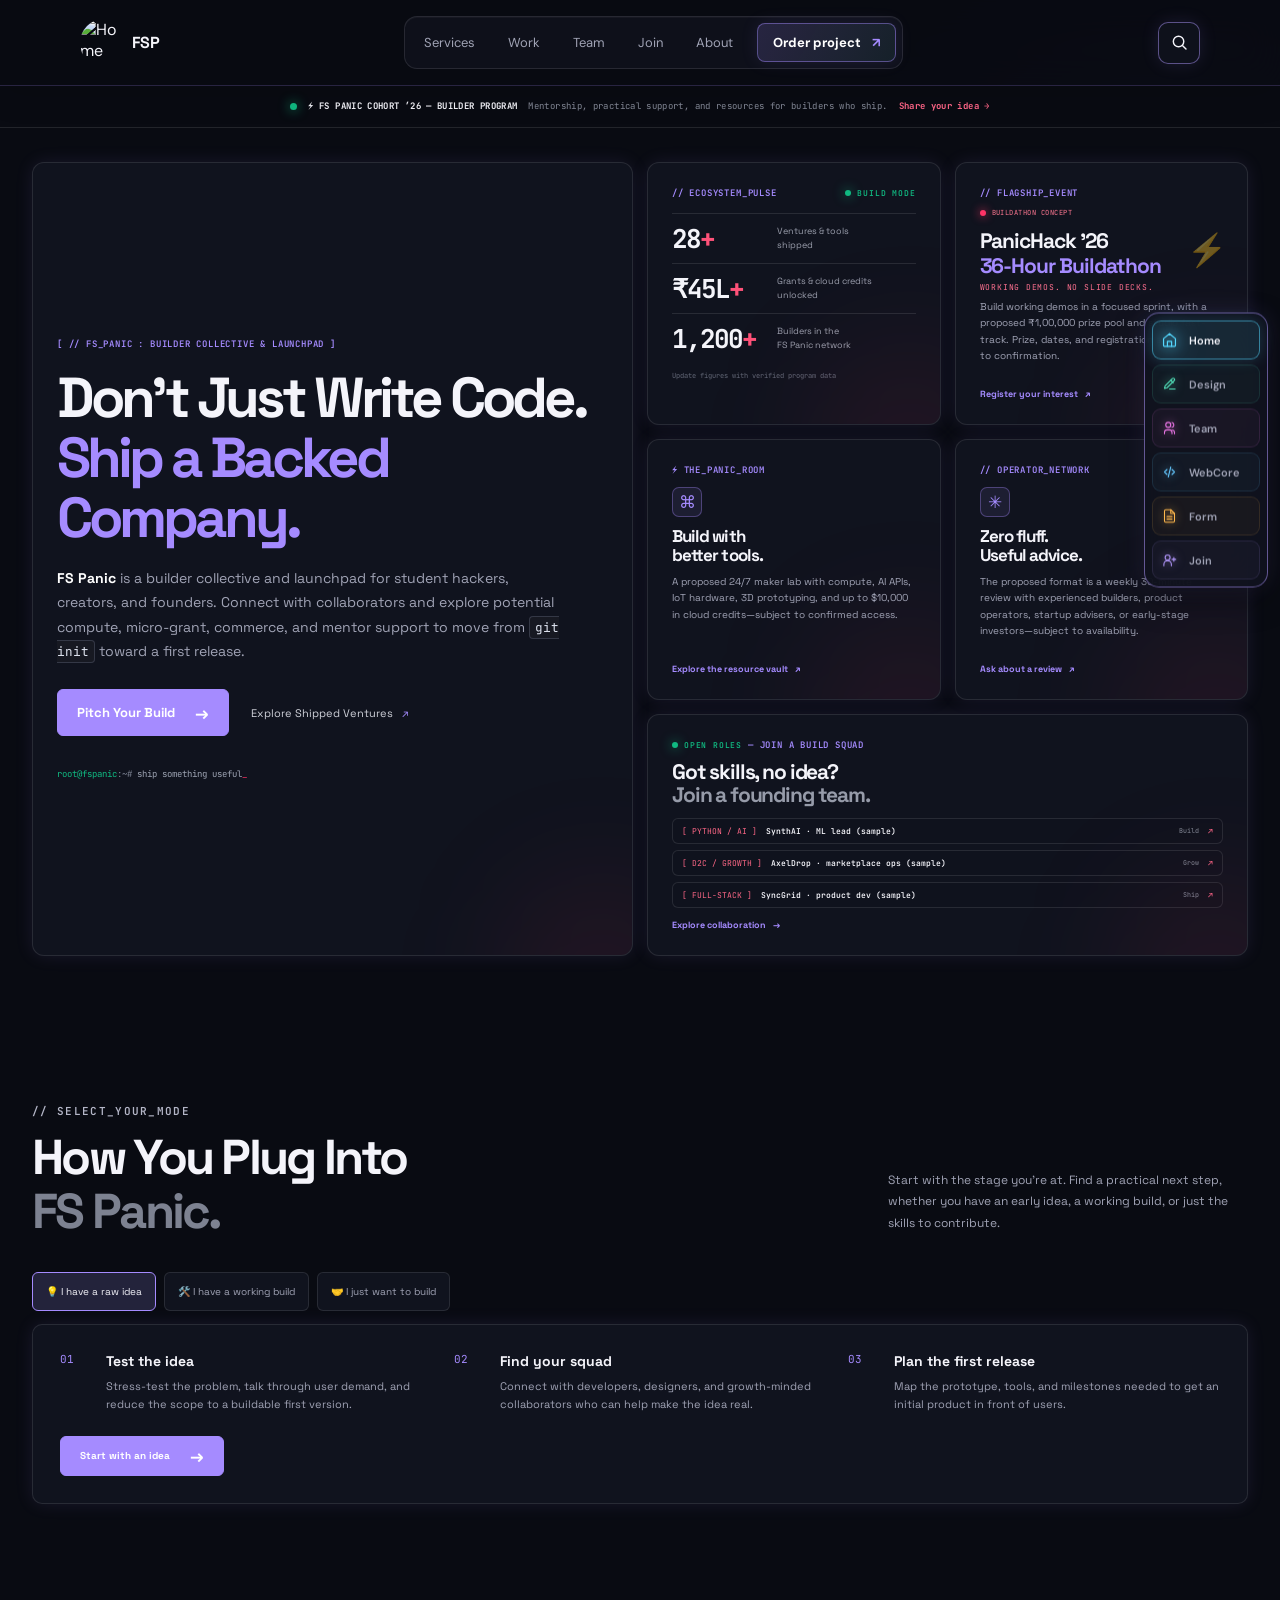
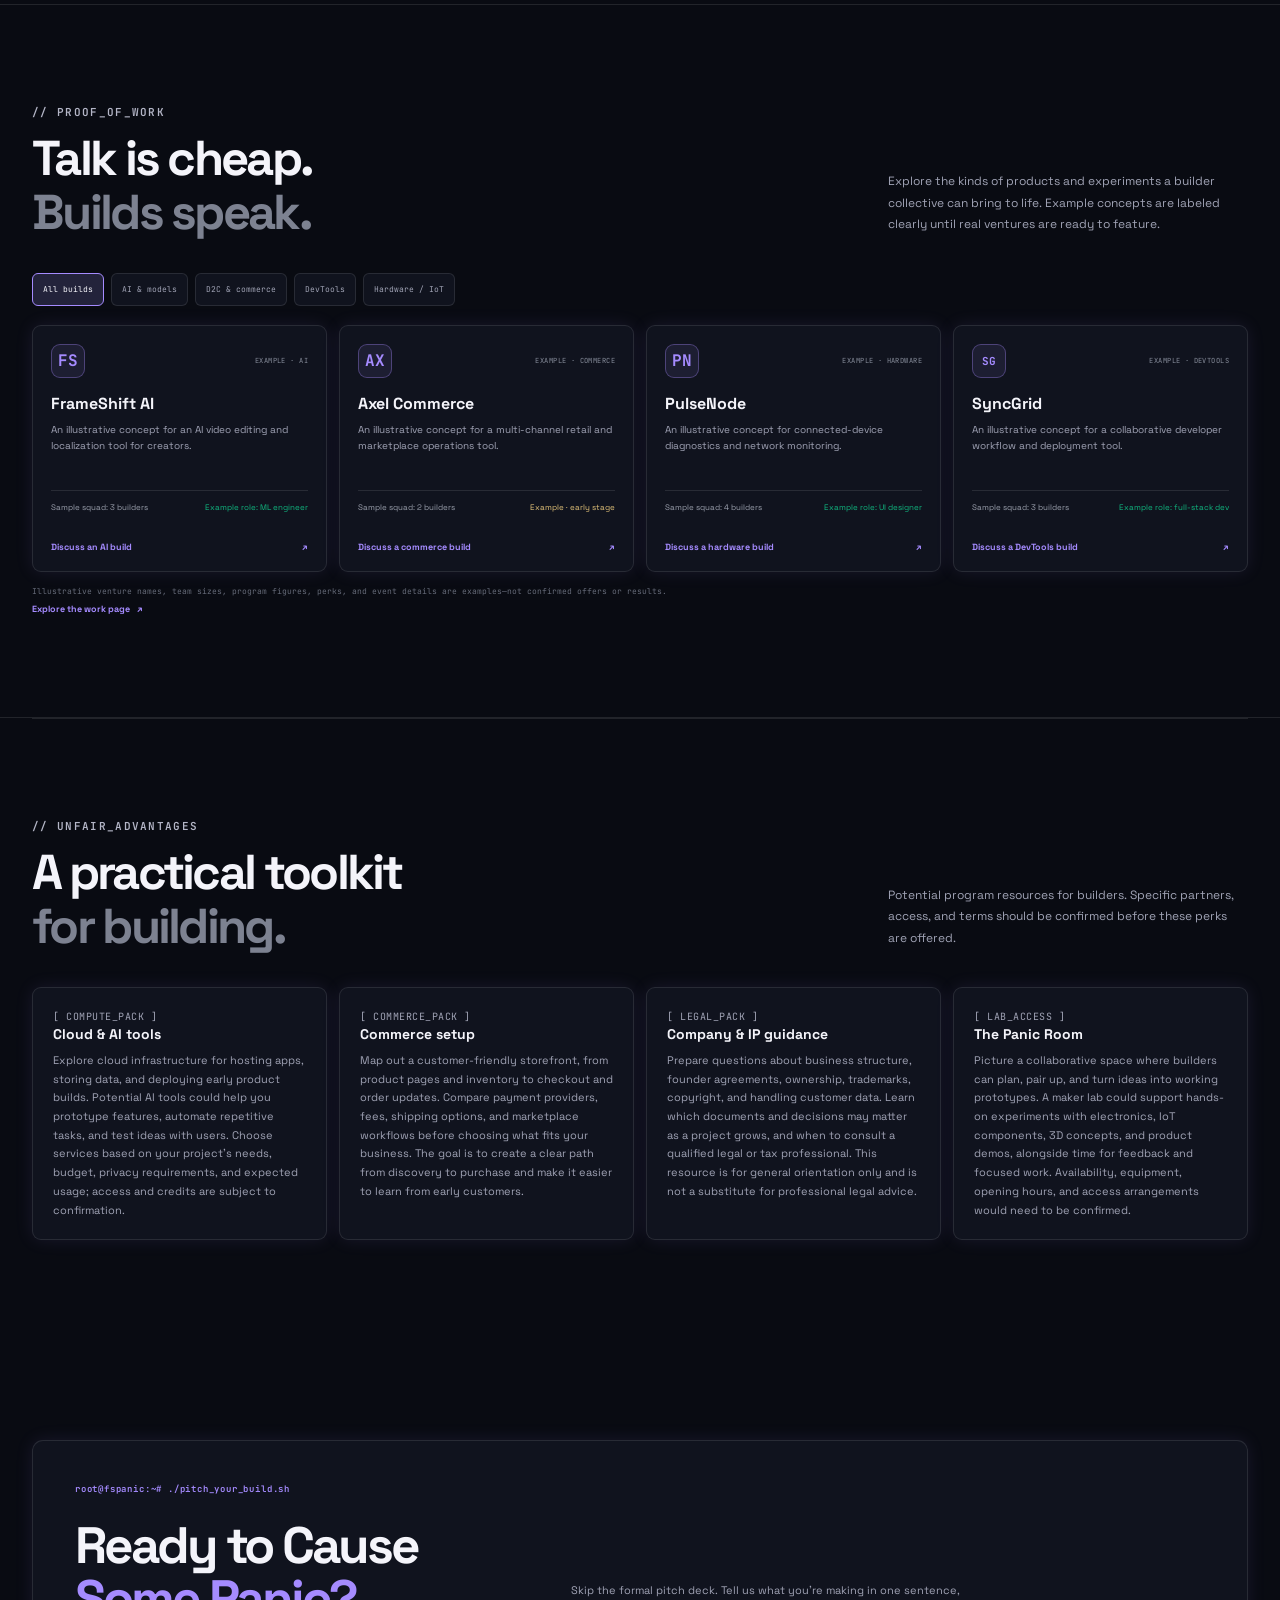
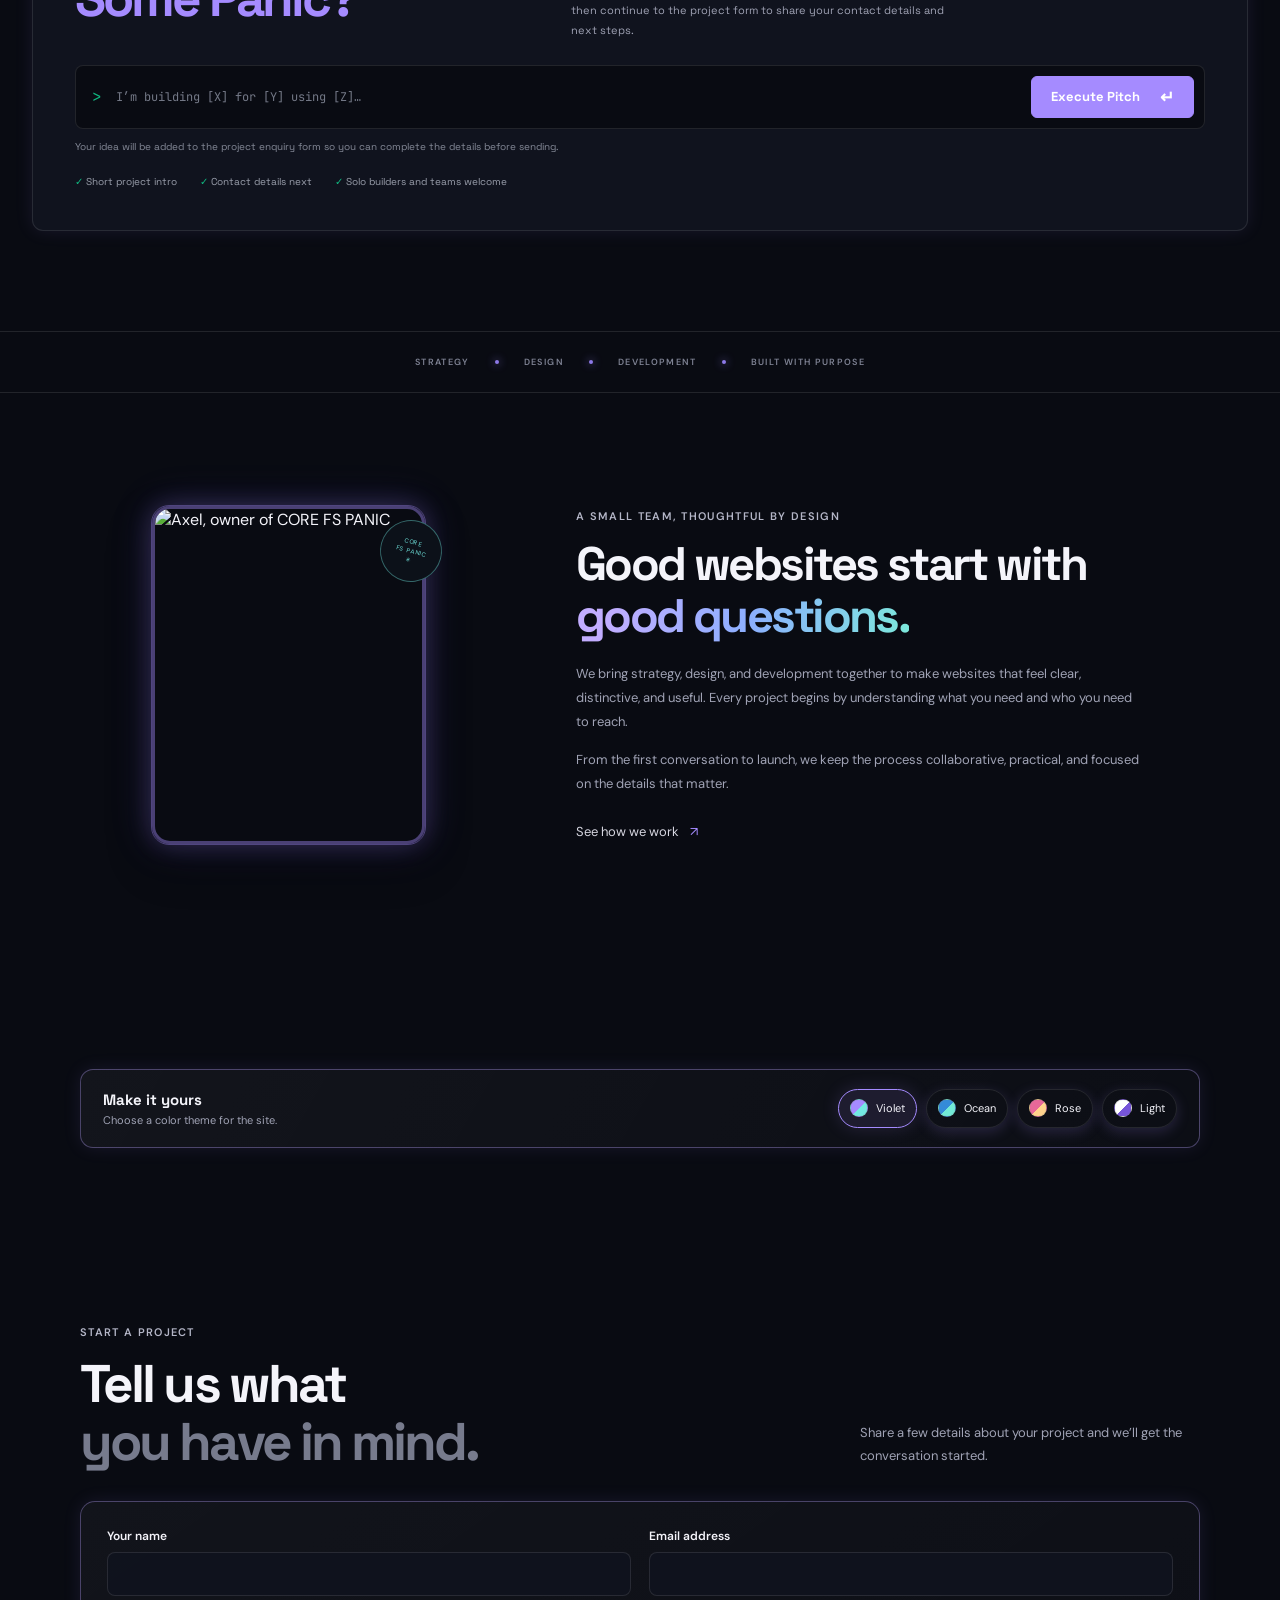
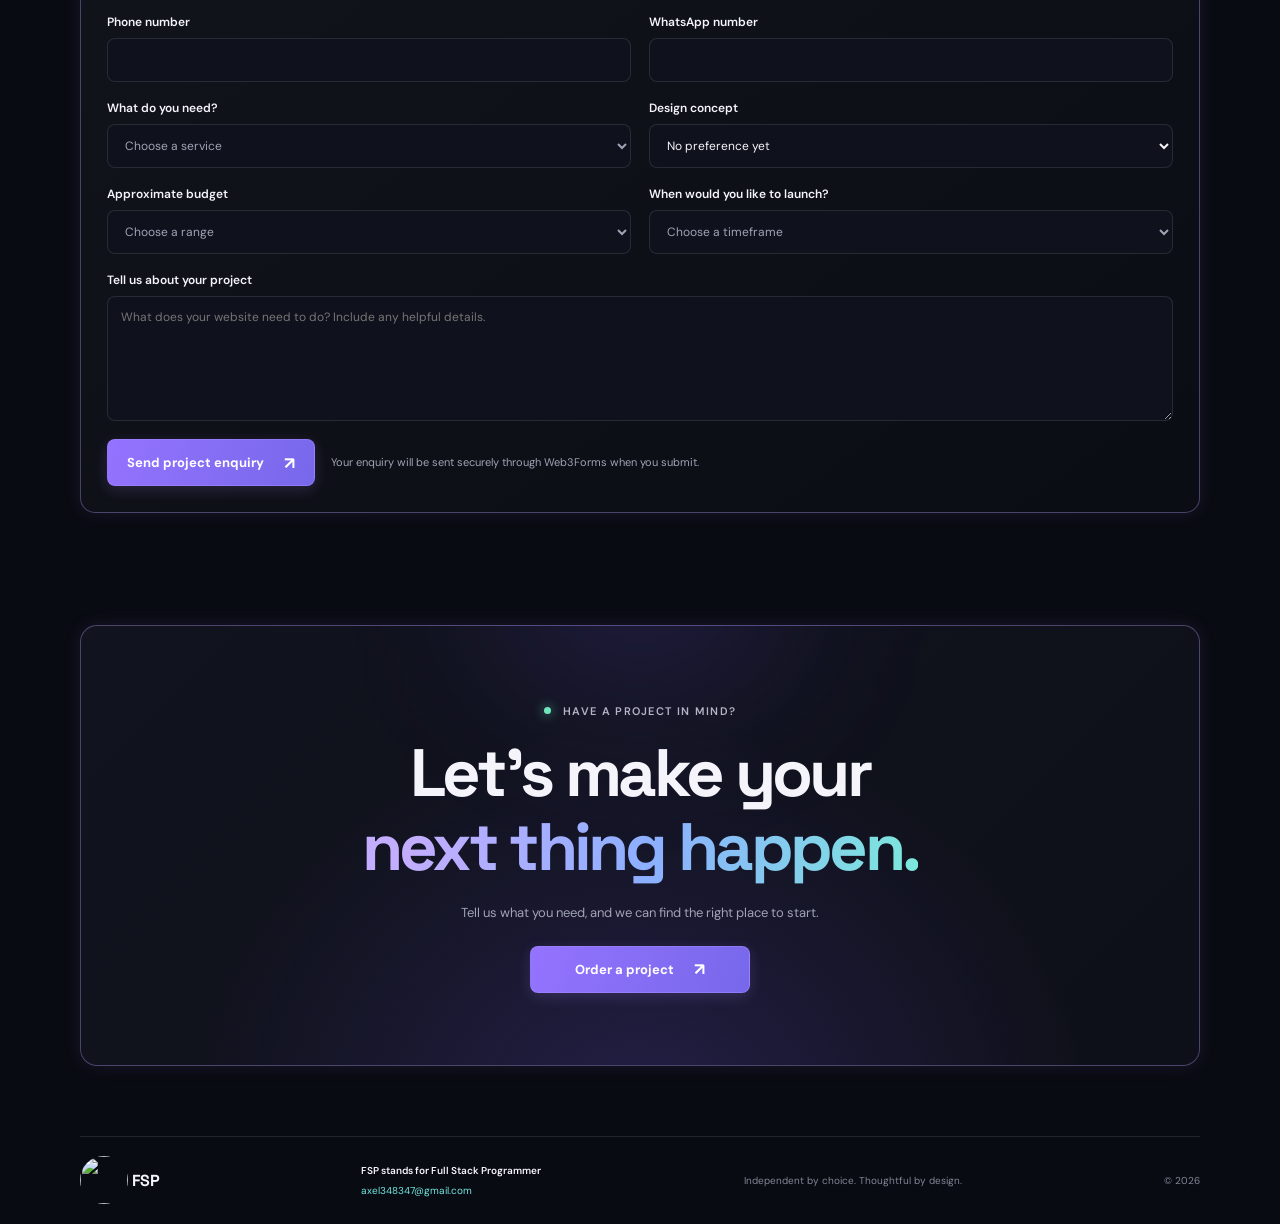
==== commit d3977ce2: "Add files via upload" ====
--- a/index.html
+++ b/index.html
@@ -5,7 +5,7 @@
     <meta name="viewport" content="width=device-width, initial-scale=1.0, viewport-fit=cover" />
     <meta name="theme-color" content="#090b12" />
     <meta name="description" content="CORE FS PANIC brings strategy, design, and development together to build thoughtful websites." />
-    <title>CFS PANIC — Thoughtful websites, built with purpose</title>
+    <title>FSP TEAM</title>
     <link rel="preconnect" href="https://fonts.googleapis.com" />
     <link rel="preconnect" href="https://fonts.gstatic.com" crossorigin />
     <link href="https://fonts.googleapis.com/css2?family=DM+Sans:wght@400;500;600;700&family=JetBrains+Mono:wght@400;500;600;700&family=Space+Grotesk:wght@400;500;600;700&display=swap" rel="stylesheet" />
@@ -17,7 +17,7 @@
       <a class="header-logo" href="#home" aria-label="Home"><img src="https://i.pinimg.com/736x/51/76/e4/5176e4032d4d30d5bdba6183592d395f.jpg" alt="Home" /></a>
       <button class="menu-toggle" type="button" aria-label="Open navigation" aria-expanded="false"><span></span><span></span></button>
       <nav class="navigation" aria-label="Main navigation">
-        <a href="services.html">Services</a><a href="work.html">Work</a><a href="#about">About</a><a class="nav-cta" href="services.html#project-enquiry">Order project <span aria-hidden="true">↗</span></a>
+        <a href="services.html">Services</a><a href="work.html">Work</a><a href="team.html">Team</a><a href="join.html">Join</a><a href="#about">About</a><a class="nav-cta" href="services.html#project-enquiry">Order project <span aria-hidden="true">↗</span></a>
       </nav>
     </header>
 
@@ -54,8 +54,8 @@
           </article>
           <article class="panic-tile squad-tile">
             <p class="mono-tag"><span class="live-label"><i></i> OPEN ROLES</span> — JOIN A BUILD SQUAD</p><h2>Got skills, no idea?<br /><span>Join a founding team.</span></h2>
-            <div class="role-list"><a href="#project-enquiry"><span>[ PYTHON / AI ]</span><b>SynthAI · ML lead (sample)</b><small>Build</small><i>↗</i></a><a href="#project-enquiry"><span>[ D2C / GROWTH ]</span><b>AxelDrop · marketplace ops (sample)</b><small>Grow</small><i>↗</i></a><a href="#project-enquiry"><span>[ FULL-STACK ]</span><b>SyncGrid · product dev (sample)</b><small>Ship</small><i>↗</i></a></div>
-            <a class="tile-link" href="#project-enquiry">Explore collaboration <span aria-hidden="true">→</span></a>
+            <div class="role-list"><a href="join.html#team-join-form"><span>[ PYTHON / AI ]</span><b>SynthAI · ML lead (sample)</b><small>Build</small><i>↗</i></a><a href="join.html#team-join-form"><span>[ D2C / GROWTH ]</span><b>AxelDrop · marketplace ops (sample)</b><small>Grow</small><i>↗</i></a><a href="join.html#team-join-form"><span>[ FULL-STACK ]</span><b>SyncGrid · product dev (sample)</b><small>Ship</small><i>↗</i></a></div>
+            <a class="tile-link" href="join.html#team-join-form">Explore collaboration <span aria-hidden="true">→</span></a>
           </article>
           <article class="panic-tile mentor-tile">
             <p class="mono-tag">// OPERATOR_NETWORK</p><div class="tile-icon mentor-icon" aria-hidden="true">✳</div><h2>Zero fluff.<br />Useful advice.</h2>
@@ -69,7 +69,7 @@
           <div class="pathway-tabs" role="tablist" aria-label="Choose your builder pathway"><button class="pathway-tab is-active" id="pathway-idea-tab" type="button" role="tab" aria-selected="true" aria-controls="pathway-idea" data-pathway="idea">💡 I have a raw idea</button><button class="pathway-tab" id="pathway-mvp-tab" type="button" role="tab" aria-selected="false" aria-controls="pathway-mvp" data-pathway="mvp" tabindex="-1">🛠️ I have a working build</button><button class="pathway-tab" id="pathway-builder-tab" type="button" role="tab" aria-selected="false" aria-controls="pathway-builder" data-pathway="builder" tabindex="-1">🤝 I just want to build</button></div>
           <div class="pathway-panel" id="pathway-idea" role="tabpanel" aria-labelledby="pathway-idea-tab" data-pathway-panel="idea"><ol><li><span>01</span><div><h3>Test the idea</h3><p>Stress-test the problem, talk through user demand, and reduce the scope to a buildable first version.</p></div></li><li><span>02</span><div><h3>Find your squad</h3><p>Connect with developers, designers, and growth-minded collaborators who can help make the idea real.</p></div></li><li><span>03</span><div><h3>Plan the first release</h3><p>Map the prototype, tools, and milestones needed to get an initial product in front of users.</p></div></li></ol><a class="button button-primary" href="#project-enquiry">Start with an idea <span aria-hidden="true">→</span></a></div>
           <div class="pathway-panel" id="pathway-mvp" role="tabpanel" aria-labelledby="pathway-mvp-tab" data-pathway-panel="mvp" hidden><ol><li><span>01</span><div><h3>Review your stack</h3><p>Identify the tools, infrastructure, and product improvements that could support your next stage.</p></div></li><li><span>02</span><div><h3>Prepare to scale</h3><p>Get practical direction on product, customer experience, and the work needed to grow sustainably.</p></div></li><li><span>03</span><div><h3>Show what works</h3><p>Share your build, learn from feedback, and prepare a clear demo for potential collaborators.</p></div></li></ol><a class="button button-primary" href="#project-enquiry">Discuss your working build <span aria-hidden="true">→</span></a></div>
-          <div class="pathway-panel" id="pathway-builder" role="tabpanel" aria-labelledby="pathway-builder-tab" data-pathway-panel="builder" hidden><ol><li><span>01</span><div><h3>Show your work</h3><p>Share a portfolio, GitHub project, design, prototype, or other proof of what you can make.</p></div></li><li><span>02</span><div><h3>Meet a team</h3><p>Find a project that needs your strengths, from engineering and design to operations and growth.</p></div></li><li><span>03</span><div><h3>Build with purpose</h3><p>Contribute to real product work and agree on the role, scope, and terms with the team.</p></div></li></ol><a class="button button-primary" href="#project-enquiry">Introduce yourself <span aria-hidden="true">→</span></a></div>
+          <div class="pathway-panel" id="pathway-builder" role="tabpanel" aria-labelledby="pathway-builder-tab" data-pathway-panel="builder" hidden><ol><li><span>01</span><div><h3>Show your work</h3><p>Share a portfolio, GitHub project, design, prototype, or other proof of what you can make.</p></div></li><li><span>02</span><div><h3>Meet a team</h3><p>Find a project that needs your strengths, from engineering and design to operations and growth.</p></div></li><li><span>03</span><div><h3>Build with purpose</h3><p>Contribute to real product work and agree on the role, scope, and terms with the team.</p></div></li></ol><a class="button button-primary" href="join.html#team-join-form">Introduce yourself <span aria-hidden="true">→</span></a></div>
         </section>
 
         <section class="panic-showcase" id="panic-showcase" aria-labelledby="panic-showcase-heading"><div class="section-wrap section-block"><div class="section-heading"><div><p class="eyebrow">// PROOF_OF_WORK</p><h2 id="panic-showcase-heading">Talk is cheap.<br /><span class="panic-muted">Builds speak.</span></h2></div><p class="section-intro">Explore the kinds of products and experiments a builder collective can bring to life. Example concepts are labeled clearly until real ventures are ready to feature.</p></div>
@@ -78,7 +78,7 @@
           <p class="showcase-note">Illustrative venture names, team sizes, program figures, perks, and event details are examples—not confirmed offers or results.</p><a class="tile-link" href="work.html">Explore the work page <span aria-hidden="true">↗</span></a>
         </div></section>
 
-        <section class="section-wrap section-block panic-vault" id="panic-vault" aria-labelledby="panic-vault-heading"><div class="section-heading"><div><p class="eyebrow">// UNFAIR_ADVANTAGES</p><h2 id="panic-vault-heading">A practical toolkit<br /><span class="panic-muted">for building.</span></h2></div><p class="section-intro">Potential program resources for builders. Specific partners, access, and terms should be confirmed before these perks are offered.</p></div><div class="vault-grid"><article class="vault-card"><p class="vault-code">[ COMPUTE_PACK ]</p><h3>Cloud &amp; AI tools</h3><p>Explore cloud infrastructure and AI tools that could help prototype and test a product.</p></article><article class="vault-card"><p class="vault-code">[ COMMERCE_PACK ]</p><h3>Commerce setup</h3><p>Plan an online storefront, payment experience, and marketplace workflow around your customers.</p></article><article class="vault-card"><p class="vault-code">[ LEGAL_PACK ]</p><h3>Company &amp; IP guidance</h3><p>Identify the right questions about company setup, intellectual property, and professional advice.</p></article><article class="vault-card"><p class="vault-code">[ LAB_ACCESS ]</p><h3>The Panic Room</h3><p>Imagine a focused maker space for collaboration, prototyping, and hands-on product work.</p></article></div></section>
+        <section class="section-wrap section-block panic-vault" id="panic-vault" aria-labelledby="panic-vault-heading"><div class="section-heading"><div><p class="eyebrow">// UNFAIR_ADVANTAGES</p><h2 id="panic-vault-heading">A practical toolkit<br /><span class="panic-muted">for building.</span></h2></div><p class="section-intro">Potential program resources for builders. Specific partners, access, and terms should be confirmed before these perks are offered.</p></div><div class="vault-grid"><article class="vault-card"><p class="vault-code">[ COMPUTE_PACK ]</p><h3>Cloud &amp; AI tools</h3><p>Explore cloud infrastructure for hosting apps, storing data, and deploying early product builds. Potential AI tools could help you prototype features, automate repetitive tasks, and test ideas with users. Choose services based on your project’s needs, budget, privacy requirements, and expected usage; access and credits are subject to confirmation.</p></article><article class="vault-card"><p class="vault-code">[ COMMERCE_PACK ]</p><h3>Commerce setup</h3><p>Map out a customer-friendly storefront, from product pages and inventory to checkout and order updates. Compare payment providers, fees, shipping options, and marketplace workflows before choosing what fits your business. The goal is to create a clear path from discovery to purchase and make it easier to learn from early customers.</p></article><article class="vault-card"><p class="vault-code">[ LEGAL_PACK ]</p><h3>Company &amp; IP guidance</h3><p>Prepare questions about business structure, founder agreements, ownership, trademarks, copyright, and handling customer data. Learn which documents and decisions may matter as a project grows, and when to consult a qualified legal or tax professional. This resource is for general orientation only and is not a substitute for professional legal advice.</p></article><article class="vault-card"><p class="vault-code">[ LAB_ACCESS ]</p><h3>The Panic Room</h3><p>Picture a collaborative space where builders can plan, pair up, and turn ideas into working prototypes. A maker lab could support hands-on experiments with electronics, IoT components, 3D concepts, and product demos, alongside time for feedback and focused work. Availability, equipment, opening hours, and access arrangements would need to be confirmed.</p></article></div></section>
 
         <section class="section-wrap section-block panic-pitch" id="quick-pitch" aria-labelledby="panic-pitch-heading"><div class="pitch-terminal"><p class="mono-tag">root@fspanic:~# ./pitch_your_build.sh</p><div class="pitch-copy"><h2 id="panic-pitch-heading">Ready to Cause<br /><span>Some Panic?</span></h2><p>Skip the formal pitch deck. Tell us what you’re making in one sentence, then continue to the project form to share your contact details and next steps.</p></div><form class="quick-pitch" id="panic-quick-pitch"><label class="visually-hidden" for="panic-pitch-summary">One-line project idea</label><span aria-hidden="true">&gt;</span><input id="panic-pitch-summary" name="pitch" type="text" maxlength="240" placeholder="I’m building [X] for [Y] using [Z]…" required /><button class="button button-primary" type="submit">Execute Pitch <span aria-hidden="true">↵</span></button></form><p class="pitch-helper" id="pitch-helper">Your idea will be added to the project enquiry form so you can complete the details before sending.</p><div class="pitch-points"><span>✓ Short project intro</span><span>✓ Contact details next</span><span>✓ Solo builders and teams welcome</span></div></div></section>
       </section>
@@ -90,40 +90,37 @@
         <div class="about-copy"><p class="eyebrow">A small team, thoughtful by design</p><h2>Good websites start with <span class="gradient-text">good questions.</span></h2><p>We bring strategy, design, and development together to make websites that feel clear, distinctive, and useful. Every project begins by understanding what you need and who you need to reach.</p><p>From the first conversation to launch, we keep the process collaborative, practical, and focused on the details that matter.</p><a class="text-link" href="services.html">See how we work <span aria-hidden="true">↗</span></a></div>
       </section>
 
-      <section class="section-wrap section-block team-section" id="team">
-        <div class="section-heading"><div><p class="eyebrow">The people behind the work</p><h2>A close-knit team.<br /><span class="muted-heading">A shared point of view.</span></h2></div><p class="section-intro">Meet the people bringing each project together, from early ideas to the finishing touches.</p></div>
-        <div class="team-grid">
-          <a class="team-card" href="president.html" aria-label="Meet Axel, the President"><img src="https://i.pinimg.com/736x/f6/c7/05/f6c705e5309f6b7023bb6e435716373a.jpg" alt="Axel, President" loading="lazy" /><div class="team-card-copy"><span class="team-role">01 / LEADERSHIP</span><h3>Axel</h3><p>President · Project vision &amp; direction</p></div></a>
-          <a class="team-card" href="vice-president.html" aria-label="Meet the Vice President"><img src="https://images.unsplash.com/photo-1534528741775-53994a69daeb?auto=format&amp;fit=crop&amp;w=600&amp;q=85" alt="Sample portrait of a woman" loading="lazy" /><div class="team-card-copy"><span class="team-role">02 / COORDINATION</span><h3>Vice President</h3><p>Planning &amp; communication</p></div></a>
-          <a class="team-card" href="designer.html" aria-label="Meet the Designer"><img src="https://images.unsplash.com/photo-1506794778202-cad84cf45f1d?auto=format&amp;fit=crop&amp;w=600&amp;q=85" alt="Sample portrait of a man" loading="lazy" /><div class="team-card-copy"><span class="team-role">03 / CREATIVE</span><h3>Designer</h3><p>Web layouts &amp; user experience</p></div></a>
-          <a class="team-card" href="tester.html" aria-label="Meet the Tester"><img src="https://images.unsplash.com/photo-1531123897727-8f129e1688ce?auto=format&amp;fit=crop&amp;w=600&amp;q=85" alt="Sample portrait of a woman" loading="lazy" /><div class="team-card-copy"><span class="team-role">04 / QUALITY</span><h3>Tester</h3><p>Usability &amp; quality checks</p></div></a>
-          <a class="team-card" href="graphics-designer.html" aria-label="Meet the Graphics Designer"><img src="https://images.unsplash.com/photo-1508214751196-bcfd4ca60f91?auto=format&amp;fit=crop&amp;w=600&amp;q=85" alt="Sample portrait of a woman" loading="lazy" /><div class="team-card-copy"><span class="team-role">05 / VISUALS</span><h3>Graphics Designer</h3><p>Visual identity &amp; graphics</p></div></a>
-        </div>
-      </section>
-
       <section class="section-wrap section-block" aria-labelledby="theme-heading">
         <div class="theme-picker"><div class="theme-picker-copy"><h3 id="theme-heading">Make it yours</h3><p>Choose a color theme for the site.</p></div><div class="theme-options" role="radiogroup" aria-label="Choose a color theme"><button class="theme-option" type="button" role="radio" aria-checked="true" data-theme-choice="violet"><span class="theme-swatch swatch-violet"></span>Violet</button><button class="theme-option" type="button" role="radio" aria-checked="false" data-theme-choice="ocean"><span class="theme-swatch swatch-ocean"></span>Ocean</button><button class="theme-option" type="button" role="radio" aria-checked="false" data-theme-choice="rose"><span class="theme-swatch swatch-rose"></span>Rose</button><button class="theme-option" type="button" role="radio" aria-checked="false" data-theme-choice="light"><span class="theme-swatch swatch-light"></span>Light</button></div></div>
       </section>
       <section class="section-wrap section-block project-enquiry" id="project-enquiry">
         <div class="section-heading"><div><p class="eyebrow">Start a project</p><h2>Tell us what<br /><span class="muted-heading">you have in mind.</span></h2></div><p class="section-intro">Share a few details about your project and we’ll get the conversation started.</p></div>
-        <form class="project-form" action="https://formsubmit.co/axel348347@gmail.com" method="POST">
+        <form class="project-form" action="https://api.web3forms.com/submit" method="POST">
+          <input type="hidden" name="access_key" value="98e942a3-015d-4ab4-a276-906a42c91f8d" />
           <input type="hidden" name="_subject" value="New website project enquiry — CORE FS PANIC" />
-          <input type="hidden" name="_template" value="table" />
           <div class="form-field"><label for="home-client-name">Your name</label><input id="home-client-name" name="name" type="text" autocomplete="name" required /></div>
-          <div class="form-field"><label for="home-client-email">Email address</label><input id="home-client-email" name="_replyto" type="email" autocomplete="email" required /></div>
+          <div class="form-field"><label for="home-client-email">Email address</label><input id="home-client-email" name="email" type="email" autocomplete="email" required /></div>
           <div class="form-field"><label for="home-client-phone">Phone number</label><input id="home-client-phone" name="phone" type="tel" autocomplete="tel" required /></div>
           <div class="form-field"><label for="home-client-whatsapp">WhatsApp number</label><input id="home-client-whatsapp" name="whatsapp" type="tel" autocomplete="tel" required /></div>
           <div class="form-field"><label for="home-project-type">What do you need?</label><select id="home-project-type" name="projectType" required><option value="">Choose a service</option><option>Website strategy</option><option>Website design</option><option>Web development</option><option>Website design and development</option><option>Website redesign</option></select></div>
           <div class="form-field"><label for="home-design-choice">Design concept</label><select id="home-design-choice" name="designChoice"><option value="No preference yet">No preference yet</option><option>Lumen Studio</option><option>Field &amp; Form</option><option>Forma Studio</option><option>Playground Club</option><option>Other / I have my own reference</option></select></div>
           <div class="form-field"><label for="home-budget">Approximate budget</label><select id="home-budget" name="budget" required><option value="">Choose a range</option><option>Under 1,000</option><option>1,000–3,000</option><option>3,000–5,000</option><option>5,000+</option><option>Not sure yet</option></select></div>
           <div class="form-field"><label for="home-timeline">When would you like to launch?</label><select id="home-timeline" name="timeline" required><option value="">Choose a timeframe</option><option>As soon as possible</option><option>Within 1–2 months</option><option>Within 3–6 months</option><option>Flexible / not sure</option></select></div>
-          <div class="form-field form-field-wide"><label for="home-project-details">Tell us about your project</label><textarea id="home-project-details" name="details" rows="5" placeholder="What does your website need to do? Include any helpful details." required></textarea></div>
-          <div class="form-submit"><button class="button button-primary" type="submit">Send project enquiry <span aria-hidden="true">↗</span></button><p class="form-note">Your enquiry will be sent securely by email. The first submission may ask you to verify your email address.</p></div>
+          <div class="form-field form-field-wide"><label for="home-project-details">Tell us about your project</label><textarea id="home-project-details" name="message" rows="5" placeholder="What does your website need to do? Include any helpful details." required></textarea></div>
+          <div class="form-submit"><button class="button button-primary" type="submit">Send project enquiry <span aria-hidden="true">↗</span></button><p class="form-note" role="status" aria-live="polite">Your enquiry will be sent securely through Web3Forms when you submit.</p></div>
         </form>
       </section>
       <section class="section-wrap contact-section"><p class="eyebrow"><span class="status-dot"></span> Have a project in mind?</p><h2>Let’s make your<br /><span class="gradient-text">next thing happen.</span></h2><p class="contact-copy">Tell us what you need, and we can find the right place to start.</p><a class="button button-primary contact-button" href="services.html#project-enquiry">Order a project <span aria-hidden="true">↗</span></a></section>
     </main>
     <footer class="site-footer"><a class="footer-logo" href="#home" aria-label="Home"><img src="https://i.pinimg.com/736x/51/76/e4/5176e4032d4d30d5bdba6183592d395f.jpg" alt="" loading="lazy" /></a><div class="footer-details"><span class="footer-full-form">FSP stands for Full Stack Programmer</span><a class="footer-email" href="mailto:axel348347@gmail.com">axel348347@gmail.com</a></div><p>Independent by choice. Thoughtful by design.</p><span>© <span id="year"></span></span></footer>
+    <!-- Add the Razorpay public key ID and secure backend endpoint URLs here; never put a Razorpay secret in browser code. -->
+    <script>
+      window.RAZORPAY_CONFIG = {
+        keyId: '',
+        createOrderUrl: '',
+        verifyPaymentUrl: ''
+      };
+    </script>
     <script src="script.js"></script>
   </body>
 </html>
--- a/styles.css
+++ b/styles.css
@@ -34,6 +34,71 @@
 .navigation .nav-cta { padding: 10px 16px; border: 1px solid rgba(165,139,255,.45); border-radius: 8px; color: white; box-shadow: 0 0 18px rgba(165,139,255,.1); }
 .nav-cta span { margin-left: 8px; color: var(--purple); }
 .menu-toggle { display: none; }
+.site-bottom-nav { display: none; }
+@media (min-width: 761px) {
+  .site-bottom-nav {
+    position: fixed;
+    z-index: 50;
+    top: 50%;
+    right: 12px;
+    width: 124px;
+    padding: 7px;
+    display: grid;
+    gap: 5px;
+    border: 1px solid color-mix(in srgb, var(--purple) 48%, var(--line));
+    border-radius: 15px;
+    background: color-mix(in srgb, var(--panel) 94%, transparent);
+    box-shadow: 0 12px 32px rgba(0,0,0,.4), 0 0 24px color-mix(in srgb, var(--purple) 14%, transparent);
+    backdrop-filter: blur(18px);
+    transform: translateY(-50%);
+  }
+  .bottom-nav-link {
+    --bottom-nav-color: var(--cyan);
+    min-height: 39px;
+    display: flex;
+    align-items: center;
+    gap: 12px;
+    padding: 7px 9px;
+    border: 1px solid color-mix(in srgb, var(--bottom-nav-color) 12%, transparent);
+    border-radius: 9px;
+    background: color-mix(in srgb, var(--bottom-nav-color) 4%, transparent);
+    color: var(--muted);
+    font-size: 11px;
+    font-weight: 600;
+    transition: color .2s ease, border-color .2s ease, background .2s ease, box-shadow .2s ease, transform .2s ease;
+  }
+  .bottom-nav-link:nth-child(1) { --bottom-nav-color: #55d8ff; }
+  .bottom-nav-link:nth-child(2) { --bottom-nav-color: #54e5bd; }
+  .bottom-nav-link:nth-child(3) { --bottom-nav-color: #ed78e8; }
+  .bottom-nav-link:nth-child(4) { --bottom-nav-color: #65c9ff; }
+  .bottom-nav-link:nth-child(5) { --bottom-nav-color: #ffb84d; }
+  .bottom-nav-link:nth-child(6) { --bottom-nav-color: #b69aff; }
+  .bottom-nav-link svg {
+    width: 18px;
+    height: 18px;
+    flex: 0 0 18px;
+    fill: none;
+    stroke: var(--bottom-nav-color);
+    stroke-width: 1.7;
+    stroke-linecap: round;
+    stroke-linejoin: round;
+    filter: drop-shadow(0 0 5px color-mix(in srgb, var(--bottom-nav-color) 58%, transparent));
+    transition: filter .2s ease, transform .2s ease;
+  }
+  .bottom-nav-link:hover,
+  .bottom-nav-link.is-active {
+    border-color: color-mix(in srgb, var(--bottom-nav-color) 52%, transparent);
+    background: color-mix(in srgb, var(--bottom-nav-color) 11%, transparent);
+    color: var(--text);
+    box-shadow: 0 0 15px color-mix(in srgb, var(--bottom-nav-color) 19%, transparent);
+  }
+  .bottom-nav-link:hover svg,
+  .bottom-nav-link.is-active svg {
+    filter: drop-shadow(0 0 6px var(--bottom-nav-color)) drop-shadow(0 0 12px color-mix(in srgb, var(--bottom-nav-color) 65%, transparent));
+    transform: scale(1.12);
+  }
+  .bottom-nav-link:focus-visible { outline: 2px solid var(--bottom-nav-color); outline-offset: 2px; }
+}
 .section-wrap { width: min(1120px, calc(100% - 64px)); margin-inline: auto; }
 .hero { min-height: 594px; display: grid; grid-template-columns: 1.1fr .9fr; align-items: center; gap: 20px; padding-top: 28px; padding-bottom: 45px; }
 .eyebrow { margin: 0 0 22px; color: #b4b6c7; font-size: 11px; font-weight: 600; letter-spacing: .12em; text-transform: uppercase; }
@@ -144,6 +209,69 @@
   .navigation.is-open { display: flex; flex-direction: column; }
   .navigation a { padding: 13px 4px; }
   .navigation .nav-cta { margin: 5px 0 8px; padding: 11px 13px; }
+  .site-bottom-nav {
+    position: fixed;
+    z-index: 50;
+    right: 0;
+    bottom: calc(10px + env(safe-area-inset-bottom));
+    left: 0;
+    width: min(650px, calc(100% - 24px));
+    min-height: 64px;
+    margin-inline: auto;
+    padding: 5px;
+    display: grid;
+    grid-template-columns: repeat(6, minmax(0, 1fr));
+    align-items: stretch;
+    gap: 3px;
+    border: 1px solid color-mix(in srgb, var(--cyan) 38%, var(--purple));
+    border-radius: 15px;
+    background: color-mix(in srgb, var(--panel) 92%, transparent);
+    box-shadow: 0 10px 30px rgba(0,0,0,.38), inset 0 1px rgba(255,255,255,.06), 0 0 18px color-mix(in srgb, var(--purple) 12%, transparent);
+    backdrop-filter: blur(18px);
+  }
+  .bottom-nav-link {
+    min-width: 0;
+    display: flex;
+    flex-direction: column;
+    align-items: center;
+    justify-content: center;
+    gap: 3px;
+    padding: 5px 2px;
+    border: 1px solid transparent;
+    border-radius: 10px;
+    color: var(--muted);
+    font-size: 9px;
+    font-weight: 600;
+    line-height: 1;
+    white-space: nowrap;
+    transition: color .2s ease, border-color .2s ease, background .2s ease, box-shadow .2s ease;
+  }
+  .bottom-nav-link svg {
+    width: 18px;
+    height: 18px;
+    fill: none;
+    stroke: var(--purple);
+    stroke-width: 1.7;
+    stroke-linecap: round;
+    stroke-linejoin: round;
+    filter: drop-shadow(0 0 4px color-mix(in srgb, var(--purple) 45%, transparent));
+    transition: color .2s ease, filter .2s ease, transform .2s ease;
+  }
+  .bottom-nav-link:hover,
+  .bottom-nav-link.is-active {
+    border-color: color-mix(in srgb, var(--cyan) 58%, transparent);
+    background: color-mix(in srgb, var(--cyan) 9%, transparent);
+    color: var(--cyan);
+    box-shadow: 0 0 16px color-mix(in srgb, var(--cyan) 12%, transparent);
+  }
+  .bottom-nav-link:hover svg,
+  .bottom-nav-link.is-active svg {
+    stroke: var(--cyan);
+    filter: drop-shadow(0 0 5px var(--cyan)) drop-shadow(0 0 10px color-mix(in srgb, var(--cyan) 65%, transparent));
+    transform: scale(1.12);
+  }
+  .bottom-nav-link:focus-visible { outline: 2px solid var(--cyan); outline-offset: 2px; }
+  body { padding-bottom: calc(80px + env(safe-area-inset-bottom)); }
   .hero { min-height: initial; grid-template-columns: 1fr; gap: 4px; padding-top: 75px; padding-bottom: 25px; }
   .hero-copy { position: relative; z-index: 1; }
   .hero-art { height: 330px; margin-top: -3px; }
@@ -213,6 +341,17 @@
 .team-card:focus-visible { outline: 2px solid var(--cyan); outline-offset: 4px; }
 .team-card img { display: block; width: 100%; aspect-ratio: 4 / 5; border: 2px solid rgba(165,139,255,.32); border-radius: 9px; object-fit: cover; object-position: center 35%; filter: saturate(.82); box-shadow: 0 0 18px rgba(165,139,255,.14); }
 .team-card-copy { padding: 15px 14px 17px; }
+.team-openings { margin-top: 0; border-top: 1px solid var(--line); }
+.team-openings-heading { margin-bottom: 24px; }
+.team-openings-heading .eyebrow { margin-bottom: 10px; color: var(--cyan); }
+.team-openings-heading h2 { font-size: clamp(30px, 4vw, 42px); }
+.team-openings-heading .section-intro { max-width: 520px; margin-top: 12px; }
+.team-opportunity-card { padding: 16px; }
+.team-opportunity-icon { min-height: 130px; display: grid; place-items: center; border: 1px solid color-mix(in srgb, var(--purple) 30%, var(--line)); border-radius: 9px; background: radial-gradient(circle at center, color-mix(in srgb, var(--purple) 20%, transparent), color-mix(in srgb, var(--panel) 84%, transparent)); color: var(--cyan); font-family: var(--font-display); font-size: 46px; }
+.team-opportunity-card .team-card-copy { padding: 15px 0 0; }
+.team-opportunity-card h3 { font-size: 15px; }
+.team-opportunity-card p { display: grid; gap: 11px; }
+.team-apply-link { color: var(--cyan); font-size: 10px; font-weight: 700; }
 .team-role { color: var(--purple); font-size: 8px; font-weight: 700; letter-spacing: .13em; }
 .team-card h3 { margin: 9px 0 5px; font-size: 16px; }
 .team-card p { margin: 0; color: var(--muted); font-size: 10px; line-height: 1.6; }
@@ -295,7 +434,7 @@
 .theme-picker-floating .theme-picker-copy p { font-size: 10px; }
 .theme-picker-floating .theme-options { justify-content: flex-start; gap: 6px; }
 .theme-picker-floating .theme-option { min-height: 34px; padding: 5px 8px; font-size: 10px; }
-@media (max-width: 760px) { .theme-picker-floating { right: 12px; bottom: 12px; width: min(340px, calc(100vw - 24px)); padding: 11px; } }
+@media (max-width: 760px) { .theme-picker-floating { right: 12px; bottom: calc(86px + env(safe-area-inset-bottom)); width: min(340px, calc(100vw - 24px)); padding: 11px; } }
 
 .atelier-visual { display: flex; align-items: center; justify-content: center; background: radial-gradient(ellipse at 50% 75%, #ead2b1, #c6a888 55%, #806c5f); color: #352a25; }
 .atelier-kicker, .atelier-edition { position: absolute; z-index: 2; font-size: 8px; font-weight: 700; letter-spacing: .17em; }
@@ -327,6 +466,51 @@
   .play-circle::after { width: 105px; height: 105px; }
   .play-sticker { right: 16px; }
   .play-title { font-size: 37px; }
+}
+
+/* Website links on the WebCore page */
+.member-websites { margin: 0 0 70px; }
+.member-websites-heading { margin-bottom: 24px; }
+.member-websites-heading .eyebrow { margin-bottom: 10px; color: var(--cyan); }
+.member-websites-heading h2 { font-size: clamp(30px, 4vw, 42px); }
+.member-website-grid { display: grid; grid-template-columns: repeat(2, minmax(0, 1fr)); gap: 18px; }
+.member-website-card {
+  display: block;
+  min-width: 0;
+  padding: clamp(24px, 5vw, 42px);
+  border: 1px solid color-mix(in srgb, var(--purple) 42%, var(--line));
+  border-radius: 15px;
+  background: radial-gradient(ellipse at 90% 0, color-mix(in srgb, var(--purple) 15%, transparent), transparent 55%), linear-gradient(145deg, var(--panel), color-mix(in srgb, var(--bg) 88%, var(--panel)));
+  color: var(--text);
+  box-shadow: 0 12px 38px color-mix(in srgb, var(--purple) 12%, transparent);
+  transition: transform .25s ease, border-color .25s ease, box-shadow .25s ease;
+}
+.member-website-card:hover {
+  transform: translateY(-4px);
+  border-color: var(--cyan);
+  box-shadow: 0 15px 42px color-mix(in srgb, var(--purple) 22%, transparent);
+}
+.member-website-card:focus-visible { outline: 2px solid var(--cyan); outline-offset: 4px; }
+@media (max-width: 600px) { .member-website-grid { grid-template-columns: 1fr; } }
+.member-website-card .eyebrow { margin-bottom: 12px; color: var(--cyan); }
+ .member-website-card h3 { margin: 0 0 12px; font-size: clamp(28px, 4vw, 38px); }
+.member-website-card p { max-width: 600px; margin: 0 0 22px; color: var(--muted); font-size: 13px; line-height: 1.8; }
+.member-website-button {
+  display: inline-flex;
+  align-items: center;
+  gap: 12px;
+  min-height: 42px;
+  padding: 0 16px;
+  border: 1px solid color-mix(in srgb, var(--purple) 55%, transparent);
+  border-radius: 8px;
+  background: color-mix(in srgb, var(--purple) 15%, transparent);
+  color: var(--text);
+  font-size: 12px;
+  font-weight: 700;
+}
+.member-website-button span { color: var(--cyan); }
+@media (prefers-reduced-motion: reduce) {
+  .member-website-card { transition-duration: .01ms; }
 }
 
 /* Service detail pages */
@@ -587,20 +771,6 @@
   .site-header { transition-duration: .01ms; }
 }
 
-.site-header::after {
-  position: absolute;
-  z-index: 2;
-  right: 0;
-  bottom: -1px;
-  left: 0;
-  height: 2px;
-  width: var(--scroll-progress, 0%);
-  background: linear-gradient(90deg, var(--purple), var(--cyan));
-  box-shadow: 0 0 8px var(--purple), 0 0 16px color-mix(in srgb, var(--cyan) 70%, transparent);
-  content: '';
-  pointer-events: none;
-}
-
 /* Homepage destinations now live on their own pages. */
 .home-page #services,
 .home-page #work { display: none; }
@@ -637,6 +807,14 @@
 .form-field select:invalid { color: var(--muted); }
 .form-field option { background: var(--panel); color: var(--text); }
 .form-field-wide, .form-submit { grid-column: 1 / -1; }
+.skill-fieldset { min-width: 0; margin: 0; padding: 0; border: 0; }
+.skill-fieldset legend { margin-bottom: 10px; color: var(--text); font-size: 12px; font-weight: 600; }
+.skill-fieldset legend span { color: var(--muted); font-size: 11px; font-weight: 400; }
+.skill-options { display: grid; grid-template-columns: repeat(2, minmax(0, 1fr)); gap: 9px; }
+.custom-skill-list { display: grid; gap: 10px; }
+.add-skill-button { justify-self: start; cursor: pointer; }
+.form-field .skill-options label { display: flex; align-items: center; gap: 9px; min-height: 42px; padding: 9px 11px; border: 1px solid var(--line); border-radius: 8px; background: color-mix(in srgb, var(--panel) 75%, transparent); color: var(--muted); font-size: 11px; font-weight: 500; cursor: pointer; }
+.form-field .skill-options input[type="checkbox"] { width: 16px; min-height: 16px; flex: 0 0 16px; margin: 0; accent-color: var(--purple); }
 .form-submit { display: flex; align-items: center; flex-wrap: wrap; gap: 16px; }
 .form-submit .button { cursor: pointer; }
 .form-note { margin: 0; color: var(--muted); font-size: 11px; line-height: 1.6; }
@@ -654,7 +832,10 @@
 @media (max-width: 600px) {
   .project-form { grid-template-columns: 1fr; gap: 15px; padding: 19px; }
   .form-field-wide, .form-submit { grid-column: auto; }
-  .form-submit { align-items: flex-start; flex-direction: column; }
+  .form-field input, .form-field select, .form-field textarea { min-height: 48px; font-size: 16px; }
+  .form-field textarea { min-height: 140px; }
+  .form-submit { align-items: stretch; flex-direction: column; }
+  .form-submit .button { width: 100%; min-height: 50px; }
 }
 
 /* FS // PANIC homepage */
@@ -1627,31 +1808,6 @@
 }
 
 /* Footer identity and contact details */
-.site-footer .footer-social-links {
-  display: flex;
-  align-items: center;
-  gap: 9px;
-}
-.site-footer .footer-social-links a {
-  width: 36px;
-  height: 36px;
-  display: grid;
-  place-items: center;
-  border: 1px solid var(--line);
-  border-radius: 9px;
-  background: color-mix(in srgb, var(--panel) 80%, transparent);
-  color: var(--muted);
-  transition: color .2s ease, border-color .2s ease, background .2s ease, transform .2s ease;
-}
-.site-footer .footer-social-links a:hover,
-.site-footer .footer-social-links a:focus-visible {
-  transform: translateY(-2px);
-  border-color: var(--cyan);
-  background: color-mix(in srgb, var(--cyan) 9%, var(--panel));
-  color: var(--cyan);
-}
-.site-footer .footer-social-links a:focus-visible { outline: 2px solid var(--cyan); outline-offset: 3px; }
-.site-footer .footer-social-links svg { width: 18px; height: 18px; fill: none; stroke: currentColor; stroke-width: 1.7; stroke-linecap: round; stroke-linejoin: round; }
 .site-footer .footer-details {
   display: grid;
   gap: 5px;
@@ -1672,7 +1828,6 @@
     row-gap: 12px;
   }
   .site-footer .footer-details { grid-column: 2; }
-  .site-footer .footer-social-links { grid-column: 3; grid-row: 2; }
   .site-footer > p { order: initial; width: auto; grid-column: 1 / -1; }
   .site-footer > span { grid-column: 3; grid-row: 1; }
 }
@@ -1846,36 +2001,125 @@
 }
 body {
   min-width: 0;
-  touch-action: pan-y pinch-zoom;
-}
-
-/* Trim excess vertical space in the shared header. */
-.site-header,
-.site-header.is-scrolled {
-  height: 68px;
-}
-.site-header > .header-logo,
-.site-header .header-team-brand {
-  height: 40px;
-}
-.site-header > .header-logo img,
-.site-header .header-team-brand::before {
-  width: 40px;
-  height: 40px;
-  flex-basis: 40px;
-}
-.site-header.is-scrolled::before {
-  inset: 8px 0;
-}
+  touch-action: pan-y;
+}
+
+/* Keep flexible content inside narrow phone viewports without restricting zoom. */
 @media (max-width: 760px) {
   .site-header,
-  .site-header.is-scrolled {
-    height: 60px;
-  }
-  .site-header.is-scrolled::before {
-    inset: 6px 0;
-  }
+  .site-header > *,
+  .site-footer > *,
+  main,
+  main > *,
+  .section-wrap,
+  .section-wrap > *,
+  .section-wrap > * > * {
+    min-width: 0;
+    max-width: 100%;
+  }
+
   .site-header .navigation {
-    top: 56px;
-  }
-}
+    width: auto;
+    max-width: calc(100vw - 40px);
+  }
+
+  .panic-home .panic-hero,
+  .panic-home .section-block,
+  .project-grid,
+  .service-grid,
+  .template-grid,
+  .team-grid,
+  .venture-grid,
+  .vault-grid,
+  .sdlc-grid {
+    width: 100%;
+  }
+
+  .project-form,
+  .panic-home .quick-pitch,
+  .panic-home .panic-form,
+  .theme-picker-floating,
+  .site-search-dialog {
+    max-width: calc(100vw - 24px);
+  }
+
+  .site-footer .footer-details,
+  .site-footer .footer-details a,
+  .site-footer > p {
+    min-width: 0;
+    overflow-wrap: anywhere;
+  }
+}
+
+@media (max-width: 360px) {
+  .site-header { gap: 6px; }
+  .site-header .site-search-toggle { margin-right: 4px; }
+  .site-footer { column-gap: 8px; }
+  .panic-home .panic-tile { padding: 16px; }
+  .panic-home .metric-row { grid-template-columns: minmax(82px, .7fr) minmax(0, 1fr); }
+  .panic-home .pitch-terminal-bar { flex-wrap: wrap; }
+}
+
+/* Give each bottom navigation icon its own color and selected glow. */
+/* Slightly smaller icons keep the bottom navigation compact. */
+.bottom-nav-link svg {
+  width: 15px;
+  height: 15px;
+  flex-basis: 15px;
+}
+
+@media (max-width: 760px) {
+  .bottom-nav-link:nth-child(1) { --nav-icon-color: #62d8ff; }
+  .bottom-nav-link:nth-child(2) { --nav-icon-color: #b69aff; }
+  .bottom-nav-link:nth-child(3) { --nav-icon-color: #62e6ad; }
+  .bottom-nav-link:nth-child(4) { --nav-icon-color: #ffb45e; }
+  .bottom-nav-link:nth-child(5) { --nav-icon-color: #ff789e; }
+  .bottom-nav-link:nth-child(6) { --nav-icon-color: #f2df69; }
+
+  .bottom-nav-link svg {
+    stroke: var(--nav-icon-color);
+    filter: drop-shadow(0 0 4px color-mix(in srgb, var(--nav-icon-color) 55%, transparent));
+  }
+  .bottom-nav-link:hover,
+  .bottom-nav-link.is-active {
+    border-color: color-mix(in srgb, var(--nav-icon-color) 65%, transparent);
+    background: color-mix(in srgb, var(--nav-icon-color) 10%, transparent);
+    color: var(--nav-icon-color);
+    box-shadow: 0 0 16px color-mix(in srgb, var(--nav-icon-color) 15%, transparent);
+  }
+  .bottom-nav-link:hover svg,
+  .bottom-nav-link.is-active svg {
+    stroke: var(--nav-icon-color);
+    filter: drop-shadow(0 0 6px var(--nav-icon-color)) drop-shadow(0 0 12px color-mix(in srgb, var(--nav-icon-color) 68%, transparent));
+    transform: scale(1.14);
+  }
+}
+
+/* Separate optional Razorpay payment on the Join section. */
+.join-payment {
+  display: grid;
+  grid-template-columns: minmax(0, 1fr) auto;
+  align-items: center;
+  gap: 16px 24px;
+  margin: 0 0 22px;
+  padding: 22px 24px;
+  border: 1px solid color-mix(in srgb, var(--purple) 34%, var(--line));
+  border-radius: 13px;
+  background: linear-gradient(125deg, color-mix(in srgb, var(--purple) 8%, var(--panel)), var(--panel));
+}
+.join-payment-copy .eyebrow { margin-bottom: 8px; color: var(--cyan); }
+.join-payment-copy h3 { margin: 0 0 7px; font-size: 18px; }
+.join-payment-copy > p:last-child { max-width: 520px; margin: 0; color: var(--muted); font-size: 12px; line-height: 1.7; }
+.join-payment-action { display: flex; align-items: center; gap: 18px; }
+.join-payment-amount { display: grid; gap: 3px; margin: 0; white-space: nowrap; }
+.join-payment-amount strong { color: var(--text); font-family: var(--font-display); font-size: 27px; letter-spacing: -.05em; }
+.join-payment-amount span { color: var(--muted); font-size: 9px; }
+.join-payment-action .button { white-space: nowrap; cursor: pointer; }
+.join-payment-status { grid-column: 1 / -1; margin: 0; padding-top: 11px; border-top: 1px solid var(--line); color: var(--muted); font-size: 10px; line-height: 1.6; }
+.join-payment-action button:disabled { cursor: wait; opacity: .72; }
+body[data-theme="light"] .join-payment { background: linear-gradient(125deg, #fff, #f8f7fb); }
+@media (max-width: 600px) {
+  .join-payment { grid-template-columns: 1fr; padding: 19px; }
+  .join-payment-action { align-items: flex-start; flex-direction: column; gap: 12px; }
+  .join-payment-action .button { width: 100%; }
+}
